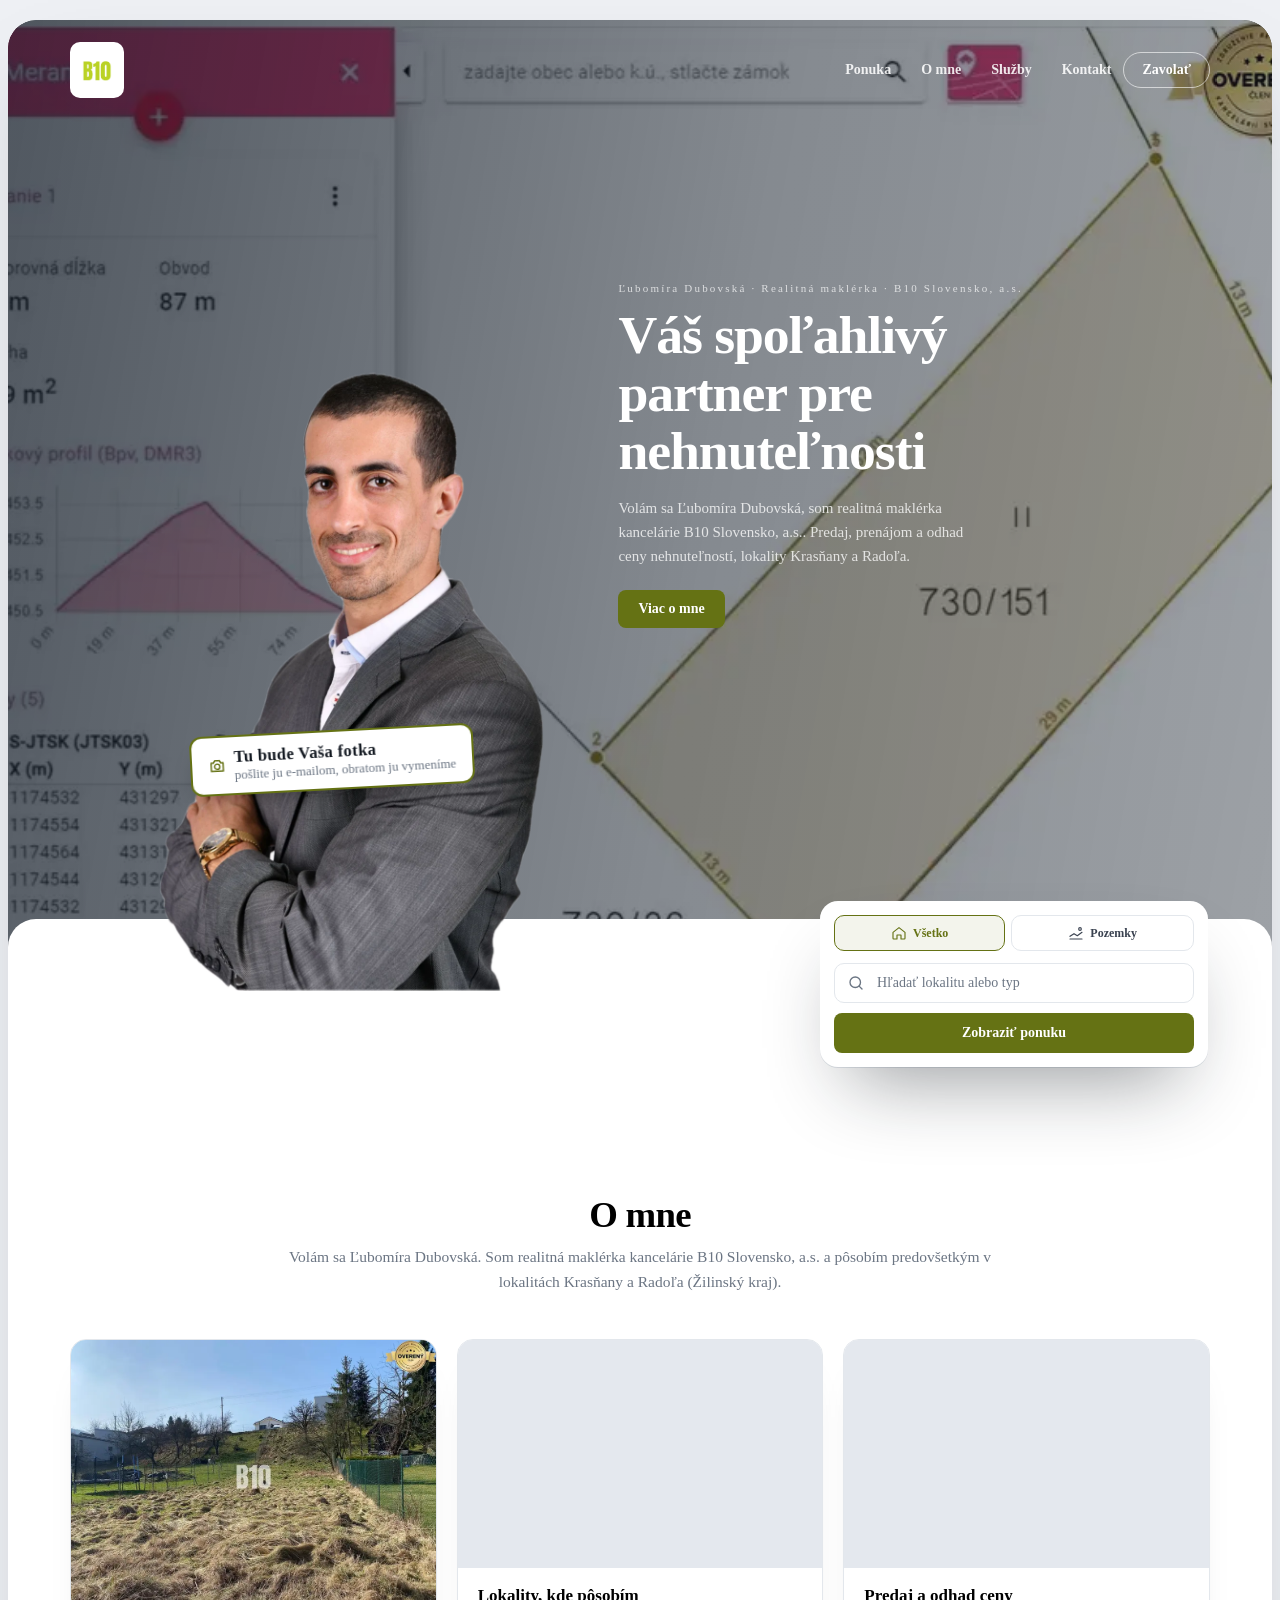
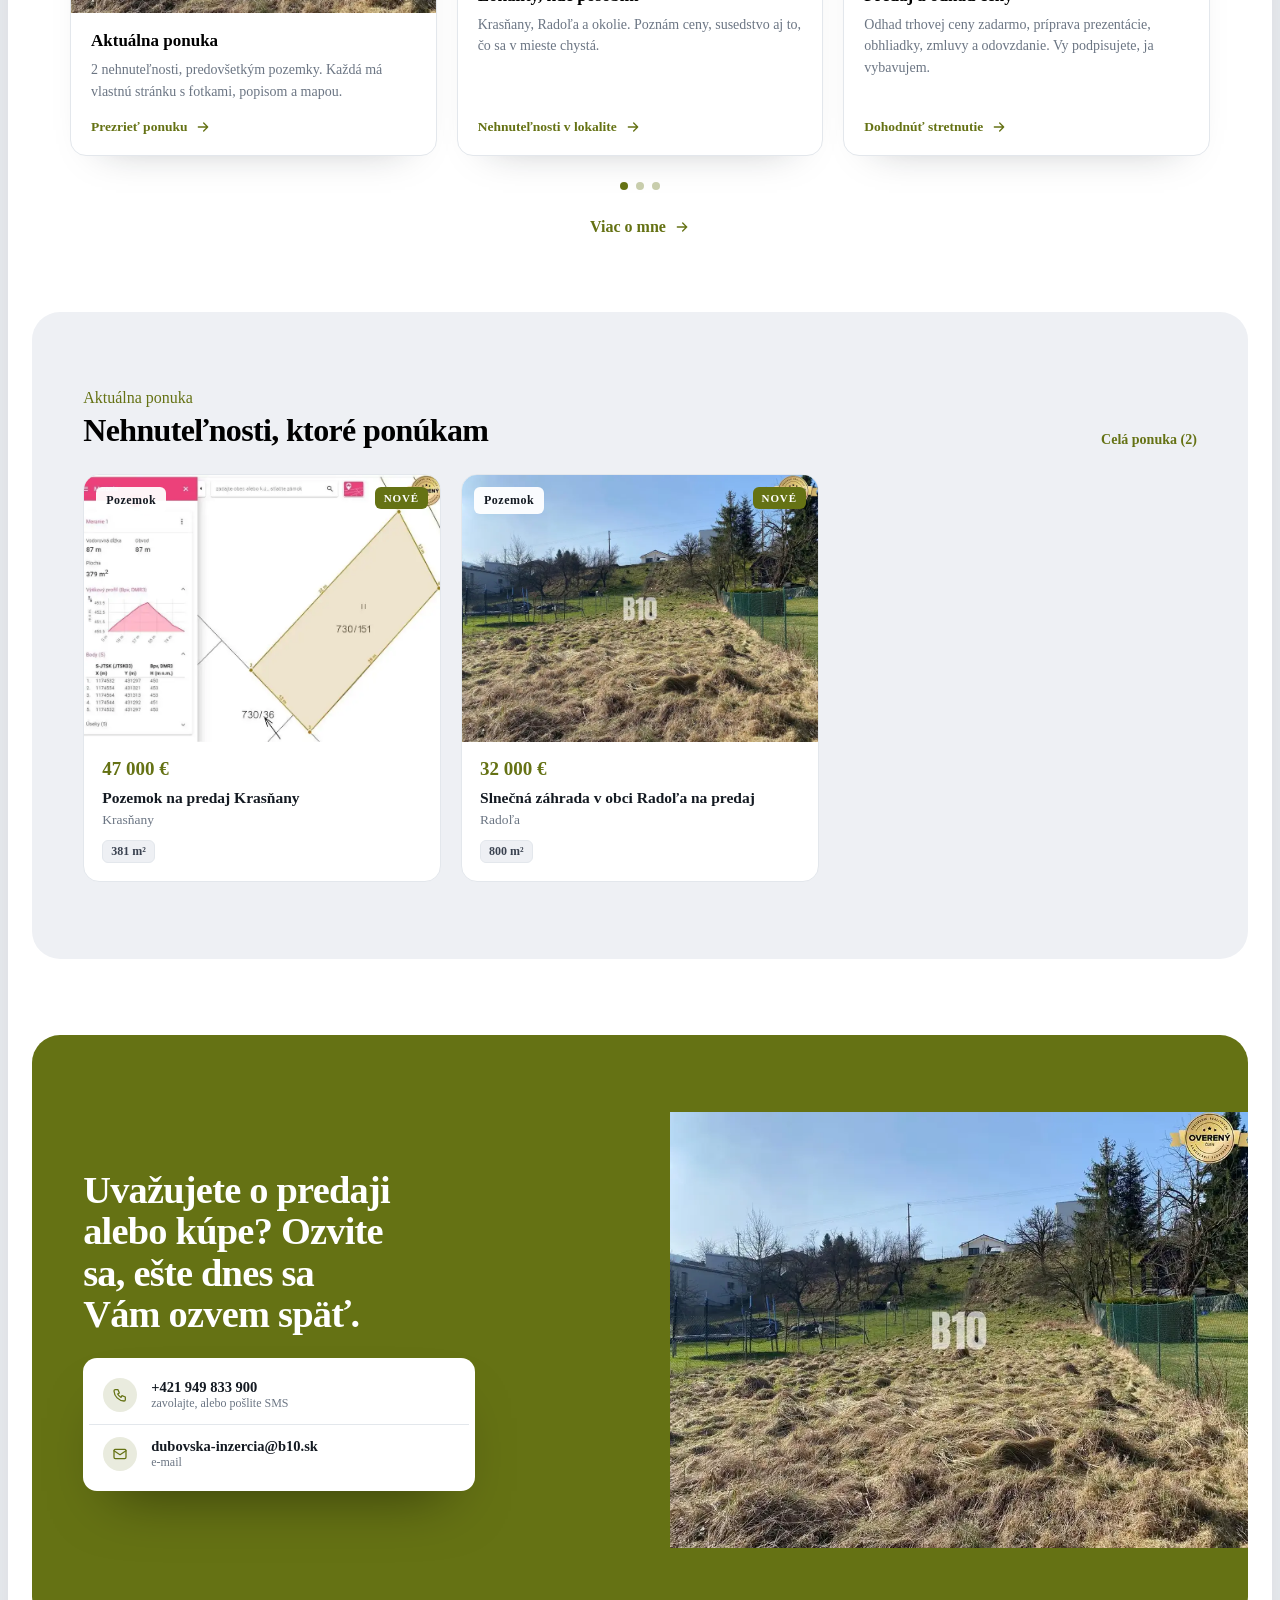
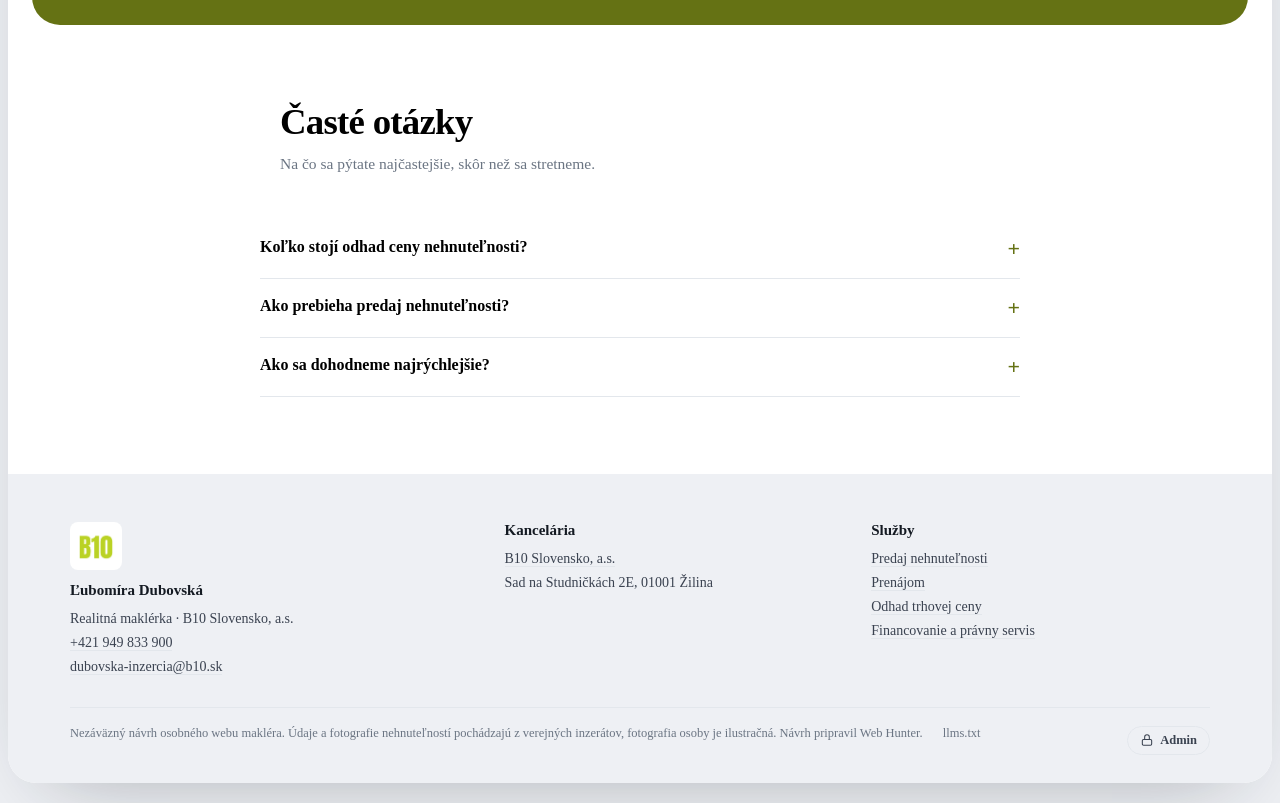
==== lubomira-dubovska/index.html @ ca044af7 "deploy" ====
<!doctype html>
<html lang="sk"><head>
<meta charset="utf-8">
<meta name="viewport" content="width=device-width,initial-scale=1">
<title>Ľubomíra Dubovská | realitný maklér Krasňany | B10 Slovensko, a.s.</title>
<meta name="description" content="Ľubomíra Dubovská, realitný maklér kancelárie B10 Slovensko, a.s.. Aktuálne 2 ponuky nehnuteľností, lokality Krasňany a Radoľa. Predaj, prenájom, odhad ceny a">
<meta property="og:title" content="Ľubomíra Dubovská | realitný maklér Krasňany | B10 Slovensko, a.s.">
<meta property="og:description" content="Ľubomíra Dubovská, realitný maklér kancelárie B10 Slovensko, a.s.. Aktuálne 2 ponuky nehnuteľností, lokality Krasňany a Radoľa. Predaj, prenájom, odhad ceny a">
<meta property="og:type" content="profile">
<meta property="og:locale" content="sk_SK">
<meta property="og:image" content="assets/n/1017934/03.webp">
<meta name="twitter:card" content="summary_large_image">
<meta name="robots" content="noindex">
<script type="application/ld+json">{"@context":"https://schema.org","@graph":[{"@type":"RealEstateAgent","name":"B10 Slovensko, a.s.","url":"https://b10.sk/","logo":"assets/logo.png","telephone":"+421949833900","email":"inzercia@b10.sk","address":"Sad na Studničkách 2E, 01001 Žilina"},{"@type":"Person","name":"Ľubomíra Dubovská","jobTitle":"Realitná maklérka","worksFor":{"@type":"RealEstateAgent","name":"B10 Slovensko, a.s."},"telephone":"+421949833900","email":"dubovska-inzercia@b10.sk","areaServed":[{"@type":"City","name":"Krasňany"},{"@type":"City","name":"Radoľa"}]},{"@type":"ItemList","name":"Aktuálna ponuka nehnuteľností","numberOfItems":2,"itemListElement":[{"@type":"ListItem","position":1,"name":"Pozemok na predaj Krasňany"},{"@type":"ListItem","position":2,"name":"Slnečná záhrada v obci Radoľa na predaj"}]},{"@type":"FAQPage","mainEntity":[{"@type":"Question","name":"Koľko stojí odhad ceny nehnuteľnosti?","acceptedAnswer":{"@type":"Answer","text":"Odhad trhovej ceny pripravujem zadarmo a nezáväzne. Vychádza z aktuálnych predajov v lokalite, nie z cenníkových tabuliek."}},{"@type":"Question","name":"Ako prebieha predaj nehnuteľnosti?","acceptedAnswer":{"@type":"Answer","text":"Najprv obhliadka a odhad ceny, potom príprava prezentácie (fotografie, popis, inzercia), obhliadky so záujemcami, rezervačná zmluva, kúpna zmluva s advokátskou úschovou a odovzdanie nehnuteľnosti. O každom kroku viete vopred."}},{"@type":"Question","name":"Ako sa dohodneme najrýchlejšie?","acceptedAnswer":{"@type":"Answer","text":"Najrýchlejšie cez WhatsApp alebo telefón. Odpovedám aj večer a cez víkend, pretože obhliadky sa dohadujú hlavne mimo pracovného času."}}]}]}</script>
<link rel="preload" href="assets/fonts/Manrope-latin-ext.woff2" as="font" type="font/woff2" crossorigin>
<link rel="stylesheet" href="assets/style.css">
<link rel="stylesheet" href="assets/makler.css">
<style>:root{--accent:#657214;--accent-deep:#202406}</style>
</head><body class="mk">
<div class="mk-page">

<section class="mk-hero" id="uvod"><div class="mk-hero__bg"><img src="assets/n/1017934/03.webp" alt="" fetchpriority="high" decoding="async"></div>
  <header class="mk-top" id="top"><div class="mk-in mk-top__in">
  <a class="mk-logo" href="./" aria-label="B10 Slovensko, a.s."><img src="assets/logo.png" alt="B10 Slovensko, a.s."></a>
  <nav class="mk-nav" aria-label="Hlavná"><a href="nabidka/">Ponuka</a><a href="o-mne/">O mne</a><a href="sluzby/">Služby</a><a href="kontakt/">Kontakt</a></nav>
  <a class="mk-top__cta" href="tel:+421949833900">Zavolať</a>
  <button class="mk-burger" type="button" aria-label="Otvoriť menu" aria-expanded="false"><span></span></button>
</div></header>
  <div class="mk-in mk-hero__in">
    <div class="mk-hero__osoba"><img class="mk-hero__foto" src="assets/osoba.webp" alt="Ilustračná fotografia, nahradí ju fotka makléra" fetchpriority="high"><span class="mk-hero__stitek"><svg viewBox="0 0 24 24" fill="none" stroke="currentColor" stroke-width="1.9" stroke-linecap="round" stroke-linejoin="round" aria-hidden="true"><path d="M4 8h3l2-3h6l2 3h3v11H4z"/><circle cx="12" cy="13" r="3.5"/></svg><span>Tu bude Vaša fotka<small>pošlite ju e-mailom, obratom ju vymeníme</small></span></span></div>
    <div class="mk-hero__text">
      <p class="eyebrow">Ľubomíra Dubovská · Realitná maklérka · B10 Slovensko, a.s.</p>
      <h1>Váš spoľahlivý partner pre nehnuteľnosti</h1>
      <p class="mk-hero__lead">Volám sa Ľubomíra Dubovská, som realitná maklérka kancelárie B10 Slovensko, a.s.. Predaj, prenájom a odhad ceny nehnuteľností, lokality Krasňany a Radoľa.</p>
      <a class="mk-hero__btn" href="#o-mne">Viac o mne</a>
    </div>
  </div>
  <div class="mk-hero__opona"></div>
  <form class="mk-hledani" id="hledani" role="search" aria-label="Hľadanie v ponuke" action="nabidka/" method="get">
  <div class="mk-hledani__taby"><button type="button" class="mk-tab is-on" data-typ=""><svg viewBox="0 0 24 24" aria-hidden="true"><path d="M3 11l9-7 9 7v9a1 1 0 0 1-1 1h-5v-6H9v6H4a1 1 0 0 1-1-1z"/></svg>Všetko</button><button type="button" class="mk-tab" data-typ="pozemek"><svg viewBox="0 0 24 24" aria-hidden="true"><path d="M3 17l6-4 5 3 7-5"/><path d="M3 21h18"/><circle cx="18" cy="6" r="2"/></svg>Pozemky</button></div>
  <label class="mk-hledani__pole"><svg viewBox="0 0 24 24" aria-hidden="true"><circle cx="11" cy="11" r="7"/><path d="m20 20-3.5-3.5"/></svg>
    <input type="search" name="q" placeholder="Hľadať lokalitu alebo typ" autocomplete="off" aria-label="Hľadať v ponuke"></label>
  <button type="submit" class="mk-hledani__btn">Zobraziť ponuku</button>
</form>
</section>

<main>
<section id="o-mne" class="mk-omne rv"><div class="mk-in">
  <div class="mk-nadpis"><h2>O mne</h2><p>Volám sa Ľubomíra Dubovská. Som realitná maklérka kancelárie B10 Slovensko, a.s. a pôsobím predovšetkým v lokalitách Krasňany a Radoľa (Žilinský kraj).</p></div>
  <div class="mk-karty"><article class="mk-kart"><span class="mk-kart__foto"><img src="assets/n/1058801/00.webp" alt="" loading="lazy"></span><div class="mk-kart__telo"><b>Aktuálna ponuka</b><p>2 nehnuteľnosti, predovšetkým pozemky. Každá má vlastnú stránku s fotkami, popisom a mapou.</p><a class="mk-kart__odkaz" href="nabidka/">Prezrieť ponuku<svg viewBox="0 0 24 24" aria-hidden="true"><path d="M5 12h14M13 6l6 6-6 6"/></svg></a></div></article><article class="mk-kart"><span class="mk-kart__foto"></span><div class="mk-kart__telo"><b>Lokality, kde pôsobím</b><p>Krasňany, Radoľa a okolie. Poznám ceny, susedstvo aj to, čo sa v mieste chystá.</p><a class="mk-kart__odkaz" href="nabidka/">Nehnuteľnosti v lokalite<svg viewBox="0 0 24 24" aria-hidden="true"><path d="M5 12h14M13 6l6 6-6 6"/></svg></a></div></article><article class="mk-kart"><span class="mk-kart__foto"></span><div class="mk-kart__telo"><b>Predaj a odhad ceny</b><p>Odhad trhovej ceny zadarmo, príprava prezentácie, obhliadky, zmluvy a odovzdanie. Vy podpisujete, ja vybavujem.</p><a class="mk-kart__odkaz" href="tel:+421949833900">Dohodnúť stretnutie<svg viewBox="0 0 24 24" aria-hidden="true"><path d="M5 12h14M13 6l6 6-6 6"/></svg></a></div></article></div>
  <div class="mk-tecky" aria-hidden="true"><i></i><i></i><i></i></div>
  <p class="mk-vice"><a href="o-mne/">Viac o mne<svg viewBox="0 0 24 24" aria-hidden="true"><path d="M5 12h14M13 6l6 6-6 6"/></svg></a></p>
</div></section>
<section id="nabidka" class="mk-nabidka rv"><div class="mk-in">
  <div class="mk-sec-h"><div><span class="eyebrow">Aktuálna ponuka</span><h2>Nehnuteľnosti, ktoré ponúkam</h2></div>
    <a class="dt-vse" href="nabidka/">Celá ponuka (2)</a></div>
  <div class="mk-mriz"><a class="mk-karta" href="pozemok-na-predaj-krasnany-1017934/" data-typ="pozemek" data-tr="ostatni" data-cena="47000" data-datum="2026-09-28" data-text="pozemok na predaj krasňany krasňany">
  <span class="mk-karta__foto"><img src="assets/n/1017934/03.webp" alt="Pozemok na predaj Krasňany" loading="lazy" decoding="async"><span class="mk-karta__stitek">Pozemok</span><span class="mk-karta__nove">Nové</span></span>
  <span class="mk-karta__telo"><span class="mk-karta__cena">47 000 €</span><b>Pozemok na predaj Krasňany</b>
    <span class="mk-karta__misto">Krasňany</span>
    <span class="mk-karta__chipy"><span>381 m²</span></span></span>
</a><a class="mk-karta" href="slnecna-zahrada-v-obci-radola-na-predaj-1058801/" data-typ="pozemek" data-tr="ostatni" data-cena="32000" data-datum="2026-10-09" data-text="slnečná záhrada v obci radoľa na predaj radoľa">
  <span class="mk-karta__foto"><img src="assets/n/1058801/00.webp" alt="Slnečná záhrada v obci Radoľa na predaj" loading="lazy" decoding="async"><span class="mk-karta__stitek">Pozemok</span><span class="mk-karta__nove">Nové</span></span>
  <span class="mk-karta__telo"><span class="mk-karta__cena">32 000 €</span><b>Slnečná záhrada v obci Radoľa na predaj</b>
    <span class="mk-karta__misto">Radoľa</span>
    <span class="mk-karta__chipy"><span>800 m²</span></span></span>
</a></div>
  <p class="mk-prazdno" hidden>Tomuto výberu zatiaľ nezodpovedá žiadna ponuka. Napíšte mi, čo hľadáte.</p>
</div></section>

<section id="sluzby" class="mk-pas rv">
  <div class="mk-pas__text"><h2>Uvažujete o predaji alebo kúpe? Ozvite sa, ešte dnes sa Vám ozvem späť.</h2>
    <div class="mk-pas__karta"><a href="tel:+421949833900"><span class="mk-pas__ik"><svg viewBox="0 0 24 24"><path d="M5 4h4l2 5-2.5 1.5a11 11 0 0 0 5 5L15 13l5 2v4a2 2 0 0 1-2 2A16 16 0 0 1 3 6a2 2 0 0 1 2-2"/></svg></span><span>+421 949 833 900<small>zavolajte, alebo pošlite SMS</small></span></a><a href="mailto:dubovska-inzercia@b10.sk"><span class="mk-pas__ik"><svg viewBox="0 0 24 24"><rect x="3" y="5" width="18" height="14" rx="2"/><path d="m3 7 9 6 9-6"/></svg></span><span>dubovska-inzercia@b10.sk<small>e-mail</small></span></a></div></div>
  <img class="mk-pas__foto" src="assets/n/1058801/00.webp" alt="" loading="lazy">
</section>
<section id="faq" class="rv"><div class="mk-in">
  <div class="mk-nadpis"><h2>Časté otázky</h2><p>Na čo sa pýtate najčastejšie, skôr než sa stretneme.</p></div>
  <div class="mk-faq"><details><summary>Koľko stojí odhad ceny nehnuteľnosti?</summary><p>Odhad trhovej ceny pripravujem zadarmo a nezáväzne. Vychádza z aktuálnych predajov v lokalite, nie z cenníkových tabuliek.</p></details><details><summary>Ako prebieha predaj nehnuteľnosti?</summary><p>Najprv obhliadka a odhad ceny, potom príprava prezentácie (fotografie, popis, inzercia), obhliadky so záujemcami, rezervačná zmluva, kúpna zmluva s advokátskou úschovou a odovzdanie nehnuteľnosti. O každom kroku viete vopred.</p></details><details><summary>Ako sa dohodneme najrýchlejšie?</summary><p>Najrýchlejšie cez WhatsApp alebo telefón. Odpovedám aj večer a cez víkend, pretože obhliadky sa dohadujú hlavne mimo pracovného času.</p></details></div>
</div></section>
</main>
<footer id="kontakt" class="mk-pata"><div class="mk-in">
  <div class="mk-pata__grid">
    <div><img class="mk-pata__logo" src="assets/logo.png" alt="B10 Slovensko, a.s." loading="lazy"><b>Ľubomíra Dubovská</b><p>Realitná maklérka · B10 Slovensko, a.s.</p>
      <ul><li><a href="tel:+421949833900">+421 949 833 900</a></li><li><a href="mailto:dubovska-inzercia@b10.sk">dubovska-inzercia@b10.sk</a></li></ul></div>
    <div><b>Kancelária</b><ul><li><a href="https://b10.sk/" target=_blank rel=noopener>B10 Slovensko, a.s.</a></li><li>Sad na Studničkách 2E, 01001 Žilina</li></ul></div>
    <div><b>Služby</b><ul><li><a href="sluzby/">Predaj nehnuteľnosti</a></li><li><a href="sluzby/">Prenájom</a></li><li><a href="sluzby/">Odhad trhovej ceny</a></li><li><a href="sluzby/">Financovanie a právny servis</a></li></ul></div>
  </div>
  <div class="mk-pata__dole"><span>Nezáväzný návrh osobného webu makléra. Údaje a fotografie nehnuteľností pochádzajú z verejných inzerátov, fotografia osoby je ilustračná. Návrh pripravil Web Hunter.</span><a href="llms.txt">llms.txt</a>
    <a class="mk-admin" href="admin/"><svg viewBox="0 0 24 24" aria-hidden="true"><rect x="4" y="11" width="16" height="10" rx="2"/><path d="M8 11V7a4 4 0 0 1 8 0v4"/></svg>Admin</a></div>
</div></footer>
</div>
<script>
(function(){
var top=document.querySelector('.mk-top'),burger=document.querySelector('.mk-burger'),hero=document.querySelector('.mk-hero');
if(top&&hero){var prah=0;function lista(){if(!prah)prah=hero.offsetHeight-120;top.classList.toggle('on',window.scrollY>prah)}
  lista();addEventListener('scroll',lista,{passive:true})}
addEventListener('error',function(e){var t=e.target;if(t&&t.tagName==='IMG'){t.classList.add('is-broken');if(t.parentNode)t.parentNode.classList.add('bez-fotky')}},true);
var mapa=document.querySelector('[data-mapa]');
if(mapa){var vrstva=mapa.querySelector('.mk-mapa__dlazdice');function skal(){var w=mapa.clientWidth,W=parseInt(vrstva.style.width,10)||1;vrstva.style.transform='scale('+(w/W)+')'}
  skal();addEventListener('resize',skal);var nacti=function(){mapa.classList.add('is-on');mapa.querySelectorAll('img[data-src]').forEach(function(i){i.onload=function(){i.classList.add('is-on')};i.src=i.dataset.src;i.removeAttribute('data-src')})};
  if('IntersectionObserver' in window){new IntersectionObserver(function(es,o){if(es[0].isIntersecting){nacti();o.disconnect()}},{rootMargin:'400px'}).observe(mapa)}else nacti()}
var razeni=document.querySelector('.mk-razeni');
if(razeni){razeni.addEventListener('change',function(){var m=document.querySelector('.mk-mriz'),k=[].slice.call(m.querySelectorAll('.mk-karta')),v=razeni.value;
  k.sort(function(a,b){if(v==='cena-asc')return (+a.dataset.cena||9e15)-(+b.dataset.cena||9e15);if(v==='cena-desc')return (+b.dataset.cena)-(+a.dataset.cena);return (b.dataset.datum||'').localeCompare(a.dataset.datum||'')});
  k.forEach(function(x){m.appendChild(x)})})}
if(burger){burger.addEventListener('click',function(){var o=top.classList.toggle('menu');
  burger.setAttribute('aria-expanded',o?'true':'false')});
  top.querySelectorAll('.mk-nav a').forEach(function(a){a.addEventListener('click',function(){
    top.classList.remove('menu');burger.setAttribute('aria-expanded','false')})})}
if('IntersectionObserver' in window){var io=new IntersectionObserver(function(es){es.forEach(function(e){
  if(e.isIntersecting){e.target.classList.add('in');io.unobserve(e.target)}})},{rootMargin:'0px 0px -6% 0px'});
  document.querySelectorAll('.rv').forEach(function(el){io.observe(el)})}
else{document.querySelectorAll('.rv').forEach(function(el){el.classList.add('in')})}
var qs=new URLSearchParams(location.search),stav={typ:qs.get('typ')||'',tr:'',q:qs.get('q')||''},karty=[].slice.call(document.querySelectorAll('.mk-karta')),
  pocet=document.querySelector('[data-pocet]'),prazdno=document.querySelector('.mk-prazdno'),
  form=document.getElementById('hledani'),pole=form?form.querySelector('input'):null;
function norm(s){return (s||'').toLowerCase().normalize('NFD').replace(/[̀-ͯ]/g,'')}
function filtr(){var n=0,q=norm(stav.q);karty.forEach(function(k){var ok=(!stav.typ||k.dataset.typ===stav.typ)&&
  (!stav.tr||k.dataset.tr===stav.tr)&&(!q||norm(k.dataset.text).indexOf(q)>-1);k.hidden=!ok;if(ok)n++});
  if(pocet)pocet.textContent=n;if(prazdno)prazdno.hidden=n>0}
document.querySelectorAll('.mk-tab').forEach(function(b){b.addEventListener('click',function(){
  stav.typ=b.getAttribute('data-typ');document.querySelectorAll('.mk-tab').forEach(function(x){x.classList.toggle('is-on',x===b)});filtr()})});
document.querySelectorAll('.mk-pil').forEach(function(b){b.addEventListener('click',function(){
  stav.tr=b.getAttribute('data-tr');b.parentNode.querySelectorAll('.mk-pil').forEach(function(x){x.classList.toggle('is-on',x===b)});filtr()})});
if(pole){pole.addEventListener('input',function(){stav.q=pole.value;filtr()})}
if(form){form.addEventListener('submit',function(e){var c=document.getElementById('nabidka');
  if(!c||!karty.length||form.getAttribute('action')&&!document.body.classList.contains('mk-nabidka-str')){
    if(form.getAttribute('action')){e.preventDefault();location.href=form.getAttribute('action')+'?typ='+encodeURIComponent(stav.typ)+'&q='+encodeURIComponent(pole?pole.value:'');return}}
  e.preventDefault();stav.q=pole?pole.value:'';filtr();if(c)c.scrollIntoView({behavior:'smooth',block:'start'})})}
if(pole&&stav.q)pole.value=stav.q;
document.querySelectorAll('.mk-tab').forEach(function(b){b.classList.toggle('is-on',b.getAttribute('data-typ')===stav.typ)});
if(karty.length)filtr();
})();
</script>
</body></html>
---- lubomira-dubovska/assets/makler.css ----
/* Web Hunter — osobní web makléře. Vrstva nad style.css nemovitostí.
   Předloha: stránka jako bílá zaoblená karta na šedém podkladu, tmavé hero
   s navigací uvnitř, člověk vlevo přes spodní hranu, vyhledávací karta vpravo,
   O mně se třemi kartami, barevný pás s kontaktní kartou a fotkou. */

:root{
  --paper:#eef0f4; --paper-deep:#e4e8ee; --ink:#141a22; --ink-soft:#3a4250;
  --muted:#6b7583; --line:#e3e7ec; --card:#fff;
  --accent:#1f8a8a; --accent-deep:#166a6a;
  --display:Manrope,-apple-system,BlinkMacSystemFont,'Segoe UI',sans-serif;
  --r:16px; --rx:28px;
}
body.mk::after{display:none}
body.mk{background:var(--paper)}
.mk h1,.mk h2,.mk h3{font-weight:700;letter-spacing:-.02em;line-height:1.08}
.mk .eyebrow{color:var(--accent)}
.mk .btn--wa{color:#062d14}
.mk .btn--ghost{border-color:rgba(255,255,255,.35)}
.mk-page{max-width:1280px;margin:20px auto;background:#fff;border-radius:var(--rx);
  overflow:hidden;box-shadow:0 30px 80px -40px rgba(20,26,34,.35)}
.mk-in{width:min(1140px,100% - 2*clamp(20px,4vw,56px));margin-inline:auto}
@media(max-width:700px){.mk-page{margin:0;border-radius:0}}

/* ------------------------------------------------------------------ hlavička */
.mk-top{position:absolute;inset:0 0 auto;z-index:5;padding:22px 0;color:#fff}
.mk-top__in{display:flex;align-items:center;gap:var(--s3)}
.mk-logo{display:inline-flex;align-items:center;gap:10px;height:44px;padding:6px 12px;
  border-radius:10px;background:#fff;text-decoration:none;font-weight:800;color:var(--ink);
  flex:0 0 auto;font-size:18px;letter-spacing:-.01em}
.mk-logo img{height:30px;width:auto;max-width:170px;object-fit:contain;display:block}
.mk-nav{display:flex;gap:6px;margin-left:auto}
.mk-nav a{text-decoration:none;font-weight:600;font-size:14px;color:rgba(255,255,255,.88);
  padding:8px 12px;border-radius:999px;transition:background .2s,color .2s}
.mk-nav a:hover{background:rgba(255,255,255,.12);color:#fff}
.mk-top__cta{display:inline-flex;align-items:center;gap:8px;border:1px solid rgba(255,255,255,.6);
  color:#fff;text-decoration:none;font-weight:600;font-size:14px;padding:9px 18px;border-radius:999px;
  transition:background .2s,border-color .2s}
.mk-top__cta:hover{background:#fff;color:var(--ink);border-color:#fff}
.mk-top__cta svg{width:16px;height:16px;fill:currentColor}
.mk-burger{display:none;width:42px;height:42px;border:0;background:transparent;cursor:pointer;
  position:relative;color:#fff;margin-left:auto}
.mk-burger span,.mk-burger span::before,.mk-burger span::after{content:"";position:absolute;
  left:9px;width:24px;height:2px;background:currentColor;border-radius:2px}
.mk-burger span{top:20px}.mk-burger span::before{top:-7px;left:0}.mk-burger span::after{top:7px;left:0}
@media(max-width:860px){
  .mk-nav{display:none}
  .mk-burger{display:block;flex:0 0 auto}
  .mk-top__in{gap:12px}
  .mk-logo{flex:0 1 auto;min-width:0}
  .mk-logo img{max-width:100%}
  .mk-top__cta{margin-left:auto;flex:0 0 auto;padding:9px 14px}
  .mk-top.menu .mk-nav{display:flex;flex-direction:column;position:absolute;left:0;right:0;top:100%;
    background:#fff;padding:var(--s2) 5vw var(--s3);gap:2px;border-bottom:1px solid var(--line);z-index:6}
  .mk-top.menu .mk-nav a{padding:12px 0;border-bottom:1px solid var(--line);font-size:17px;
    color:var(--ink);border-radius:0}
}

/* ---------------------------------------------------------------------- hero */
.mk-hero{position:relative;min-height:clamp(560px,52vw,680px);color:#fff;isolation:isolate;
  display:flex;flex-direction:column;margin-bottom:clamp(40px,4vw,64px)}
.mk-hero__bg{position:absolute;inset:0;z-index:-1;background:#1b2530;overflow:hidden;border-radius:var(--rx) var(--rx) 0 0}
.mk-hero__bg img{width:100%;height:100%;object-fit:cover;animation:mkZoom 24s ease-out both}
@keyframes mkZoom{from{transform:scale(1.06)}to{transform:scale(1)}}
@media(prefers-reduced-motion:reduce){.mk-hero__bg img{animation:none}}
/* jedno ploché ztmavení, s lehkým modrým nádechem jako podvečer */
.mk-hero__bg::after{content:"";position:absolute;inset:0;background:rgba(12,22,34,.58)}
.mk-hero__bg--plocha{background:linear-gradient(160deg,#25364a,#121a22)}
.mk-hero__in{position:relative;flex:1;display:grid;grid-template-columns:minmax(0,46%) minmax(0,54%);
  padding-top:110px}
.mk-hero__text{grid-column:2;align-self:start;padding:clamp(24px,5vw,64px) 0 0 clamp(8px,2vw,24px);
  max-width:520px}
.mk-hero__text>*{animation:rise .9s cubic-bezier(.2,.7,.2,1) both}
.mk-hero__text>:nth-child(2){animation-delay:.1s}
.mk-hero__text>:nth-child(3){animation-delay:.2s}
.mk-hero__text>:nth-child(4){animation-delay:.3s}
.mk-hero .eyebrow{color:rgba(255,255,255,.72);font-size:11px;letter-spacing:.2em}
.mk-hero h1{font-size:clamp(2rem,4.2vw,3.4rem);margin:12px 0 16px;max-width:15ch;text-wrap:balance}
.mk-hero__lead{font-size:15px;line-height:1.6;color:rgba(255,255,255,.78);margin:0 0 22px;max-width:46ch}
.mk-hero__btn{display:inline-flex;align-items:center;background:var(--accent);color:#fff;
  text-decoration:none;font-weight:700;font-size:14px;padding:11px 20px;border-radius:8px;
  transition:background .2s,transform .2s}
.mk-hero__btn:hover{background:var(--accent-deep);transform:translateY(-1px)}

/* Bílá „opona" zespodu hero, přes kterou vystupuje člověk i karta hledání. */
.mk-hero__opona{position:absolute;left:0;right:0;bottom:0;height:clamp(70px,9vw,110px);
  background:#fff;border-radius:var(--rx) var(--rx) 0 0;z-index:0}

/* Člověk: fotka bez pozadí, sedí na spodní hraně hero. */
.mk-hero__osoba{grid-column:1;grid-row:1;align-self:end;position:relative;z-index:1;
  height:min(88%,620px);display:flex;align-items:flex-end;justify-content:center;
  padding-left:clamp(0px,3vw,40px);margin-bottom:calc(-1*clamp(28px,3vw,44px))}
.mk-hero__foto{height:100%;width:auto;max-width:100%;object-fit:contain;object-position:bottom;
  display:block;animation:rise 1.1s cubic-bezier(.2,.7,.2,1) both}
@media(prefers-reduced-motion:reduce){.mk-hero__foto,.mk-hero__text>*{animation:none}}
/* Nápis na hrudi: makléř má vidět, že tohle místo čeká na jeho fotku. */
.mk-hero__stitek{position:absolute;left:50%;top:58%;transform:translateX(-50%) rotate(-3deg);
  background:#fff;color:var(--ink);border:2px solid var(--accent);border-radius:12px;
  padding:10px 16px;font-weight:800;font-size:clamp(13px,1.3vw,17px);letter-spacing:.02em;
  white-space:nowrap;box-shadow:0 14px 30px -14px rgba(0,0,0,.5);display:flex;align-items:center;gap:8px;
  animation:stitek 1s .5s cubic-bezier(.2,.7,.2,1) both}
/* vlastní keyframes: `rise` končí na transform:none a zrušil by vycentrování */
@keyframes stitek{from{opacity:0;transform:translate(-50%,22px) rotate(-3deg)}
  to{opacity:1;transform:translateX(-50%) rotate(-3deg)}}
.mk-hero__stitek svg{width:18px;height:18px;color:var(--accent)}
.mk-hero__stitek small{display:block;font-weight:500;font-size:.78em;color:var(--muted);letter-spacing:0}

/* Karta hledání: vpravo dole, přes hranu hero. */
.mk-hledani{position:absolute;right:clamp(16px,5vw,64px);bottom:clamp(-46px,-3vw,-28px);z-index:2;
  width:min(360px,44%);background:#fff;border-radius:18px;padding:14px;
  box-shadow:0 40px 80px -30px rgba(20,26,34,.45),0 1px 0 var(--line);color:var(--ink)}
.mk-hledani__taby{display:flex;flex-wrap:wrap;gap:6px;margin-bottom:12px;min-width:0}
.mk-tab{flex:1 1 auto;min-width:0;display:flex;align-items:center;justify-content:center;gap:6px;padding:9px 6px;
  border:1px solid var(--line);border-radius:10px;background:#fff;font:inherit;font-size:12px;
  font-weight:700;color:var(--ink-soft);cursor:pointer;transition:border-color .2s,color .2s,background .2s}
.mk-tab svg{width:16px;height:16px;stroke:currentColor;fill:none;stroke-width:1.7;stroke-linecap:round;stroke-linejoin:round}
.mk-tab.is-on{border-color:var(--accent);color:var(--accent);background:color-mix(in srgb,var(--accent) 8%,#fff)}
.mk-tab:focus-visible{outline:2px solid var(--accent);outline-offset:2px}
.mk-hledani__pole{display:flex;align-items:center;gap:10px;border:1px solid var(--line);border-radius:10px;
  padding:10px 12px;margin-bottom:10px}
.mk-hledani__pole svg{width:18px;height:18px;stroke:var(--muted);fill:none;stroke-width:1.8;stroke-linecap:round;flex:none}
.mk-hledani__pole input{border:0;outline:0;font:inherit;font-size:14px;width:100%;color:var(--ink);background:transparent}
.mk-hledani__pole input::placeholder{color:var(--muted)}
.mk-hledani__btn{display:block;width:100%;border:0;border-radius:8px;background:var(--accent);color:#fff;
  font:inherit;font-weight:700;font-size:14px;padding:12px;cursor:pointer;transition:background .2s}
.mk-hledani__btn:hover{background:var(--accent-deep)}

@media(max-width:860px){
  .mk-hero{min-height:0}
  .mk-hero__in{grid-template-columns:1fr;padding-top:88px}
  .mk-hero__text{grid-column:1;grid-row:1;padding:8px 0 0;max-width:none}
  .mk-hero h1{font-size:clamp(1.9rem,8vw,2.6rem)}
  .mk-hero__osoba{grid-column:1;grid-row:2;height:min(52vh,420px);margin:16px 0 0;padding:0}
  .mk-hero__bg{border-radius:0}
  .mk-hero__opona{height:70px}
  .mk-hero__stitek{white-space:normal;width:max-content;max-width:78vw;top:60%}
  .mk-hledani{position:relative;right:auto;bottom:auto;width:auto;max-width:100%;box-sizing:border-box;margin:0 5vw -28px;z-index:2}
  .mk-tab{flex:1 1 30%}
  .mk-hero{margin-bottom:40px}
}

/* --------------------------------------------------------------------- sekce */
.mk section{padding:clamp(48px,6vw,80px) 0}
.mk-omne{padding-top:clamp(84px,9vw,120px)!important;text-align:center}
.mk-nadpis{max-width:720px;margin:0 auto clamp(28px,4vw,44px)}
.mk-nadpis h2{font-size:clamp(1.7rem,3vw,2.3rem);margin:0 0 10px}
.mk-nadpis p{color:var(--muted);margin:0;font-size:15.5px;line-height:1.6}
.mk-karty{display:grid;grid-template-columns:repeat(3,minmax(0,1fr));gap:20px;text-align:left}
@media(max-width:860px){.mk-karty{grid-template-columns:1fr}}
.mk-kart{background:#fff;border:1px solid var(--line);border-radius:var(--r);overflow:hidden;
  display:flex;flex-direction:column;box-shadow:0 20px 40px -32px rgba(20,26,34,.35)}
.mk-kart__foto{aspect-ratio:16/10;background:var(--paper-deep);display:block}
.mk-kart__foto img{width:100%;height:100%;object-fit:cover;display:block}
.mk-kart__telo{padding:18px 20px 20px;display:flex;flex-direction:column;gap:8px;flex:1}
.mk-kart__telo b{font-size:17px}
.mk-kart__telo p{margin:0;color:var(--muted);font-size:14px;line-height:1.55}
.mk-kart__odkaz{margin-top:auto;padding-top:8px;display:inline-flex;align-items:center;gap:8px;
  color:var(--accent);font-weight:700;font-size:13.5px;text-decoration:none}
.mk-kart__odkaz svg{width:16px;height:16px;stroke:currentColor;fill:none;stroke-width:2;stroke-linecap:round;stroke-linejoin:round}
.mk-tecky{display:flex;justify-content:center;gap:8px;margin-top:26px}
.mk-tecky i{width:8px;height:8px;border-radius:50%;background:var(--accent);opacity:.35}
.mk-tecky i:first-child{opacity:1}
.mk-omne__text{max-width:760px;margin:clamp(32px,4vw,48px) auto 0;text-align:left;
  columns:2;column-gap:40px;color:var(--ink-soft);font-size:15px;line-height:1.7}
.mk-omne__text p{margin:0 0 1em;break-inside:avoid}
@media(max-width:700px){.mk-omne__text{columns:1}}

/* -------------------------------------------------------------------- nabídka */
.mk-nabidka{background:var(--paper);border-radius:var(--rx);margin:0 clamp(12px,2vw,24px)}
.mk-sec-h{display:flex;align-items:flex-end;justify-content:space-between;gap:20px;flex-wrap:wrap;
  margin-bottom:26px}
.mk-sec-h h2{font-size:clamp(1.5rem,2.6vw,2rem);margin:6px 0 0}
.mk-filtr{display:flex;flex-wrap:wrap;gap:6px;align-items:center}
.mk-pil{border:1px solid var(--line);background:#fff;color:var(--ink-soft);border-radius:999px;
  padding:8px 14px;font:inherit;font-size:13px;font-weight:600;cursor:pointer;
  transition:background .2s,color .2s,border-color .2s}
.mk-pil:hover{border-color:var(--accent);color:var(--accent)}
.mk-pil.is-on{background:var(--accent);border-color:var(--accent);color:#fff}
.mk-pil:focus-visible{outline:2px solid var(--accent);outline-offset:2px}
.mk-filtr__pocet{color:var(--muted);font-size:13px;margin-left:8px;font-variant-numeric:tabular-nums}
.mk-filtr__pocet b{color:var(--ink)}
.mk-mriz{display:grid;grid-template-columns:repeat(auto-fill,minmax(min(280px,100%),1fr));gap:20px}
.mk-karta{display:flex;flex-direction:column;background:var(--card);border:1px solid var(--line);
  border-radius:var(--r);overflow:hidden;text-decoration:none;color:inherit;
  transition:transform .3s cubic-bezier(.2,.7,.2,1),box-shadow .3s}
.mk-karta:hover{transform:translateY(-4px);box-shadow:0 26px 50px -30px rgba(20,26,34,.45)}
.mk-karta:focus-visible{outline:2px solid var(--accent);outline-offset:3px}
.mk-karta__foto{position:relative;display:block;aspect-ratio:4/3;background:var(--paper-deep);overflow:hidden}
.mk-karta__foto img{width:100%;height:100%;object-fit:cover;transition:transform .7s cubic-bezier(.2,.7,.2,1)}
.mk-karta:hover .mk-karta__foto img{transform:scale(1.04)}
.mk-karta__stitek{position:absolute;left:12px;top:12px;background:rgba(255,255,255,.94);color:var(--ink);
  font-size:12px;font-weight:700;letter-spacing:.04em;padding:6px 10px;border-radius:6px}
.mk-karta__telo{display:flex;flex-direction:column;gap:4px;padding:16px 18px 18px;flex:1}
.mk-karta__telo b{font-size:16px;line-height:1.3;font-weight:700}
.mk-karta__misto{color:var(--muted);font-size:13.5px}
.mk-karta__meta{color:var(--ink-soft);font-size:13.5px}
.mk-karta__cena{margin-top:auto;padding-top:10px;color:var(--accent);font-weight:800;font-size:18px;
  font-variant-numeric:tabular-nums}
.mk-prazdno{color:var(--muted);text-align:center;padding:var(--s4) 0 0}

/* ------------------------------------------------------------------------ pás */
.mk-pas{margin:clamp(48px,6vw,80px) clamp(12px,2vw,24px) 0;background:var(--accent);color:#fff;
  border-radius:var(--rx);overflow:hidden;display:grid;grid-template-columns:minmax(0,1.05fr) minmax(0,.95fr)}
.mk-pas__text{padding:clamp(32px,4.5vw,64px) clamp(24px,4vw,56px)}
.mk-pas h2{font-size:clamp(1.6rem,3vw,2.4rem);margin:0 0 22px;max-width:16ch;text-wrap:balance}
.mk-pas__karta{background:#fff;color:var(--ink);border-radius:14px;padding:8px 6px;max-width:380px;
  box-shadow:0 30px 60px -30px rgba(0,0,0,.5)}
.mk-pas__karta a{display:flex;align-items:center;gap:14px;padding:12px 14px;text-decoration:none;
  color:inherit;border-radius:10px;font-weight:600;font-size:14.5px;transition:background .2s}
.mk-pas__karta a:hover{background:var(--paper)}
.mk-pas__karta a+a{border-top:1px solid var(--line);border-radius:0}
.mk-pas__ik{width:34px;height:34px;border-radius:50%;background:color-mix(in srgb,var(--accent) 14%,#fff);
  display:grid;place-items:center;flex:none}
.mk-pas__ik svg{width:16px;height:16px;fill:none;stroke:var(--accent);stroke-width:1.9;stroke-linecap:round;stroke-linejoin:round}
.mk-pas__ik--wa svg{fill:var(--accent);stroke:none}
.mk-pas__karta small{display:block;color:var(--muted);font-weight:500;font-size:12px}
.mk-pas__foto{width:100%;height:100%;min-height:360px;object-fit:cover;display:block}
@media(max-width:860px){.mk-pas{grid-template-columns:1fr}.mk-pas__foto{min-height:220px;max-height:300px}
  .mk-pas__karta{max-width:none}}

/* ------------------------------------------------------------------------ faq */
.mk-faq{max-width:760px;margin:0 auto}
.mk-faq details{border-bottom:1px solid var(--line)}
.mk-faq summary{cursor:pointer;padding:18px 0;font-weight:700;font-size:16px;list-style:none;
  display:flex;justify-content:space-between;gap:var(--s3)}
.mk-faq summary::-webkit-details-marker{display:none}
.mk-faq summary::after{content:"+";color:var(--accent);font-size:22px;line-height:1;flex:none}
.mk-faq details[open] summary::after{content:"−"}
.mk-faq p{margin:0 0 20px;color:var(--ink-soft);line-height:1.65;max-width:64ch}

/* --------------------------------------------------------------------- patička */
.mk-pata{background:var(--paper);padding:clamp(32px,4vw,48px) 0 28px;color:var(--ink)}
.mk-pata__grid{display:grid;grid-template-columns:1.2fr 1fr 1fr;gap:28px;margin-bottom:28px}
@media(max-width:760px){.mk-pata__grid{grid-template-columns:1fr}}
.mk-pata b{display:block;margin-bottom:8px;font-size:15px}
.mk-pata p,.mk-pata li{margin:0;color:var(--ink-soft);font-size:14px;line-height:1.7}
.mk-pata ul{list-style:none;padding:0;margin:0}
.mk-pata a{color:inherit;text-decoration:none;border-bottom:1px solid var(--line)}
.mk-pata a:hover{border-color:var(--accent)}
.mk-pata__logo{height:36px;width:auto;max-width:160px;object-fit:contain;display:block;margin-bottom:12px;
  background:#fff;padding:6px 8px;border-radius:8px}
.mk-pata__dole{border-top:1px solid var(--line);padding-top:18px;font-size:12.5px;color:var(--muted);
  display:flex;flex-wrap:wrap;gap:8px 20px}
.mk-pata__dole a{border:0;color:var(--muted)}

/* ------------------------------------------- stránka nemovitosti v repu */
.mk-zpet{position:fixed;left:16px;top:14px;z-index:25;background:rgba(255,255,255,.92);color:var(--ink);
  text-decoration:none;font-weight:600;font-size:14px;padding:9px 14px;border-radius:999px;
  box-shadow:0 8px 24px -12px rgba(0,0,0,.5);backdrop-filter:blur(8px)}
.mk-zpet:hover{background:#fff}
body.mk-detail{background:var(--paper)}

/* ======================================================== detail nemovitosti */
.mk-top--svetla{position:relative;z-index:5;color:var(--ink);padding:16px 0;border-bottom:1px solid var(--line)}
.mk-top--svetla .mk-logo{background:transparent;padding-inline:0}
.mk-top--svetla .mk-nav a{color:var(--ink-soft)}
.mk-top--svetla .mk-nav a:hover{background:var(--paper);color:var(--ink)}
.mk-top--svetla .mk-top__cta{border-color:var(--line);color:var(--ink)}
.mk-top--svetla .mk-top__cta:hover{background:var(--accent);border-color:var(--accent);color:#fff}
.mk-top--svetla .mk-burger{color:var(--ink)}
.dt{padding:22px 0 60px}
.dt-drobky{display:flex;flex-wrap:wrap;gap:8px;font-size:13px;color:var(--muted);margin-bottom:18px}
.dt-drobky a{color:var(--muted);text-decoration:none}
.dt-drobky a:hover{color:var(--accent)}
.dt-drobky em{font-style:normal;color:var(--ink);overflow:hidden;text-overflow:ellipsis;white-space:nowrap;max-width:60vw}
.dt-hlava{display:flex;justify-content:space-between;align-items:flex-end;gap:24px;flex-wrap:wrap;margin-bottom:20px}
.dt-stitek{display:inline-block;background:color-mix(in srgb,var(--accent) 12%,#fff);color:var(--accent);
  font-size:12px;font-weight:700;letter-spacing:.06em;text-transform:uppercase;padding:5px 10px;border-radius:6px;margin-bottom:10px}
.dt-hlava h1{font-size:clamp(1.6rem,3vw,2.4rem);margin:0 0 6px;max-width:22ch;text-wrap:balance}
.dt-misto{margin:0;color:var(--muted);font-size:15px}
.dt-cena{text-align:right}
.dt-cena b{display:block;font-size:clamp(1.5rem,2.8vw,2.1rem);font-weight:800;color:var(--accent);font-variant-numeric:tabular-nums}
.dt-cena span{color:var(--muted);font-size:13px}
@media(max-width:700px){.dt-cena{text-align:left}}
.dt-galerie .show{border-radius:var(--r);border:0;background:var(--paper-deep)}
.dt-galerie .show__stage{aspect-ratio:16/9}
.dt-galerie .slide{margin:0}
.dt-galerie--prazdna{aspect-ratio:16/9;background:var(--paper-deep);border-radius:var(--r)}
.dt-galerie__pocet{position:absolute;right:14px;bottom:12px;z-index:2;background:rgba(20,26,34,.72);color:#fff;
  font-size:12px;padding:5px 10px;border-radius:999px;font-variant-numeric:tabular-nums}
.dt-galerie .thumbs{margin-top:10px}
.dt-galerie .thumb{border-radius:8px}
.dt-grid{display:grid;grid-template-columns:minmax(0,1fr) 340px;gap:40px;margin-top:32px;align-items:start}
@media(max-width:960px){.dt-grid{grid-template-columns:1fr;gap:28px}}
.dt-fakta{list-style:none;padding:0;margin:0 0 8px;display:grid;grid-template-columns:repeat(auto-fill,minmax(150px,1fr));gap:10px}
.dt-fakta li{display:grid;grid-template-columns:auto 1fr;grid-template-rows:auto auto;column-gap:10px;align-items:center;
  background:var(--paper);border:1px solid var(--line);border-radius:12px;padding:12px 14px}
.dt-fakta svg{grid-row:span 2;width:22px;height:22px;stroke:var(--accent);fill:none;stroke-width:1.7;stroke-linecap:round;stroke-linejoin:round}
.dt-fakta span{font-size:11.5px;color:var(--muted);letter-spacing:.04em;text-transform:uppercase}
.dt-fakta b{font-size:15px;line-height:1.25}
.dt-sekce{padding:28px 0 0!important;border-top:1px solid var(--line);margin-top:28px}
.dt-sekce h2{font-size:1.25rem;margin:0 0 14px}
.dt-prose{max-width:66ch;font-size:16px;line-height:1.72;color:var(--ink-soft)}
.dt-prose p{margin:0 0 1em}
.dt-params{columns:2;column-gap:32px;margin:0}
@media(max-width:700px){.dt-params{columns:1}}
.dt-params div{break-inside:avoid;display:flex;justify-content:space-between;gap:16px;padding:10px 0;border-bottom:1px solid var(--line);font-size:14px}
.dt-params dt{color:var(--muted)}
.dt-params dd{margin:0;text-align:right;font-weight:600}
.dt-sekce .map{border-radius:var(--r)}
.dt-bok{position:sticky;top:20px}
.dt-makler{background:#fff;border:1px solid var(--line);border-radius:var(--r);padding:20px;box-shadow:0 24px 50px -36px rgba(20,26,34,.5)}
.dt-makler__hlava{display:flex;align-items:center;gap:14px;margin-bottom:12px}
.dt-makler__foto{width:64px;height:64px;border-radius:50%;object-fit:cover;object-position:top;background:var(--paper-deep);flex:none}
.dt-makler__hlava b{display:block;font-size:16px}
.dt-makler__hlava span{color:var(--muted);font-size:13px}
.dt-makler__pozn{margin:0 0 16px;color:var(--ink-soft);font-size:14px;line-height:1.55}
.dt-makler__tl{display:grid;gap:8px}
.dt-btn{display:flex;align-items:center;justify-content:center;gap:8px;padding:12px 14px;border-radius:10px;
  border:1px solid var(--line);color:var(--ink);text-decoration:none;font-weight:700;font-size:14.5px;transition:background .2s,transform .2s}
.dt-btn:hover{background:var(--paper);transform:translateY(-1px)}
.dt-btn svg{width:18px;height:18px;fill:currentColor}
.dt-btn--wa{background:var(--wa);border-color:var(--wa);color:#062d14}
.dt-btn--akcent{background:var(--accent);border-color:var(--accent);color:#fff}
.dt-btn--akcent:hover{background:var(--accent-deep)}
.dt-makler__logo{height:34px;width:auto;max-width:150px;object-fit:contain;margin-top:18px;display:block;opacity:.85}
.dt-dalsi{padding:44px 0 0!important}
.dt-vse{color:var(--accent);font-weight:700;text-decoration:none;font-size:14px}
.mk-pata--detail{padding-top:20px}

/* ============================================================== podstránky */
.mk-str__telo{padding-bottom:40px}
.mk-str__hlava{padding:clamp(28px,4vw,52px) 0 clamp(20px,3vw,32px)}
.mk-str__hlava h1{font-size:clamp(1.9rem,3.6vw,2.8rem);margin:8px 0 10px;max-width:22ch;text-wrap:balance}
.mk-str__hlava p{color:var(--muted);margin:0;max-width:60ch;font-size:16px;line-height:1.6}
.mk-str .mk-hledani{position:static;width:auto;margin:0 0 8px;max-width:none;display:grid;grid-template-columns:auto minmax(200px,1fr) auto;gap:10px;align-items:center}
@media(max-width:860px){.mk-str .mk-hledani{grid-template-columns:minmax(0,1fr)}.mk-str .mk-hledani>*{min-width:0}.mk-str .mk-hledani__btn{width:100%}}
.mk-str .mk-hledani__taby{margin:0}
.mk-str .mk-hledani__pole{margin:0}
.mk-str .mk-hledani__btn{width:auto;flex:0 0 auto;padding:12px 18px}
.mk-str .mk-nabidka{margin:0;border-radius:0;background:transparent}
.mk-str .mk-nabidka.rv,.mk-str .rv{opacity:1;transform:none}
.mk-str__h2{font-size:clamp(1.4rem,2.4vw,1.9rem);margin:48px 0 20px}
.mk-vice{text-align:center;margin:28px 0 0}
.mk-vice a{color:var(--accent);font-weight:700;text-decoration:none;display:inline-flex;align-items:center;gap:8px}
.mk-vice svg{width:16px;height:16px;stroke:currentColor;fill:none;stroke-width:2;stroke-linecap:round}
.mk-omne-str{display:grid;grid-template-columns:minmax(240px,340px) minmax(0,1fr);gap:40px;align-items:start;margin-bottom:20px}
@media(max-width:860px){.mk-omne-str{grid-template-columns:1fr}}
.mk-omne-str__foto{position:relative;background:linear-gradient(160deg,color-mix(in srgb,var(--accent) 18%,#fff),var(--paper-deep));
  border-radius:var(--r);overflow:hidden;aspect-ratio:3/4;display:flex;align-items:flex-end;justify-content:center}
.mk-omne-str__foto img{height:96%;width:auto;max-width:100%;object-fit:contain;object-position:bottom}
.mk-hero__stitek--klid{top:auto;bottom:16px;transform:translateX(-50%);animation:none;font-size:13px}
.mk-fakta-tab{margin:20px 0 24px;border-top:1px solid var(--line)}
.mk-fakta-tab div{display:grid;grid-template-columns:130px 1fr;gap:12px;padding:12px 0;border-bottom:1px solid var(--line);font-size:15px}
.mk-fakta-tab dt{color:var(--muted)}
.mk-fakta-tab dd{margin:0;font-weight:600}
.mk-fakta-tab a{color:var(--accent);text-decoration:none}
.mk-postup{list-style:none;padding:0;margin:0 0 28px;display:grid;gap:14px;max-width:760px}
.mk-postup li{display:flex;gap:16px;align-items:flex-start;background:var(--paper);border:1px solid var(--line);border-radius:var(--r);padding:16px 18px}
.mk-postup span{width:32px;height:32px;border-radius:50%;background:var(--accent);color:#fff;display:grid;place-items:center;font-weight:800;flex:none}
.mk-postup b{display:block;margin-bottom:4px}
.mk-postup p{margin:0;color:var(--ink-soft);font-size:14.5px;line-height:1.55}
.mk-str .mk-pas{margin-top:40px}
.mk-kontakt{display:grid;grid-template-columns:minmax(0,1fr) minmax(0,1fr);gap:40px;align-items:start}
@media(max-width:860px){.mk-kontakt{grid-template-columns:1fr}}
.mk-form{background:var(--paper);border:1px solid var(--line);border-radius:var(--r);padding:22px;display:grid;gap:14px}
.mk-form label{display:grid;gap:6px;font-size:13px;font-weight:700;color:var(--ink-soft)}
.mk-form input,.mk-form textarea{font:inherit;font-size:15px;padding:11px 12px;border:1px solid var(--line);border-radius:10px;background:#fff;color:var(--ink)}
.mk-form input:focus,.mk-form textarea:focus{outline:2px solid var(--accent);outline-offset:1px;border-color:var(--accent)}
.mk-form button{border:0;cursor:pointer;justify-self:start}
.mk-form__pozn{margin:0;font-size:12.5px;color:var(--muted)}
.mk-admin{display:inline-flex;align-items:center;gap:6px;margin-left:auto;padding:6px 12px;border:1px solid var(--line)!important;border-radius:999px;color:var(--ink-soft)!important;font-weight:600;text-decoration:none}
.mk-admin svg{width:14px;height:14px;fill:none;stroke:currentColor;stroke-width:1.8;stroke-linecap:round}
.mk-admin:hover{border-color:var(--accent)!important;color:var(--accent)!important}

/* ======================================================== design v3 */
/* lepicí hlavička po odscrollování hera */
.mk-top.on{position:fixed;background:rgba(255,255,255,.96);backdrop-filter:blur(12px) saturate(1.2);color:var(--ink);
  box-shadow:0 1px 0 var(--line);padding:10px 0;animation:topIn .35s cubic-bezier(.2,.7,.2,1) both}
@keyframes topIn{from{transform:translateY(-100%)}to{transform:none}}
.mk-top.on .mk-logo{background:transparent;padding-inline:0}
.mk-top.on .mk-nav a{color:var(--ink-soft)}.mk-top.on .mk-nav a:hover{background:var(--paper);color:var(--ink)}
.mk-top.on .mk-top__cta{border-color:var(--line);color:var(--ink)}
.mk-top.on .mk-top__cta:hover{background:var(--accent);border-color:var(--accent);color:#fff}
.mk-top.on .mk-burger{color:var(--ink)}
/* hero: jemný směrový přechod, ať text vlevo nahoře drží kontrast */
.mk-hero__bg::after{background:linear-gradient(100deg,rgba(12,22,34,.72) 0%,rgba(12,22,34,.5) 55%,rgba(12,22,34,.4) 100%)}
/* karty: cena první, chipy, štítek Nové, rozbitá fotka */
.mk-karta__cena{margin:0 0 4px;padding:0;font-size:19px}
.mk-karta__telo b{font-size:15.5px;font-weight:600;color:var(--ink)}
.mk-karta__chipy{display:flex;flex-wrap:wrap;gap:6px;margin-top:8px}
.mk-karta__chipy span{font-size:12px;font-weight:600;color:var(--ink-soft);background:var(--paper);border:1px solid var(--line);border-radius:6px;padding:3px 8px}
.mk-karta__nove{position:absolute;right:12px;top:12px;background:var(--accent);color:#fff;font-size:11px;font-weight:800;letter-spacing:.08em;text-transform:uppercase;padding:5px 9px;border-radius:6px}
.mk-karta__foto.bez-fotky{background:var(--paper-deep) center/40px no-repeat url("data:image/svg+xml,%3Csvg xmlns='http://www.w3.org/2000/svg' viewBox='0 0 24 24' fill='none' stroke='%239aa3ad' stroke-width='1.5'%3E%3Cpath d='M3 11l9-8 9 8v9a1 1 0 0 1-1 1H4a1 1 0 0 1-1-1z'/%3E%3Cpath d='M9 21v-6h6v6'/%3E%3C/svg%3E")}
img.is-broken{visibility:hidden}
.mk-razeni{border:1px solid var(--line);border-radius:999px;padding:8px 32px 8px 14px;font:inherit;font-size:13px;font-weight:600;color:var(--ink-soft);background:#fff url("data:image/svg+xml,%3Csvg xmlns='http://www.w3.org/2000/svg' viewBox='0 0 24 24' fill='none' stroke='%236b7583' stroke-width='2'%3E%3Cpath d='m6 9 6 6 6-6'/%3E%3C/svg%3E") right 10px center/14px no-repeat;-webkit-appearance:none;appearance:none;margin-left:6px}
/* mapa nabídek */
.mk-mapa{position:relative;border-radius:var(--rx);overflow:hidden;background:#e8ecf0;border:1px solid var(--line);width:100%}
.mk-mapa__dlazdice{position:absolute;left:0;top:0;transform-origin:0 0}
.mk-mapa__dlazdice img{position:absolute;width:256px;height:256px;opacity:0;transition:opacity .4s}
.mk-mapa__dlazdice img.is-on{opacity:1}
.mk-mapa.is-on{background:#e6e1d6}
.mk-mapa__pin{position:absolute;transform:translate(-50%,-100%);text-decoration:none;color:inherit;z-index:2}
.mk-mapa__pin i{display:block;width:22px;height:22px;border-radius:50% 50% 50% 0;transform:rotate(-45deg);background:var(--accent);border:3px solid #fff;
  box-shadow:0 6px 14px -4px rgba(0,0,0,.45);transition:transform .2s}
.mk-mapa__pin:hover i,.mk-mapa__pin:focus-visible i{transform:rotate(-45deg) scale(1.2)}
.mk-mapa__pin span{position:absolute;left:50%;bottom:calc(100% + 8px);transform:translateX(-50%);background:#fff;color:var(--ink);border-radius:10px;padding:8px 10px;
  font-size:12px;line-height:1.3;white-space:nowrap;box-shadow:0 12px 30px -12px rgba(0,0,0,.5);opacity:0;pointer-events:none;transition:opacity .2s;z-index:3}
.mk-mapa__pin span b{display:block;color:var(--accent);font-size:13px}
.mk-mapa__pin:hover span,.mk-mapa__pin:focus-visible span{opacity:1}
.mk-mapa__credit{position:absolute;left:10px;bottom:8px;z-index:2;margin:0;font-size:11px;color:var(--ink);background:rgba(255,255,255,.85);padding:2px 8px;border-radius:4px}
.mk-mapa__credit a{color:inherit}

/* Video a 3D prohlídka (Matterport) u nemovitosti, makler/prohlidky.py (9. 10. 2026) */
.dt-video-odkaz{display:inline-flex;align-items:center;gap:6px;margin-top:10px;font-weight:700;font-size:14px;
  color:var(--accent);text-decoration:none;border-bottom:1px solid currentColor}
.dt-video{position:relative;display:block;width:100%;aspect-ratio:16/9;padding:0;border:0;border-radius:var(--r);
  overflow:hidden;cursor:pointer;background:var(--ink)}
.dt-video img{width:100%;height:100%;object-fit:cover;opacity:.88;transition:opacity .3s,transform .6s}
.dt-video:hover img{opacity:1;transform:scale(1.02)}
.dt-video__play{position:absolute;left:50%;top:50%;width:76px;height:76px;margin:-38px 0 0 -38px;border-radius:50%;
  background:var(--accent);display:grid;place-items:center;box-shadow:0 18px 40px -14px rgba(0,0,0,.6)}
.dt-video__play svg{width:30px;height:30px;fill:#fff;margin-left:4px}
.dt-video__popis{position:absolute;left:16px;bottom:14px;color:#fff;font-weight:700;font-size:14px;
  text-shadow:0 1px 8px rgba(0,0,0,.5)}
.dt-video:focus-visible{outline:3px solid var(--accent);outline-offset:3px}
.dt-video__frame{display:block;width:100%;aspect-ratio:16/9;border:0;border-radius:var(--r);background:#000}

.dt-prohlidky{display:grid;gap:16px}
.dt-prohlidky--dve{grid-template-columns:repeat(auto-fit,minmax(260px,1fr))}
.dt-prohlidky__pozn{margin:10px 0 0;font-size:13px;color:#6b7280}
.dt-mp{background:var(--accent,#1f2937)}
.dt-mp img{opacity:.42;filter:saturate(.7)}
.dt-mp:hover img{opacity:.55}
.dt-mp__ikona svg{fill:none!important;stroke:#fff;width:34px!important;height:34px!important;margin:0!important}
.dt-mp .dt-video__popis{display:flex;flex-direction:column;gap:2px;right:16px;text-align:left}
.dt-mp .dt-video__popis small{font-weight:500;font-size:13px;opacity:.9}
.dt-mp .dt-video__play{background:rgba(255,255,255,.14);border:1.5px solid rgba(255,255,255,.75);backdrop-filter:blur(4px)}

/* Skutečná fotka makléře z portálu (9. 10. 2026): má ~150 px, proto kruh na kartě místo velké postavy. */
.mk-hero__osoba--portret{align-items:center;margin-bottom:0;padding-bottom:clamp(70px,9vw,110px)}
.mk-portret{display:flex;flex-direction:column;align-items:center;gap:14px;background:#fff;color:var(--ink);
  border-radius:22px;padding:28px 34px 24px;box-shadow:0 40px 80px -30px rgba(20,26,34,.55);text-align:center;
  animation:rise 1.1s cubic-bezier(.2,.7,.2,1) both}
.mk-portret img{width:160px;height:160px;border-radius:50%;object-fit:cover;object-position:50% 20%;
  border:4px solid var(--accent);background:#f2f4f7}
.mk-portret p{margin:0;display:flex;flex-direction:column;gap:2px}
.mk-portret b{font-family:var(--display,inherit);font-size:19px;font-weight:800;letter-spacing:-.01em}
.mk-portret span{font-size:13px;color:var(--muted);font-weight:600}
.mk-omne-str__foto--portret{align-items:center;aspect-ratio:auto;padding:40px 0}
.mk-omne-str__foto--portret img{width:min(240px,70vw);height:min(240px,70vw);border-radius:50%;object-fit:cover;
  object-position:50% 20%;border:5px solid var(--accent);background:#f2f4f7}
@media(max-width:860px){.mk-hero__osoba--portret{height:auto;padding:0 0 70px;margin:20px 0 0}
  .mk-portret{flex-direction:row;text-align:left;padding:16px 20px;gap:16px}
  .mk-portret img{width:96px;height:96px}}
@media(prefers-reduced-motion:reduce){.mk-portret{animation:none}}
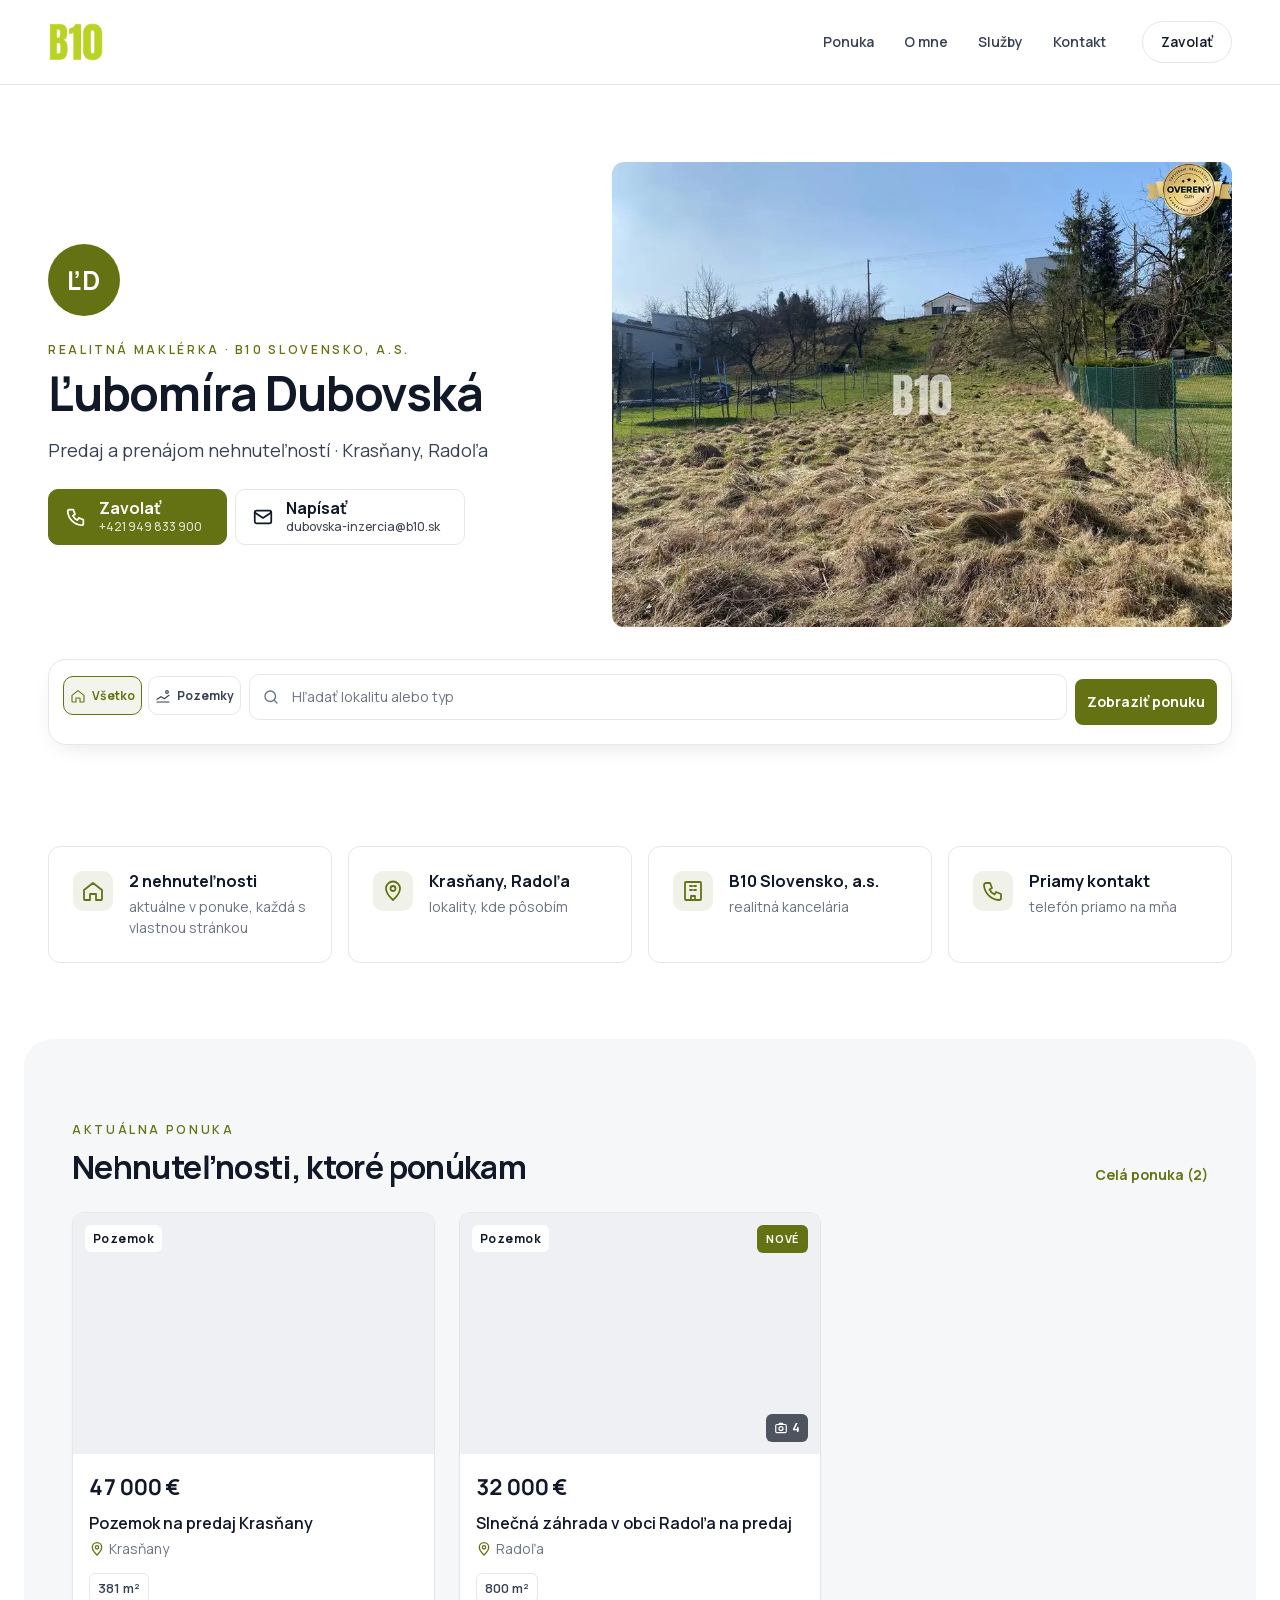
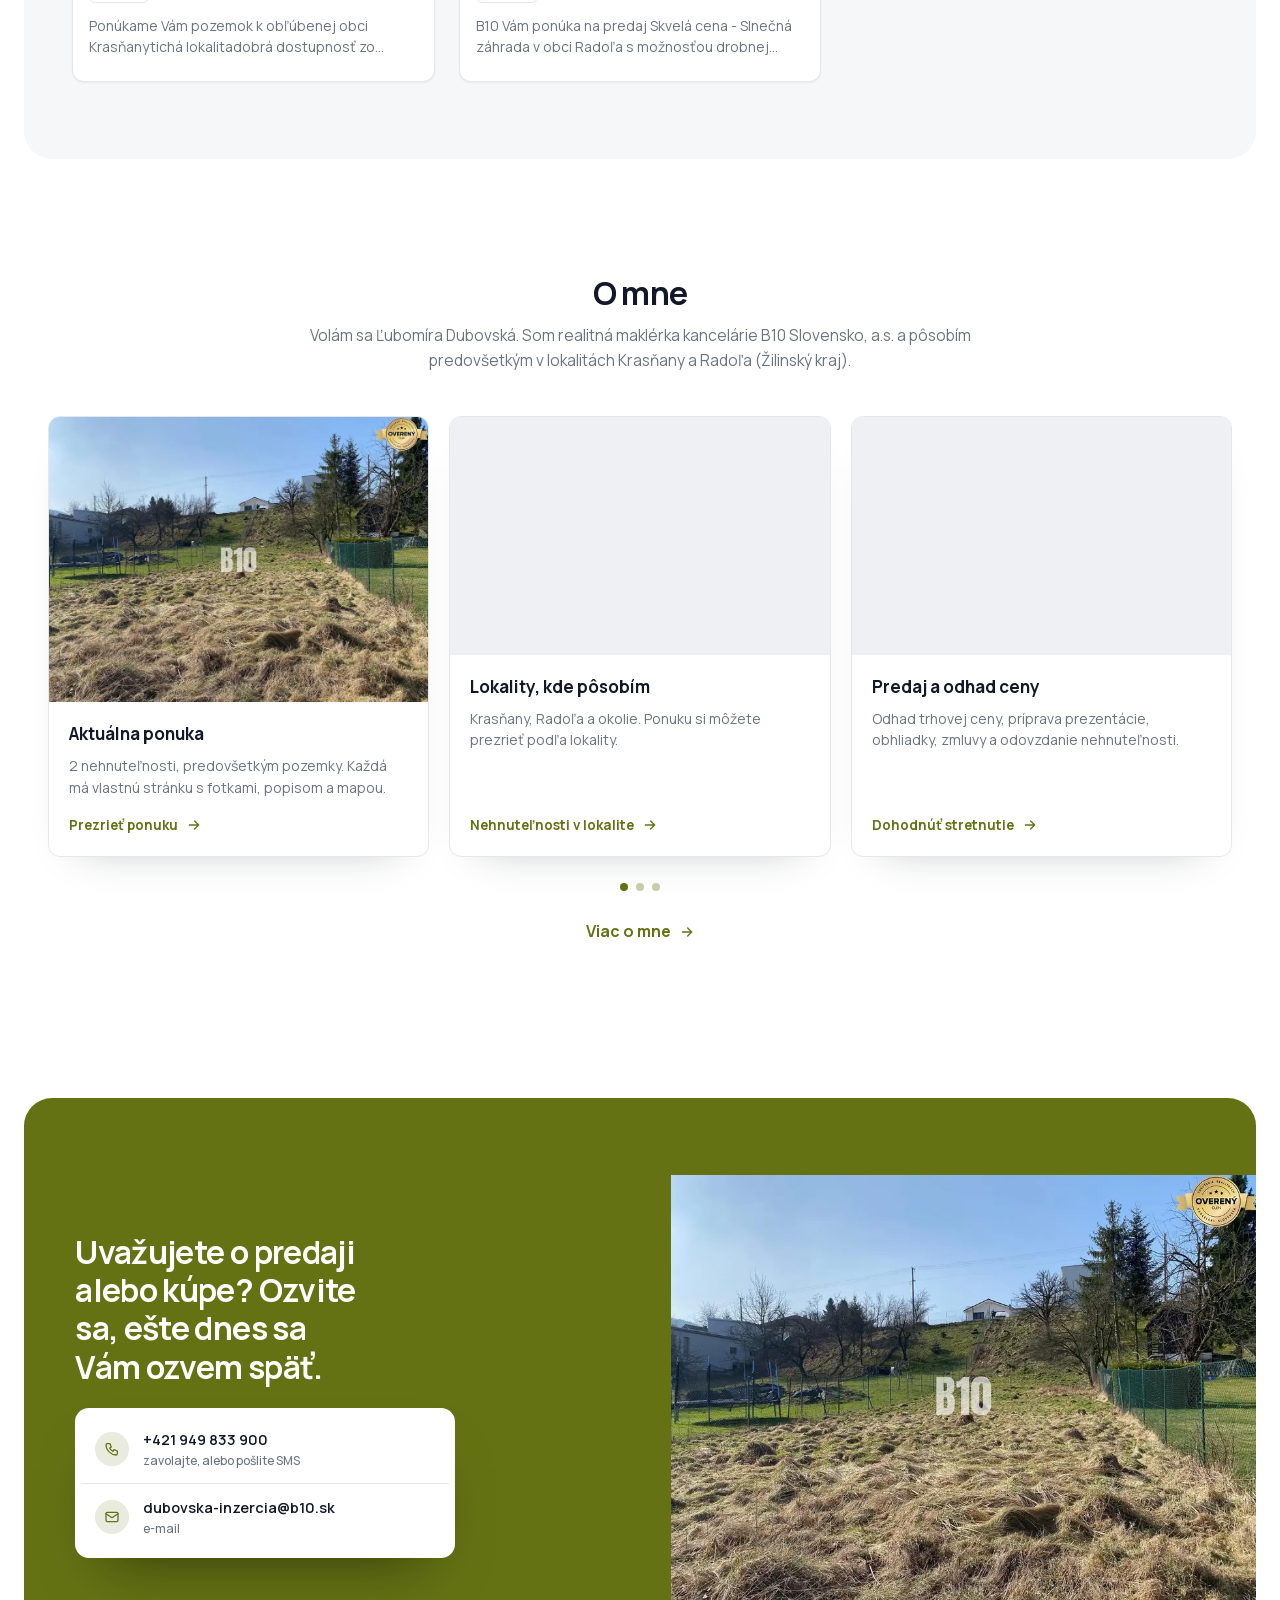
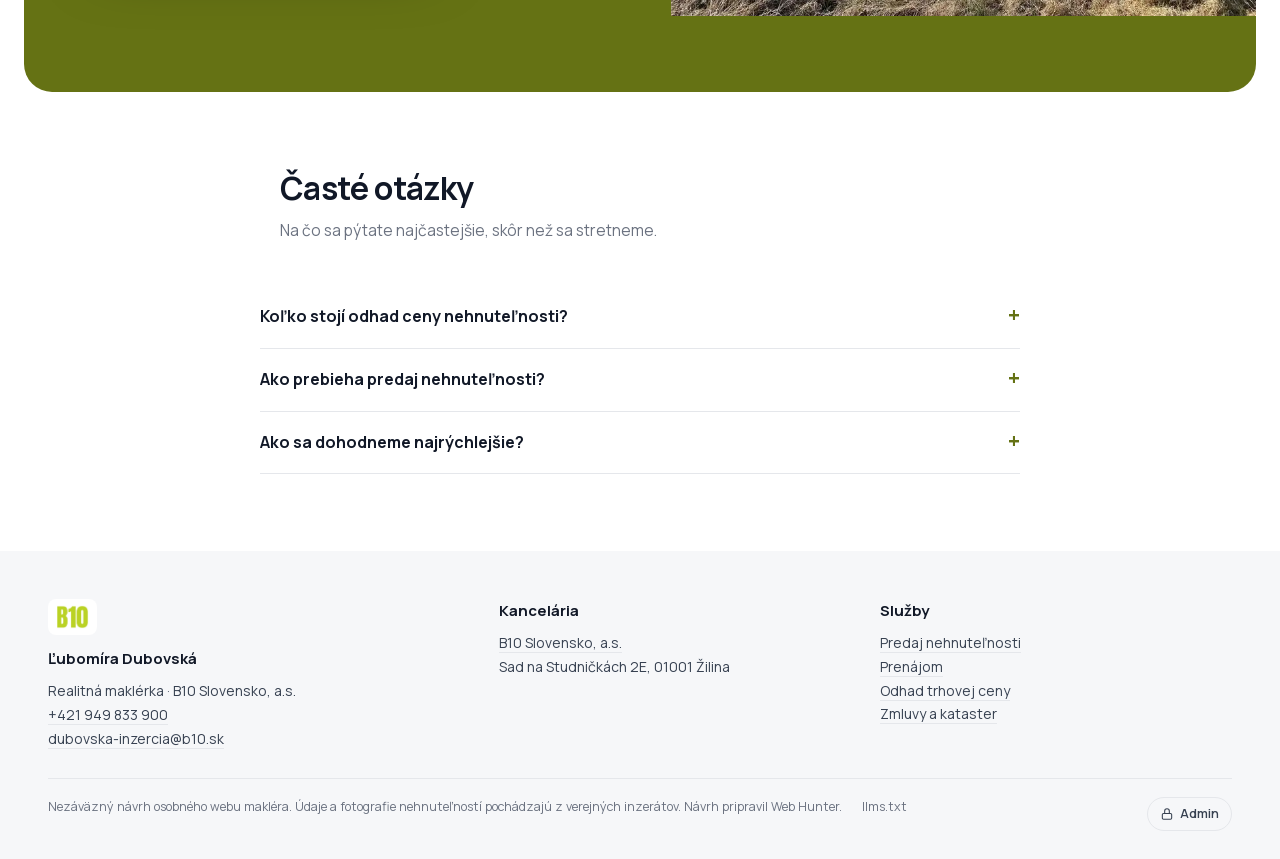
==== commit a7b4c5c5: "deploy" ====
--- a/lubomira-dubovska/index.html
+++ b/lubomira-dubovska/index.html
@@ -8,64 +8,64 @@
 <meta property="og:description" content="Ľubomíra Dubovská, realitný maklér kancelárie B10 Slovensko, a.s.. Aktuálne 2 ponuky nehnuteľností, lokality Krasňany a Radoľa. Predaj, prenájom, odhad ceny a">
 <meta property="og:type" content="profile">
 <meta property="og:locale" content="sk_SK">
-<meta property="og:image" content="assets/n/1017934/03.webp">
-<meta name="twitter:card" content="summary_large_image">
 <meta name="robots" content="noindex">
-<script type="application/ld+json">{"@context":"https://schema.org","@graph":[{"@type":"RealEstateAgent","name":"B10 Slovensko, a.s.","url":"https://b10.sk/","logo":"assets/logo.png","telephone":"+421949833900","email":"inzercia@b10.sk","address":"Sad na Studničkách 2E, 01001 Žilina"},{"@type":"Person","name":"Ľubomíra Dubovská","jobTitle":"Realitná maklérka","worksFor":{"@type":"RealEstateAgent","name":"B10 Slovensko, a.s."},"telephone":"+421949833900","email":"dubovska-inzercia@b10.sk","areaServed":[{"@type":"City","name":"Krasňany"},{"@type":"City","name":"Radoľa"}]},{"@type":"ItemList","name":"Aktuálna ponuka nehnuteľností","numberOfItems":2,"itemListElement":[{"@type":"ListItem","position":1,"name":"Pozemok na predaj Krasňany"},{"@type":"ListItem","position":2,"name":"Slnečná záhrada v obci Radoľa na predaj"}]},{"@type":"FAQPage","mainEntity":[{"@type":"Question","name":"Koľko stojí odhad ceny nehnuteľnosti?","acceptedAnswer":{"@type":"Answer","text":"Odhad trhovej ceny pripravujem zadarmo a nezáväzne. Vychádza z aktuálnych predajov v lokalite, nie z cenníkových tabuliek."}},{"@type":"Question","name":"Ako prebieha predaj nehnuteľnosti?","acceptedAnswer":{"@type":"Answer","text":"Najprv obhliadka a odhad ceny, potom príprava prezentácie (fotografie, popis, inzercia), obhliadky so záujemcami, rezervačná zmluva, kúpna zmluva s advokátskou úschovou a odovzdanie nehnuteľnosti. O každom kroku viete vopred."}},{"@type":"Question","name":"Ako sa dohodneme najrýchlejšie?","acceptedAnswer":{"@type":"Answer","text":"Najrýchlejšie cez WhatsApp alebo telefón. Odpovedám aj večer a cez víkend, pretože obhliadky sa dohadujú hlavne mimo pracovného času."}}]}]}</script>
+<script type="application/ld+json">{"@context":"https://schema.org","@graph":[{"@type":"RealEstateAgent","name":"B10 Slovensko, a.s.","url":"https://b10.sk/","logo":"assets/logo.png","telephone":"+421949833900","email":"inzercia@b10.sk","address":"Sad na Studničkách 2E, 01001 Žilina"},{"@type":"Person","name":"Ľubomíra Dubovská","jobTitle":"Realitná maklérka","worksFor":{"@type":"RealEstateAgent","name":"B10 Slovensko, a.s."},"telephone":"+421949833900","email":"dubovska-inzercia@b10.sk","areaServed":[{"@type":"City","name":"Krasňany"},{"@type":"City","name":"Radoľa"}]},{"@type":"ItemList","name":"Aktuálna ponuka nehnuteľností","numberOfItems":2,"itemListElement":[{"@type":"ListItem","position":1,"name":"Pozemok na predaj Krasňany"},{"@type":"ListItem","position":2,"name":"Slnečná záhrada v obci Radoľa na predaj"}]},{"@type":"FAQPage","mainEntity":[{"@type":"Question","name":"Koľko stojí odhad ceny nehnuteľnosti?","acceptedAnswer":{"@type":"Answer","text":"Odhad trhovej ceny vychádza z aktuálnych ponúk a predajov v lokalite, nie z cenníkových tabuliek. Podmienky Vám poviem pri prvom telefonáte."}},{"@type":"Question","name":"Ako prebieha predaj nehnuteľnosti?","acceptedAnswer":{"@type":"Answer","text":"Najprv obhliadka a odhad ceny, potom príprava prezentácie (fotografie, popis, inzercia), obhliadky so záujemcami, rezervačná zmluva, kúpna zmluva, návrh na vklad do katastra a odovzdanie nehnuteľnosti. O každom kroku viete vopred."}},{"@type":"Question","name":"Ako sa dohodneme najrýchlejšie?","acceptedAnswer":{"@type":"Answer","text":"Najrýchlejšie cez WhatsApp alebo telefón. Termín stretnutia alebo obhliadky dohodneme podľa Vás."}}]}]}</script>
 <link rel="preload" href="assets/fonts/Manrope-latin-ext.woff2" as="font" type="font/woff2" crossorigin>
 <link rel="stylesheet" href="assets/style.css">
 <link rel="stylesheet" href="assets/makler.css">
 <style>:root{--accent:#657214;--accent-deep:#202406}</style>
-</head><body class="mk">
+</head><body class="mk mk-uvod--svetla">
 <div class="mk-page">
 
-<section class="mk-hero" id="uvod"><div class="mk-hero__bg"><img src="assets/n/1017934/03.webp" alt="" fetchpriority="high" decoding="async"></div>
-  <header class="mk-top" id="top"><div class="mk-in mk-top__in">
+<div class="mk-svetla-hlava"><header class="mk-top mk-top--svetla" id="top"><div class="mk-in mk-top__in">
   <a class="mk-logo" href="./" aria-label="B10 Slovensko, a.s."><img src="assets/logo.png" alt="B10 Slovensko, a.s."></a>
   <nav class="mk-nav" aria-label="Hlavná"><a href="nabidka/">Ponuka</a><a href="o-mne/">O mne</a><a href="sluzby/">Služby</a><a href="kontakt/">Kontakt</a></nav>
   <a class="mk-top__cta" href="tel:+421949833900">Zavolať</a>
   <button class="mk-burger" type="button" aria-label="Otvoriť menu" aria-expanded="false"><span></span></button>
-</div></header>
-  <div class="mk-in mk-hero__in">
-    <div class="mk-hero__osoba"><img class="mk-hero__foto" src="assets/osoba.webp" alt="Ilustračná fotografia, nahradí ju fotka makléra" fetchpriority="high"><span class="mk-hero__stitek"><svg viewBox="0 0 24 24" fill="none" stroke="currentColor" stroke-width="1.9" stroke-linecap="round" stroke-linejoin="round" aria-hidden="true"><path d="M4 8h3l2-3h6l2 3h3v11H4z"/><circle cx="12" cy="13" r="3.5"/></svg><span>Tu bude Vaša fotka<small>pošlite ju e-mailom, obratom ju vymeníme</small></span></span></div>
-    <div class="mk-hero__text">
-      <p class="eyebrow">Ľubomíra Dubovská · Realitná maklérka · B10 Slovensko, a.s.</p>
-      <h1>Váš spoľahlivý partner pre nehnuteľnosti</h1>
-      <p class="mk-hero__lead">Volám sa Ľubomíra Dubovská, som realitná maklérka kancelárie B10 Slovensko, a.s.. Predaj, prenájom a odhad ceny nehnuteľností, lokality Krasňany a Radoľa.</p>
-      <a class="mk-hero__btn" href="#o-mne">Viac o mne</a>
-    </div>
+</div></header></div>
+<section class="mk-svetla" id="uvod"><div class="mk-in mk-svetla__in">
+  <div class="mk-svetla__text">
+    <div class="mk-hero__osoba mk-hero__osoba--portret"><div class="mk-portret"><span class="mk-inic " aria-hidden="true">ĽD</span><p><b>Ľubomíra Dubovská</b><span>Realitná maklérka</span></p></div></div>
+    <p class="eyebrow">Realitná maklérka · B10 Slovensko, a.s.</p>
+    <h1>Ľubomíra Dubovská</h1>
+    <p class="mk-svetla__pod">Predaj a prenájom nehnuteľností · Krasňany, Radoľa</p>
+    <div class="mk-cta mk-cta--svetla"><a class="mk-cta__b mk-cta__b--tel" href="tel:+421949833900"><svg viewBox="0 0 24 24" aria-hidden="true"><path d="M5 4h4l2 5-2.5 1.5a11 11 0 0 0 5 5L15 13l5 2v4a2 2 0 0 1-2 2A16 16 0 0 1 3 6a2 2 0 0 1 2-2"/></svg><span>Zavolať<small>+421 949 833 900</small></span></a><a class="mk-cta__b mk-cta__b--mail" href="mailto:dubovska-inzercia@b10.sk"><svg viewBox="0 0 24 24" aria-hidden="true"><rect x="3" y="5" width="18" height="14" rx="2"/><path d="m3 7 9 6 9-6"/></svg><span>Napísať<small>dubovska-inzercia@b10.sk</small></span></a></div>
   </div>
-  <div class="mk-hero__opona"></div>
-  <form class="mk-hledani" id="hledani" role="search" aria-label="Hľadanie v ponuke" action="nabidka/" method="get">
+  <div class="mk-svetla__kolaz mk-svetla__kolaz--1"><img class="mk-svetla__f0" src="assets/n/1058801/00.webp" srcset="assets/n/1058801/00_m.webp 400w, assets/n/1058801/00.webp 900w" sizes="(max-width: 860px) 100vw, 640px" width="900" height="675" alt="" fetchpriority="high" decoding="async"></div>
+</div>
+<div class="mk-in"><form class="mk-hledani" id="hledani" role="search" aria-label="Hľadanie v ponuke" action="nabidka/" method="get">
   <div class="mk-hledani__taby"><button type="button" class="mk-tab is-on" data-typ=""><svg viewBox="0 0 24 24" aria-hidden="true"><path d="M3 11l9-7 9 7v9a1 1 0 0 1-1 1h-5v-6H9v6H4a1 1 0 0 1-1-1z"/></svg>Všetko</button><button type="button" class="mk-tab" data-typ="pozemek"><svg viewBox="0 0 24 24" aria-hidden="true"><path d="M3 17l6-4 5 3 7-5"/><path d="M3 21h18"/><circle cx="18" cy="6" r="2"/></svg>Pozemky</button></div>
   <label class="mk-hledani__pole"><svg viewBox="0 0 24 24" aria-hidden="true"><circle cx="11" cy="11" r="7"/><path d="m20 20-3.5-3.5"/></svg>
     <input type="search" name="q" placeholder="Hľadať lokalitu alebo typ" autocomplete="off" aria-label="Hľadať v ponuke"></label>
   <button type="submit" class="mk-hledani__btn">Zobraziť ponuku</button>
-</form>
-</section>
+</form></div></section>
 
 <main>
-<section id="o-mne" class="mk-omne rv"><div class="mk-in">
-  <div class="mk-nadpis"><h2>O mne</h2><p>Volám sa Ľubomíra Dubovská. Som realitná maklérka kancelárie B10 Slovensko, a.s. a pôsobím predovšetkým v lokalitách Krasňany a Radoľa (Žilinský kraj).</p></div>
-  <div class="mk-karty"><article class="mk-kart"><span class="mk-kart__foto"><img src="assets/n/1058801/00.webp" alt="" loading="lazy"></span><div class="mk-kart__telo"><b>Aktuálna ponuka</b><p>2 nehnuteľnosti, predovšetkým pozemky. Každá má vlastnú stránku s fotkami, popisom a mapou.</p><a class="mk-kart__odkaz" href="nabidka/">Prezrieť ponuku<svg viewBox="0 0 24 24" aria-hidden="true"><path d="M5 12h14M13 6l6 6-6 6"/></svg></a></div></article><article class="mk-kart"><span class="mk-kart__foto"></span><div class="mk-kart__telo"><b>Lokality, kde pôsobím</b><p>Krasňany, Radoľa a okolie. Poznám ceny, susedstvo aj to, čo sa v mieste chystá.</p><a class="mk-kart__odkaz" href="nabidka/">Nehnuteľnosti v lokalite<svg viewBox="0 0 24 24" aria-hidden="true"><path d="M5 12h14M13 6l6 6-6 6"/></svg></a></div></article><article class="mk-kart"><span class="mk-kart__foto"></span><div class="mk-kart__telo"><b>Predaj a odhad ceny</b><p>Odhad trhovej ceny zadarmo, príprava prezentácie, obhliadky, zmluvy a odovzdanie. Vy podpisujete, ja vybavujem.</p><a class="mk-kart__odkaz" href="tel:+421949833900">Dohodnúť stretnutie<svg viewBox="0 0 24 24" aria-hidden="true"><path d="M5 12h14M13 6l6 6-6 6"/></svg></a></div></article></div>
-  <div class="mk-tecky" aria-hidden="true"><i></i><i></i><i></i></div>
-  <p class="mk-vice"><a href="o-mne/">Viac o mne<svg viewBox="0 0 24 24" aria-hidden="true"><path d="M5 12h14M13 6l6 6-6 6"/></svg></a></p>
-</div></section>
+<section class="mk-vyhody"><div class="mk-in"><ul><li><svg viewBox="0 0 24 24" aria-hidden="true"><path d="M3 11l9-7 9 7v9a1 1 0 0 1-1 1h-5v-6H9v6H4a1 1 0 0 1-1-1z"/></svg><span><b>2 nehnuteľnosti</b>aktuálne v ponuke, každá s vlastnou stránkou</span></li><li><svg viewBox="0 0 24 24" aria-hidden="true"><path d="M12 21s-7-6.2-7-11.5a7 7 0 0 1 14 0C19 14.8 12 21 12 21z"/><circle cx="12" cy="9.5" r="2.5"/></svg><span><b>Krasňany, Radoľa</b>lokality, kde pôsobím</span></li><li><svg viewBox="0 0 24 24" aria-hidden="true"><rect x="4" y="3" width="16" height="18" rx="1"/><path d="M9 7h2M13 7h2M9 11h2M13 11h2M10 21v-4h4v4"/></svg><span><b>B10 Slovensko, a.s.</b>realitná kancelária</span></li><li><svg viewBox="0 0 24 24" aria-hidden="true"><path d="M5 4h4l2 5-2.5 1.5a11 11 0 0 0 5 5L15 13l5 2v4a2 2 0 0 1-2 2A16 16 0 0 1 3 6a2 2 0 0 1 2-2"/></svg><span><b>Priamy kontakt</b>telefón priamo na mňa</span></li></ul></div></section>
 <section id="nabidka" class="mk-nabidka rv"><div class="mk-in">
   <div class="mk-sec-h"><div><span class="eyebrow">Aktuálna ponuka</span><h2>Nehnuteľnosti, ktoré ponúkam</h2></div>
     <a class="dt-vse" href="nabidka/">Celá ponuka (2)</a></div>
-  <div class="mk-mriz"><a class="mk-karta" href="pozemok-na-predaj-krasnany-1017934/" data-typ="pozemek" data-tr="ostatni" data-cena="47000" data-datum="2026-09-28" data-text="pozemok na predaj krasňany krasňany">
-  <span class="mk-karta__foto"><img src="assets/n/1017934/03.webp" alt="Pozemok na predaj Krasňany" loading="lazy" decoding="async"><span class="mk-karta__stitek">Pozemok</span><span class="mk-karta__nove">Nové</span></span>
+  <div class="mk-mriz"><a class="mk-karta" href="pozemok-na-predaj-krasnany-1017934/" data-typ="pozemek" data-tr="ostatni" data-cena="47000" data-obec="Krasňany" data-datum="2026-09-28" data-text="pozemok na predaj krasňany krasňany">
+  <span class="mk-karta__foto"><span class="mk-karta__stitek">Pozemok</span></span>
   <span class="mk-karta__telo"><span class="mk-karta__cena">47 000 €</span><b>Pozemok na predaj Krasňany</b>
-    <span class="mk-karta__misto">Krasňany</span>
-    <span class="mk-karta__chipy"><span>381 m²</span></span></span>
-</a><a class="mk-karta" href="slnecna-zahrada-v-obci-radola-na-predaj-1058801/" data-typ="pozemek" data-tr="ostatni" data-cena="32000" data-datum="2026-10-09" data-text="slnečná záhrada v obci radoľa na predaj radoľa">
-  <span class="mk-karta__foto"><img src="assets/n/1058801/00.webp" alt="Slnečná záhrada v obci Radoľa na predaj" loading="lazy" decoding="async"><span class="mk-karta__stitek">Pozemok</span><span class="mk-karta__nove">Nové</span></span>
+    <span class="mk-karta__misto"><svg viewBox="0 0 24 24" aria-hidden="true"><path d="M12 21s-7-6.2-7-11.5a7 7 0 0 1 14 0C19 14.8 12 21 12 21z"/><circle cx="12" cy="9.5" r="2.5"/></svg>Krasňany</span>
+    <span class="mk-karta__chipy"><span>381 m²</span></span>
+    <span class="mk-karta__popis">Ponúkame Vám pozemok k obľúbenej obci Krasňanytichá lokalitadobrá dostupnosť zo Žilinyzavedenie IS /Elektrina, v blízkosti,voda-výkop…</span></span>
+</a><a class="mk-karta" href="slnecna-zahrada-v-obci-radola-na-predaj-1058801/" data-typ="pozemek" data-tr="ostatni" data-cena="32000" data-obec="Radoľa" data-datum="2026-10-09" data-text="slnečná záhrada v obci radoľa na predaj radoľa">
+  <span class="mk-karta__foto"><img src="assets/n/1058801/00.webp" srcset="assets/n/1058801/00_m.webp 400w, assets/n/1058801/00.webp 900w" sizes="(max-width: 700px) 100vw, 400px" width="900" height="675" alt="Slnečná záhrada v obci Radoľa na predaj" loading="lazy" decoding="async"><span class="mk-karta__stitek">Pozemok</span><span class="mk-karta__nove">Nové</span><span class="mk-karta__pocet"><svg viewBox="0 0 24 24" aria-hidden="true"><rect x="3" y="6" width="18" height="14" rx="2"/><circle cx="12" cy="13" r="3.5"/><path d="M8 6l1.5-2h5L16 6"/></svg>4</span></span>
   <span class="mk-karta__telo"><span class="mk-karta__cena">32 000 €</span><b>Slnečná záhrada v obci Radoľa na predaj</b>
-    <span class="mk-karta__misto">Radoľa</span>
-    <span class="mk-karta__chipy"><span>800 m²</span></span></span>
+    <span class="mk-karta__misto"><svg viewBox="0 0 24 24" aria-hidden="true"><path d="M12 21s-7-6.2-7-11.5a7 7 0 0 1 14 0C19 14.8 12 21 12 21z"/><circle cx="12" cy="9.5" r="2.5"/></svg>Radoľa</span>
+    <span class="mk-karta__chipy"><span>800 m²</span></span>
+    <span class="mk-karta__popis">B10 Vám ponúka na predaj Skvelá cena - Slnečná záhrada v obci Radoľa s možnosťou drobnej stavbyrozloha pozemku 800 m2pozemok svahovitývykopaná…</span></span>
 </a></div>
   <p class="mk-prazdno" hidden>Tomuto výberu zatiaľ nezodpovedá žiadna ponuka. Napíšte mi, čo hľadáte.</p>
+</div></section>
+
+<section id="o-mne" class="mk-omne rv"><div class="mk-in">
+  <div class="mk-nadpis"><h2>O mne</h2><p>Volám sa Ľubomíra Dubovská. Som realitná maklérka kancelárie B10 Slovensko, a.s. a pôsobím predovšetkým v lokalitách Krasňany a Radoľa (Žilinský kraj).</p></div>
+  <div class="mk-karty"><article class="mk-kart"><span class="mk-kart__foto"><img src="assets/n/1058801/00.webp" alt="" loading="lazy"></span><div class="mk-kart__telo"><b>Aktuálna ponuka</b><p>2 nehnuteľnosti, predovšetkým pozemky. Každá má vlastnú stránku s fotkami, popisom a mapou.</p><a class="mk-kart__odkaz" href="nabidka/">Prezrieť ponuku<svg viewBox="0 0 24 24" aria-hidden="true"><path d="M5 12h14M13 6l6 6-6 6"/></svg></a></div></article><article class="mk-kart"><span class="mk-kart__foto"></span><div class="mk-kart__telo"><b>Lokality, kde pôsobím</b><p>Krasňany, Radoľa a okolie. Ponuku si môžete prezrieť podľa lokality.</p><a class="mk-kart__odkaz" href="nabidka/">Nehnuteľnosti v lokalite<svg viewBox="0 0 24 24" aria-hidden="true"><path d="M5 12h14M13 6l6 6-6 6"/></svg></a></div></article><article class="mk-kart"><span class="mk-kart__foto"></span><div class="mk-kart__telo"><b>Predaj a odhad ceny</b><p>Odhad trhovej ceny, príprava prezentácie, obhliadky, zmluvy a odovzdanie nehnuteľnosti.</p><a class="mk-kart__odkaz" href="tel:+421949833900">Dohodnúť stretnutie<svg viewBox="0 0 24 24" aria-hidden="true"><path d="M5 12h14M13 6l6 6-6 6"/></svg></a></div></article></div>
+  <div class="mk-tecky" aria-hidden="true"><i></i><i></i><i></i></div>
+  <p class="mk-vice"><a href="o-mne/">Viac o mne<svg viewBox="0 0 24 24" aria-hidden="true"><path d="M5 12h14M13 6l6 6-6 6"/></svg></a></p>
 </div></section>
 
 <section id="sluzby" class="mk-pas rv">
@@ -75,7 +75,7 @@
 </section>
 <section id="faq" class="rv"><div class="mk-in">
   <div class="mk-nadpis"><h2>Časté otázky</h2><p>Na čo sa pýtate najčastejšie, skôr než sa stretneme.</p></div>
-  <div class="mk-faq"><details><summary>Koľko stojí odhad ceny nehnuteľnosti?</summary><p>Odhad trhovej ceny pripravujem zadarmo a nezáväzne. Vychádza z aktuálnych predajov v lokalite, nie z cenníkových tabuliek.</p></details><details><summary>Ako prebieha predaj nehnuteľnosti?</summary><p>Najprv obhliadka a odhad ceny, potom príprava prezentácie (fotografie, popis, inzercia), obhliadky so záujemcami, rezervačná zmluva, kúpna zmluva s advokátskou úschovou a odovzdanie nehnuteľnosti. O každom kroku viete vopred.</p></details><details><summary>Ako sa dohodneme najrýchlejšie?</summary><p>Najrýchlejšie cez WhatsApp alebo telefón. Odpovedám aj večer a cez víkend, pretože obhliadky sa dohadujú hlavne mimo pracovného času.</p></details></div>
+  <div class="mk-faq"><details><summary>Koľko stojí odhad ceny nehnuteľnosti?</summary><p>Odhad trhovej ceny vychádza z aktuálnych ponúk a predajov v lokalite, nie z cenníkových tabuliek. Podmienky Vám poviem pri prvom telefonáte.</p></details><details><summary>Ako prebieha predaj nehnuteľnosti?</summary><p>Najprv obhliadka a odhad ceny, potom príprava prezentácie (fotografie, popis, inzercia), obhliadky so záujemcami, rezervačná zmluva, kúpna zmluva, návrh na vklad do katastra a odovzdanie nehnuteľnosti. O každom kroku viete vopred.</p></details><details><summary>Ako sa dohodneme najrýchlejšie?</summary><p>Najrýchlejšie cez WhatsApp alebo telefón. Termín stretnutia alebo obhliadky dohodneme podľa Vás.</p></details></div>
 </div></section>
 </main>
 <footer id="kontakt" class="mk-pata"><div class="mk-in">
@@ -83,11 +83,12 @@
     <div><img class="mk-pata__logo" src="assets/logo.png" alt="B10 Slovensko, a.s." loading="lazy"><b>Ľubomíra Dubovská</b><p>Realitná maklérka · B10 Slovensko, a.s.</p>
       <ul><li><a href="tel:+421949833900">+421 949 833 900</a></li><li><a href="mailto:dubovska-inzercia@b10.sk">dubovska-inzercia@b10.sk</a></li></ul></div>
     <div><b>Kancelária</b><ul><li><a href="https://b10.sk/" target=_blank rel=noopener>B10 Slovensko, a.s.</a></li><li>Sad na Studničkách 2E, 01001 Žilina</li></ul></div>
-    <div><b>Služby</b><ul><li><a href="sluzby/">Predaj nehnuteľnosti</a></li><li><a href="sluzby/">Prenájom</a></li><li><a href="sluzby/">Odhad trhovej ceny</a></li><li><a href="sluzby/">Financovanie a právny servis</a></li></ul></div>
+    <div><b>Služby</b><ul><li><a href="sluzby/">Predaj nehnuteľnosti</a></li><li><a href="sluzby/">Prenájom</a></li><li><a href="sluzby/">Odhad trhovej ceny</a></li><li><a href="sluzby/">Zmluvy a kataster</a></li></ul></div>
   </div>
-  <div class="mk-pata__dole"><span>Nezáväzný návrh osobného webu makléra. Údaje a fotografie nehnuteľností pochádzajú z verejných inzerátov, fotografia osoby je ilustračná. Návrh pripravil Web Hunter.</span><a href="llms.txt">llms.txt</a>
+  <div class="mk-pata__dole"><span>Nezáväzný návrh osobného webu makléra. Údaje a fotografie nehnuteľností pochádzajú z verejných inzerátov. Návrh pripravil Web Hunter.</span><a href="llms.txt">llms.txt</a>
     <a class="mk-admin" href="admin/"><svg viewBox="0 0 24 24" aria-hidden="true"><rect x="4" y="11" width="16" height="10" rx="2"/><path d="M8 11V7a4 4 0 0 1 8 0v4"/></svg>Admin</a></div>
 </div></footer>
+<nav class="mk-lista" aria-label="Rýchly kontakt"><a href="tel:+421949833900"><svg viewBox="0 0 24 24" aria-hidden="true"><path d="M5 4h4l2 5-2.5 1.5a11 11 0 0 0 5 5L15 13l5 2v4a2 2 0 0 1-2 2A16 16 0 0 1 3 6a2 2 0 0 1 2-2"/></svg>Zavolať</a><a href="mailto:dubovska-inzercia@b10.sk"><svg viewBox="0 0 24 24" aria-hidden="true"><rect x="3" y="5" width="18" height="14" rx="2"/><path d="m3 7 9 6 9-6"/></svg>Napísať</a></nav>
 </div>
 <script>
 (function(){
@@ -107,17 +108,24 @@
   burger.setAttribute('aria-expanded',o?'true':'false')});
   top.querySelectorAll('.mk-nav a').forEach(function(a){a.addEventListener('click',function(){
     top.classList.remove('menu');burger.setAttribute('aria-expanded','false')})})}
-if('IntersectionObserver' in window){var io=new IntersectionObserver(function(es){es.forEach(function(e){
-  if(e.isIntersecting){e.target.classList.add('in');io.unobserve(e.target)}})},{rootMargin:'0px 0px -6% 0px'});
-  document.querySelectorAll('.rv').forEach(function(el){io.observe(el)})}
-else{document.querySelectorAll('.rv').forEach(function(el){el.classList.add('in')})}
+document.querySelectorAll('.rv').forEach(function(el){el.classList.add('in')});
 var qs=new URLSearchParams(location.search),stav={typ:qs.get('typ')||'',tr:'',q:qs.get('q')||''},karty=[].slice.call(document.querySelectorAll('.mk-karta')),
   pocet=document.querySelector('[data-pocet]'),prazdno=document.querySelector('.mk-prazdno'),
   form=document.getElementById('hledani'),pole=form?form.querySelector('input'):null;
 function norm(s){return (s||'').toLowerCase().normalize('NFD').replace(/[̀-ͯ]/g,'')}
-function filtr(){var n=0,q=norm(stav.q);karty.forEach(function(k){var ok=(!stav.typ||k.dataset.typ===stav.typ)&&
-  (!stav.tr||k.dataset.tr===stav.tr)&&(!q||norm(k.dataset.text).indexOf(q)>-1);k.hidden=!ok;if(ok)n++});
-  if(pocet)pocet.textContent=n;if(prazdno)prazdno.hidden=n>0}
+stav.min=0;stav.max=0;stav.lok='';
+function filtr(){var n=0,q=norm(stav.q);karty.forEach(function(k){var c=+k.dataset.cena||0,ok=(!stav.typ||k.dataset.typ===stav.typ)&&
+  (!stav.tr||k.dataset.tr===stav.tr)&&(!q||norm(k.dataset.text).indexOf(q)>-1)&&(!stav.lok||k.dataset.obec===stav.lok)&&
+  (!stav.min||c>=stav.min)&&(!stav.max||(c&&c<=stav.max));k.hidden=!ok;if(ok)n++});
+  if(pocet)pocet.textContent=n;if(prazdno)prazdno.hidden=n>0;
+  var ft=document.querySelector('[data-f-typ]');if(ft)ft.value=stav.typ}
+var fp=document.querySelector('.mk-fpanel');
+if(fp){fp.addEventListener('input',function(e){var t=e.target,d=t.dataset;
+  if('fTyp' in d){stav.typ=t.value;document.querySelectorAll('.mk-tab').forEach(function(x){x.classList.toggle('is-on',x.getAttribute('data-typ')===stav.typ)})}
+  if('fTr' in d)stav.tr=t.value;if('fLok' in d)stav.lok=t.value;if('fQ' in d)stav.q=t.value;
+  if('fMin' in d)stav.min=+t.value||0;if('fMax' in d)stav.max=+t.value||0;filtr()});
+  fp.addEventListener('reset',function(){setTimeout(function(){stav.typ='';stav.tr='';stav.lok='';stav.min=0;stav.max=0;stav.q='';if(pole)pole.value='';
+    document.querySelectorAll('.mk-tab').forEach(function(x){x.classList.toggle('is-on',!x.getAttribute('data-typ'))});filtr()},0)})}
 document.querySelectorAll('.mk-tab').forEach(function(b){b.addEventListener('click',function(){
   stav.typ=b.getAttribute('data-typ');document.querySelectorAll('.mk-tab').forEach(function(x){x.classList.toggle('is-on',x===b)});filtr()})});
 document.querySelectorAll('.mk-pil').forEach(function(b){b.addEventListener('click',function(){
@@ -126,8 +134,8 @@
 if(form){form.addEventListener('submit',function(e){var c=document.getElementById('nabidka');
   if(!c||!karty.length||form.getAttribute('action')&&!document.body.classList.contains('mk-nabidka-str')){
     if(form.getAttribute('action')){e.preventDefault();location.href=form.getAttribute('action')+'?typ='+encodeURIComponent(stav.typ)+'&q='+encodeURIComponent(pole?pole.value:'');return}}
-  e.preventDefault();stav.q=pole?pole.value:'';filtr();if(c)c.scrollIntoView({behavior:'smooth',block:'start'})})}
-if(pole&&stav.q)pole.value=stav.q;
+  e.preventDefault();stav.q=pole?pole.value:'';filtr();if(c)c.scrollIntoView({block:'start'})})}
+if(pole&&stav.q)pole.value=stav.q;var fq=document.querySelector('[data-f-q]');if(fq&&stav.q)fq.value=stav.q;
 document.querySelectorAll('.mk-tab').forEach(function(b){b.classList.toggle('is-on',b.getAttribute('data-typ')===stav.typ)});
 if(karty.length)filtr();
 })();
--- a/lubomira-dubovska/assets/style.css
+++ b/lubomira-dubovska/assets/style.css
@@ -0,0 +1 @@
+@font-face{font-family:Fraunces;src:url(fonts/Fraunces-latin-ext.woff2)format('woff2');font-weight:300 700;font-display:swap;unicode-range:U+0100-02BA,U+02BD-02C5,U+02C7-02CC,U+02CE-02D7,U+02DD-02FF,U+0304,U+0308,U+0329,U+1D00-1DBF,U+1E00-1E9F,U+1EF2-1EFF,U+2020,U+20A0-20AB,U+20AD-20C0,U+2113,U+2C60-2C7F,U+A720-A7FF}@font-face{font-family:Fraunces;src:url(fonts/Fraunces-latin.woff2)format('woff2');font-weight:300 700;font-display:swap}@font-face{font-family:Manrope;src:url(fonts/Manrope-latin-ext.woff2)format('woff2');font-weight:300 700;font-display:swap;unicode-range:U+0100-02BA,U+02BD-02C5,U+02C7-02CC,U+02CE-02D7,U+02DD-02FF,U+0304,U+0308,U+0329,U+1D00-1DBF,U+1E00-1E9F,U+1EF2-1EFF,U+2020,U+20A0-20AB,U+20AD-20C0,U+2113,U+2C60-2C7F,U+A720-A7FF}@font-face{font-family:Manrope;src:url(fonts/Manrope-latin.woff2)format('woff2');font-weight:300 700;font-display:swap}:root{--paper:#f6f3ed;--paper-deep:#efeae1;--ink:#17150f;--ink-soft:#3a362c;--muted:#6d675b;--line:#e0dad0;--accent:#8a6a3b;--accent-deep:#6d5330;--wa:#25d366;--wa-ink:#08301a;--display:Fraunces,Georgia,'Times New Roman',serif;--body:Manrope,-apple-system,BlinkMacSystemFont,'Segoe UI',sans-serif;--s1:8px;--s2:16px;--s3:24px;--s4:32px;--s5:48px;--s6:64px;--s7:96px;--s8:128px;--shell:min(1200px,92vw)}*,*::before,*::after{box-sizing:border-box}html{scroll-behavior:smooth}@media(prefers-reduced-motion:reduce){html{scroll-behavior:auto}*,*::before,*::after{animation-duration:.01ms!important;transition-duration:.01ms!important}}body{margin:0;background:var(--paper);color:var(--ink);font-family:var(--body);font-size:17px;line-height:1.65;font-weight:400;-webkit-font-smoothing:antialiased;text-rendering:optimizeLegibility;overflow-x:hidden}img{max-width:100%;display:block}a{color:inherit}h1,h2,h3{font-family:var(--display);font-weight:500;line-height:1.08;letter-spacing:-.015em;margin:0;font-optical-sizing:auto}body::after{content:"";position:fixed;inset:0;pointer-events:none;z-index:9;opacity:.5;mix-blend-mode:multiply;background-image:url("data:image/svg+xml,%3Csvg xmlns='http://www.w3.org/2000/svg' width='180' height='180'%3E%3Cfilter id='n'%3E%3CfeTurbulence type='fractalNoise' baseFrequency='.85' numOctaves='3'/%3E%3C/filter%3E%3Crect width='180' height='180' filter='url(%23n)' opacity='.055'/%3E%3C/svg%3E")}.shell{width:var(--shell);margin-inline:auto}.eyebrow{font-size:12px;letter-spacing:.22em;text-transform:uppercase;font-weight:600;color:var(--accent)}.hero{position:relative;min-height:100svh;display:flex;align-items:flex-end;padding:var(--s6) 0 var(--s6);isolation:isolate;overflow:hidden}.hero__media{position:absolute;inset:0;z-index:-2}.hero__media img{width:100%;height:100%;object-fit:cover;animation:heroZoom 18s ease-out both}@keyframes heroZoom{from{transform:scale(1.08)}to{transform:scale(1)}}@media(prefers-reduced-motion:reduce){.hero__media img{animation:none}}.hero::before{content:"";position:absolute;inset:0;z-index:-1;background:linear-gradient(180deg,rgba(12,10,7,.5)0%,rgba(12,10,7,.1)26%,rgba(12,10,7,.55)58%,rgba(12,10,7,.9)100%)}@media(max-width:700px){.hero::before{background:linear-gradient(180deg,rgba(12,10,7,.5)0%,rgba(12,10,7,.18)20%,rgba(12,10,7,.72)52%,rgba(12,10,7,.94)100%)}}.hero__in{position:relative;color:#fdfbf7}.hero__in>*{animation:rise .9s cubic-bezier(.2,.7,.2,1) both}.hero__in>:nth-child(1){animation-delay:.05s}.hero__in>:nth-child(2){animation-delay:.16s}.hero__in>:nth-child(3){animation-delay:.27s}.hero__in>:nth-child(4){animation-delay:.38s}@keyframes rise{from{opacity:0;transform:translateY(26px)}to{opacity:1;transform:none}}.hero .eyebrow{color:#e8cf9f}.hero h1{font-size:clamp(2.6rem,7.2vw,6rem);margin:var(--s2) 0 var(--s3);max-width:15ch;text-wrap:balance;text-shadow:0 2px 40px rgba(0,0,0,.35)}.hero__price{font-family:var(--display);font-size:clamp(1.5rem,3.4vw,2.4rem);font-weight:400;font-variant-numeric:tabular-nums;display:block;margin-bottom:var(--s4)}.hero__facts{display:flex;flex-wrap:wrap;gap:var(--s1) var(--s4);list-style:none;padding:0;margin:0;border-top:1px solid rgba(253,251,247,.28);padding-top:var(--s3)}.hero__facts li{font-size:15px}.hero__facts b{display:block;font-weight:600;font-size:19px;font-variant-numeric:tabular-nums}.hero__facts span{color:rgba(253,251,247,.66);font-size:12px;letter-spacing:.14em;text-transform:uppercase}.bar{position:fixed;inset:0 0 auto;z-index:20;transform:translateY(-100%);transition:transform .45s cubic-bezier(.2,.7,.2,1);background:rgba(246,243,237,.88);backdrop-filter:blur(14px) saturate(1.3);border-bottom:1px solid var(--line)}.bar.on{transform:none}.bar__in .btn{padding:10px 20px;font-size:15px}.bar__in{display:flex;align-items:center;gap:var(--s3);padding:12px 0;width:var(--shell);margin-inline:auto}.bar__t{font-family:var(--display);font-size:17px;flex:1;min-width:0;white-space:nowrap;overflow:hidden;text-overflow:ellipsis}.bar__p{font-variant-numeric:tabular-nums;font-weight:600;white-space:nowrap}@media(max-width:700px){.bar__p{display:none}}.bar__soc{display:flex;align-items:center;justify-content:center;width:34px;height:34px;border-radius:50%;border:1px solid var(--line);color:var(--ink-soft);flex:0 0 auto;transition:border-color .2s,color .2s}.bar__soc svg{width:18px;height:18px}.bar__soc:hover{border-color:var(--ink);color:var(--ink)}@media(max-width:520px){.bar__soc{display:none}}section{padding:clamp(var(--s5),5vw,var(--s6)) 0;scroll-margin-top:76px}.sec-h{display:flex;align-items:baseline;gap:var(--s3);margin-bottom:var(--s4);padding-bottom:var(--s2);border-bottom:1px solid var(--line)}.sec-h h2{font-size:clamp(1.6rem,3.2vw,2.5rem);flex:1}.facts{display:grid;grid-template-columns:repeat(auto-fit,minmax(190px,1fr));border-top:1px solid var(--line);border-left:1px solid var(--line)}.facts div{padding:var(--s4) var(--s3);border-right:1px solid var(--line);border-bottom:1px solid var(--line)}.facts dt{font-size:11px;letter-spacing:.18em;text-transform:uppercase;color:var(--muted);margin-bottom:6px}.facts dd{margin:0;font-family:var(--display);font-size:1.7rem;line-height:1.15;font-variant-numeric:tabular-nums}.prose{max-width:64ch;font-size:19px;line-height:1.78;color:var(--ink-soft)}.prose p{margin:0 0 1.15em}.prose p:first-of-type::first-letter{font-family:var(--display);float:left;font-size:4.2em;line-height:.82;padding:.06em .1em 0 0;color:var(--accent)}.gal{display:grid;grid-template-columns:repeat(3,1fr);gap:var(--s2)}.gal button{padding:0;border:0;background:none;cursor:zoom-in;overflow:hidden;position:relative;aspect-ratio:4/3;display:block}.gal button:first-child{grid-column:span 2;grid-row:span 2;aspect-ratio:auto}@media(max-width:900px){.gal{grid-template-columns:repeat(2,1fr)}}@media(max-width:560px){.gal{grid-template-columns:1fr}.gal button:first-child{grid-column:auto;grid-row:auto;aspect-ratio:4/3}}.gal img{width:100%;height:100%;object-fit:cover;transition:transform .7s cubic-bezier(.2,.7,.2,1),filter .5s}.gal button:hover img,.gal button:focus-visible img{transform:scale(1.045)}.gal button:focus-visible{outline:2px solid var(--accent);outline-offset:3px}.lb{position:fixed;inset:0;z-index:40;background:rgba(10,9,6,.94);border:0;padding:0;display:none;place-items:center}.lb[open]{display:grid}.lb img{max-width:94vw;max-height:88svh;object-fit:contain}.lb__x{position:absolute;top:18px;right:20px;background:none;border:0;color:#fdfbf7;font-size:34px;line-height:1;cursor:pointer;padding:8px}.lb__nav{position:absolute;top:50%;transform:translateY(-50%);background:none;border:0;color:#fdfbf7;font-size:44px;cursor:pointer;padding:16px;opacity:.75}.lb__nav:hover{opacity:1}.lb__prev{left:4px}.lb__next{right:4px}.lb__c{position:absolute;bottom:20px;left:0;right:0;text-align:center;color:rgba(253,251,247,.7);font-size:13px;font-variant-numeric:tabular-nums}.params{columns:2;column-gap:var(--s6)}@media(max-width:760px){.params{columns:1}}.params div{break-inside:avoid;display:flex;justify-content:space-between;gap:var(--s3);padding:13px 0;border-bottom:1px solid var(--line);font-size:15px}.params dt{color:var(--muted)}.params dd{margin:0;text-align:right;font-weight:600}.contact{background:var(--ink);color:var(--paper);padding:var(--s7) 0 var(--s6)}.contact h2{color:var(--paper)}.contact .sec-h{border-color:rgba(246,243,237,.2)}.agent{display:grid;grid-template-columns:180px 1fr;gap:var(--s5);align-items:start}@media(max-width:700px){.agent{grid-template-columns:1fr;gap:var(--s4)}}.agent__photo{width:180px;height:180px;border-radius:50%;object-fit:cover;object-position:50% 0;filter:grayscale(.25)}.agent__photo--obdelnik{width:180px;height:240px;border-radius:14px;object-position:50% 0}.agent__name{font-family:var(--display);font-size:clamp(1.8rem,4vw,2.6rem);margin:0 0 var(--s1)}.agent__role{color:rgba(246,243,237,.62);margin:0 0 var(--s4)}.agent__lines{list-style:none;padding:0;margin:0 0 var(--s5);display:flex;flex-direction:column;gap:10px}.agent__lines a{color:var(--paper);text-decoration:none;border-bottom:1px solid rgba(246,243,237,.28);padding-bottom:2px;transition:border-color .25s}.agent__lines a:hover{border-color:var(--paper)}.cta{display:flex;flex-wrap:wrap;gap:var(--s2)}.btn{display:inline-flex;align-items:center;gap:10px;padding:15px 26px;border-radius:999px;text-decoration:none;font-weight:600;font-size:16px;transition:transform .25s cubic-bezier(.2,.7,.2,1),box-shadow .25s}.btn:hover{transform:translateY(-2px)}.btn--wa{background:var(--wa);color:var(--wa-ink);box-shadow:0 10px 30px -12px rgba(37,211,102,.75)}.btn--wa:hover{box-shadow:0 16px 38px -12px rgba(37,211,102,.9)}.btn--ghost{border:1px solid rgba(246,243,237,.35);color:var(--paper)}.btn--ghost:hover{border-color:var(--paper)}.btn svg{width:20px;height:20px;fill:currentColor;flex:none}.agency{display:flex;align-items:center;gap:var(--s3);margin-top:var(--s6);padding-top:var(--s4);border-top:1px solid rgba(246,243,237,.2)}.agency img{height:46px;width:auto;background:#fff;padding:7px 11px;border-radius:6px}.agency b{display:block;font-weight:600}.agency span{color:rgba(246,243,237,.58);font-size:14px}footer{background:var(--ink);color:rgba(246,243,237,.45);font-size:13px;padding:0 0 var(--s5)}footer a{color:rgba(246,243,237,.62)}footer .shell{border-top:1px solid rgba(246,243,237,.14);padding-top:var(--s4)}.rv{opacity:0;transform:translateY(28px);transition:opacity .8s cubic-bezier(.2,.7,.2,1),transform .8s cubic-bezier(.2,.7,.2,1)}.rv.in{opacity:1;transform:none}@media(prefers-reduced-motion:reduce){.rv{opacity:1;transform:none}}.hero--portrait .hero__media{display:grid;place-items:center}.hero--portrait .hero__media img{width:100%;height:100%;object-fit:cover;filter:blur(38px) saturate(1.15) brightness(.62);transform:scale(1.12);animation:none}.hero--portrait .hero__plate{position:absolute;inset:0;z-index:-1;display:grid;place-items:center end;padding:clamp(24px,6vh,72px) 6vw clamp(24px,6vh,72px) 0}.hero--portrait .hero__in{padding-right:46%}.hero--portrait .hero__plate img{width:auto;height:100%;max-width:44vw;object-fit:contain;border-radius:4px;box-shadow:0 40px 90px -30px rgba(0,0,0,.7);filter:none;transform:none;animation:heroRise 1.1s cubic-bezier(.2,.7,.2,1) both}@keyframes heroRise{from{opacity:0;transform:translateY(20px) scale(.985)}to{opacity:1;transform:none}}@media(prefers-reduced-motion:reduce){.hero--portrait .hero__plate img{animation:none}}@media(max-width:960px){.hero--portrait .hero__plate{place-items:start center;padding:6vh 5vw 0}.hero--portrait .hero__plate img{max-width:78vw;height:auto;max-height:44vh}.hero--portrait .hero__in{padding-right:0}.hero--portrait{align-items:flex-end;min-height:100svh}}.counter{font-variant-numeric:tabular-nums;color:var(--muted);font-size:14px}.counter b{color:var(--ink);font-weight:600}.show{position:relative;background:var(--paper-deep);overflow:hidden;border:1px solid var(--line)}.show__stage{position:relative;aspect-ratio:16/10}@media(max-width:640px){.show__stage{aspect-ratio:4/3}}.slide{margin:0;position:absolute;inset:0;opacity:0;visibility:hidden;transition:opacity .55s cubic-bezier(.2,.7,.2,1)}.slide.is-on{opacity:1;visibility:visible}.slide img{width:100%;height:100%;object-fit:cover}.show__nav{position:absolute;top:50%;transform:translateY(-50%);z-index:2;width:52px;height:52px;border:0;border-radius:50%;cursor:pointer;background:rgba(246,243,237,.9);color:var(--ink);font-size:30px;line-height:1;display:grid;place-items:center;transition:background .25s,transform .25s;box-shadow:0 6px 20px -8px rgba(0,0,0,.4)}.show__nav:hover{background:var(--paper);transform:translateY(-50%) scale(1.06)}.show__nav:focus-visible{outline:2px solid var(--accent);outline-offset:3px}.show__prev{left:14px}.show__next{right:14px}@media(max-width:560px){.show__nav{width:42px;height:42px;font-size:24px}.show__prev{left:8px}.show__next{right:8px}}.thumbs{display:flex;gap:8px;margin-top:8px;overflow-x:auto;padding-bottom:6px;scrollbar-width:thin}.thumbs::-webkit-scrollbar{height:6px}.thumbs::-webkit-scrollbar-thumb{background:var(--line);border-radius:99px}.thumb{flex:0 0 96px;height:66px;padding:0;border:0;background:none;cursor:pointer;overflow:hidden;opacity:.5;transition:opacity .3s,outline-color .2s;outline:2px solid transparent;outline-offset:-2px}.thumb img{width:100%;height:100%;object-fit:cover}.thumb.is-on{opacity:1;outline-color:var(--accent)}.thumb:hover{opacity:.85}.thumb:focus-visible{outline-color:var(--accent);opacity:1}.map{position:relative;aspect-ratio:16/9;border:1px solid var(--line);background:var(--paper-deep);overflow:hidden}@media(max-width:640px){.map{aspect-ratio:4/3}}.map iframe{width:100%;height:100%;border:0;display:block}.map__ask{position:absolute;inset:0;display:grid;place-content:center;text-align:center;padding:var(--s4);gap:6px;background-image:linear-gradient(var(--line) 1px,transparent 1px),linear-gradient(90deg,var(--line) 1px,transparent 1px);background-size:44px 44px;background-position:center}.map__place{font-family:var(--display);font-size:clamp(1.2rem,2.6vw,1.8rem);margin:0}.map__note{color:var(--muted);font-size:14px;margin:0 0 var(--s2)}.map__gdpr{color:var(--muted);font-size:12px;max-width:42ch;margin:var(--s2) auto 0;line-height:1.5}.btn--dark{background:var(--ink);color:var(--paper);justify-self:center}.btn--dark:hover{background:#000}.map__tiles{position:absolute;top:50%;left:50%;display:grid;line-height:0}.map__tiles img{width:256px;height:256px;opacity:0;transition:opacity .4s ease}.map__tiles img.is-on{opacity:1}.map.is-on{background:#e8e2d6}.map__pin{position:absolute;top:50%;left:50%;width:30px;height:40px;transform:translate(-50%,-100%);pointer-events:none;filter:drop-shadow(0 6px 10px rgba(0,0,0,.35));animation:pinDrop .55s cubic-bezier(.2,.9,.3,1.2) both}.map__pin svg{width:100%;height:100%;fill:var(--accent)}.map__pin svg circle{fill:var(--paper)}@keyframes pinDrop{from{opacity:0;transform:translate(-50%,-150%)}to{opacity:1;transform:translate(-50%,-100%)}}@media(prefers-reduced-motion:reduce){.map__pin{animation:none}}.map__out{position:absolute;right:12px;bottom:12px;z-index:2;background:rgba(246,243,237,.94);color:var(--ink);text-decoration:none;padding:8px 14px;border-radius:999px;font-size:13px;font-weight:600;box-shadow:0 4px 14px -6px rgba(0,0,0,.4)}.map__out:hover{background:var(--paper)}.map__credit{position:absolute;left:10px;bottom:8px;z-index:2;margin:0;font-size:11px;color:var(--ink);background:rgba(246,243,237,.82);padding:2px 8px;border-radius:4px}.map__credit a{color:inherit}.map--flat{aspect-ratio:auto;min-height:220px;display:grid;place-items:center}.hero__cta{display:flex;gap:12px;flex-wrap:wrap;margin-top:var(--s4)}.btn--clear{border:1px solid rgba(253,251,247,.5);color:#fdfbf7;backdrop-filter:blur(6px);background:rgba(253,251,247,.08)}.btn--clear:hover{border-color:#fdfbf7;background:rgba(253,251,247,.16)}.highlights{list-style:none;padding:0;margin:0 0 var(--s4);display:flex;flex-wrap:wrap;gap:10px}.highlights li{display:flex;align-items:center;gap:9px;padding:10px 16px 10px 12px;border:1px solid var(--line);border-radius:999px;background:var(--card,#fff);font-size:15px;font-weight:600}.highlights svg{width:20px;height:20px;color:var(--accent);flex:none}.money{display:flex;flex-wrap:wrap;gap:1px;margin-top:var(--s4);background:var(--line);border:1px solid var(--line)}.money div{flex:1 1 220px;background:var(--paper);padding:var(--s3) var(--s4)}.money b{display:block;font-family:var(--display);font-size:clamp(1.5rem,3vw,2.1rem);font-weight:500;font-variant-numeric:tabular-nums;line-height:1.1}.money span{color:var(--muted);font-size:13px;letter-spacing:.06em;text-transform:uppercase}.money__note{color:var(--muted);font-size:12.5px;margin:10px 0 0}.pitch{background:var(--paper-deep);text-align:center;border-block:1px solid var(--line)}.pitch__q{font-family:var(--display);font-size:clamp(1.6rem,3.4vw,2.4rem);margin:0 0 6px}.pitch__s{color:var(--muted);margin:0 0 var(--s4)}.pitch .cta{justify-content:center}.media-mrizka{display:grid;gap:var(--s4);grid-template-columns:repeat(auto-fit,minmax(min(320px,100%),1fr))}.media-karta{position:relative;border-radius:var(--r);overflow:hidden;border:1px solid var(--line);background:var(--paper-deep)}.media-karta video{display:block;width:100%;aspect-ratio:16/9;background:#000}.media-karta .media-popis{display:block;padding:var(--s3) var(--s4);font-weight:600}.dokumenty{list-style:none;margin:0;padding:0;display:grid;gap:var(--s3)}.dokumenty li a{display:flex;align-items:center;gap:var(--s3);padding:var(--s4);border:1px solid var(--line);border-radius:var(--r);color:inherit;text-decoration:none;font-weight:600;transition:border-color .2s,background .2s}.dokumenty li a::before{content:"↓";color:var(--muted)}.dokumenty li a:hover{border-color:var(--ink);background:var(--paper-deep)}.media-plocha{position:relative;display:block;width:100%;padding:0;border:0;aspect-ratio:16/9;cursor:pointer;background:var(--paper-deep);color:inherit;font:inherit;text-align:left;overflow:hidden}.media-plocha img{width:100%;height:100%;object-fit:cover;display:block;transition:transform .5s cubic-bezier(.22,1,.36,1)}.media-plocha:hover img,.media-plocha:focus-visible img{transform:scale(1.03)}.media-plocha::after{content:"";position:absolute;inset:0;background:linear-gradient(to top,rgba(12,14,18,.62),rgba(12,14,18,.12) 55%,transparent)}.media-plocha--mp{display:flex;flex-direction:column;align-items:flex-start;justify-content:flex-end;gap:4px;padding:var(--s4);background:linear-gradient(140deg,var(--ink),#1d2430)}.media-plocha--mp::after{content:none}.media-ikona{position:absolute;inset:0;margin:auto;width:64px;height:64px;display:grid;place-items:center;border-radius:50%;background:rgba(255,255,255,.94);color:var(--ink);font-size:22px;line-height:1;padding-left:4px;z-index:1;box-shadow:0 6px 20px rgba(12,14,18,.28);transition:transform .25s}.media-plocha:hover .media-ikona{transform:scale(1.07)}.media-plocha--mp .media-ikona{position:static;margin:0 0 auto;width:44px;height:44px;font-size:20px;padding:0;background:rgba(255,255,255,.14);color:#fff;box-shadow:none}.media-popis{position:absolute;left:var(--s4);bottom:var(--s4);z-index:1;color:#fff;font-weight:600;font-size:1.05rem;text-shadow:0 1px 10px rgba(0,0,0,.5)}.media-plocha--mp .media-popis{position:static;text-shadow:none}.media-sub{color:rgba(255,255,255,.78);font-size:.9rem}.media-karta iframe{display:block;width:100%;aspect-ratio:16/9;border:0}.media-pozn{color:var(--muted);font-size:.88rem;margin:var(--s3) 0 0}.show--cele .slide img{object-fit:contain;background:#0e1113}
--- a/lubomira-dubovska/assets/makler.css
+++ b/lubomira-dubovska/assets/makler.css
@@ -1,445 +1 @@
-/* Web Hunter — osobní web makléře. Vrstva nad style.css nemovitostí.
-   Předloha: stránka jako bílá zaoblená karta na šedém podkladu, tmavé hero
-   s navigací uvnitř, člověk vlevo přes spodní hranu, vyhledávací karta vpravo,
-   O mně se třemi kartami, barevný pás s kontaktní kartou a fotkou. */
-
-:root{
-  --paper:#eef0f4; --paper-deep:#e4e8ee; --ink:#141a22; --ink-soft:#3a4250;
-  --muted:#6b7583; --line:#e3e7ec; --card:#fff;
-  --accent:#1f8a8a; --accent-deep:#166a6a;
-  --display:Manrope,-apple-system,BlinkMacSystemFont,'Segoe UI',sans-serif;
-  --r:16px; --rx:28px;
-}
-body.mk::after{display:none}
-body.mk{background:var(--paper)}
-.mk h1,.mk h2,.mk h3{font-weight:700;letter-spacing:-.02em;line-height:1.08}
-.mk .eyebrow{color:var(--accent)}
-.mk .btn--wa{color:#062d14}
-.mk .btn--ghost{border-color:rgba(255,255,255,.35)}
-.mk-page{max-width:1280px;margin:20px auto;background:#fff;border-radius:var(--rx);
-  overflow:hidden;box-shadow:0 30px 80px -40px rgba(20,26,34,.35)}
-.mk-in{width:min(1140px,100% - 2*clamp(20px,4vw,56px));margin-inline:auto}
-@media(max-width:700px){.mk-page{margin:0;border-radius:0}}
-
-/* ------------------------------------------------------------------ hlavička */
-.mk-top{position:absolute;inset:0 0 auto;z-index:5;padding:22px 0;color:#fff}
-.mk-top__in{display:flex;align-items:center;gap:var(--s3)}
-.mk-logo{display:inline-flex;align-items:center;gap:10px;height:44px;padding:6px 12px;
-  border-radius:10px;background:#fff;text-decoration:none;font-weight:800;color:var(--ink);
-  flex:0 0 auto;font-size:18px;letter-spacing:-.01em}
-.mk-logo img{height:30px;width:auto;max-width:170px;object-fit:contain;display:block}
-.mk-nav{display:flex;gap:6px;margin-left:auto}
-.mk-nav a{text-decoration:none;font-weight:600;font-size:14px;color:rgba(255,255,255,.88);
-  padding:8px 12px;border-radius:999px;transition:background .2s,color .2s}
-.mk-nav a:hover{background:rgba(255,255,255,.12);color:#fff}
-.mk-top__cta{display:inline-flex;align-items:center;gap:8px;border:1px solid rgba(255,255,255,.6);
-  color:#fff;text-decoration:none;font-weight:600;font-size:14px;padding:9px 18px;border-radius:999px;
-  transition:background .2s,border-color .2s}
-.mk-top__cta:hover{background:#fff;color:var(--ink);border-color:#fff}
-.mk-top__cta svg{width:16px;height:16px;fill:currentColor}
-.mk-burger{display:none;width:42px;height:42px;border:0;background:transparent;cursor:pointer;
-  position:relative;color:#fff;margin-left:auto}
-.mk-burger span,.mk-burger span::before,.mk-burger span::after{content:"";position:absolute;
-  left:9px;width:24px;height:2px;background:currentColor;border-radius:2px}
-.mk-burger span{top:20px}.mk-burger span::before{top:-7px;left:0}.mk-burger span::after{top:7px;left:0}
-@media(max-width:860px){
-  .mk-nav{display:none}
-  .mk-burger{display:block;flex:0 0 auto}
-  .mk-top__in{gap:12px}
-  .mk-logo{flex:0 1 auto;min-width:0}
-  .mk-logo img{max-width:100%}
-  .mk-top__cta{margin-left:auto;flex:0 0 auto;padding:9px 14px}
-  .mk-top.menu .mk-nav{display:flex;flex-direction:column;position:absolute;left:0;right:0;top:100%;
-    background:#fff;padding:var(--s2) 5vw var(--s3);gap:2px;border-bottom:1px solid var(--line);z-index:6}
-  .mk-top.menu .mk-nav a{padding:12px 0;border-bottom:1px solid var(--line);font-size:17px;
-    color:var(--ink);border-radius:0}
-}
-
-/* ---------------------------------------------------------------------- hero */
-.mk-hero{position:relative;min-height:clamp(560px,52vw,680px);color:#fff;isolation:isolate;
-  display:flex;flex-direction:column;margin-bottom:clamp(40px,4vw,64px)}
-.mk-hero__bg{position:absolute;inset:0;z-index:-1;background:#1b2530;overflow:hidden;border-radius:var(--rx) var(--rx) 0 0}
-.mk-hero__bg img{width:100%;height:100%;object-fit:cover;animation:mkZoom 24s ease-out both}
-@keyframes mkZoom{from{transform:scale(1.06)}to{transform:scale(1)}}
-@media(prefers-reduced-motion:reduce){.mk-hero__bg img{animation:none}}
-/* jedno ploché ztmavení, s lehkým modrým nádechem jako podvečer */
-.mk-hero__bg::after{content:"";position:absolute;inset:0;background:rgba(12,22,34,.58)}
-.mk-hero__bg--plocha{background:linear-gradient(160deg,#25364a,#121a22)}
-.mk-hero__in{position:relative;flex:1;display:grid;grid-template-columns:minmax(0,46%) minmax(0,54%);
-  padding-top:110px}
-.mk-hero__text{grid-column:2;align-self:start;padding:clamp(24px,5vw,64px) 0 0 clamp(8px,2vw,24px);
-  max-width:520px}
-.mk-hero__text>*{animation:rise .9s cubic-bezier(.2,.7,.2,1) both}
-.mk-hero__text>:nth-child(2){animation-delay:.1s}
-.mk-hero__text>:nth-child(3){animation-delay:.2s}
-.mk-hero__text>:nth-child(4){animation-delay:.3s}
-.mk-hero .eyebrow{color:rgba(255,255,255,.72);font-size:11px;letter-spacing:.2em}
-.mk-hero h1{font-size:clamp(2rem,4.2vw,3.4rem);margin:12px 0 16px;max-width:15ch;text-wrap:balance}
-.mk-hero__lead{font-size:15px;line-height:1.6;color:rgba(255,255,255,.78);margin:0 0 22px;max-width:46ch}
-.mk-hero__btn{display:inline-flex;align-items:center;background:var(--accent);color:#fff;
-  text-decoration:none;font-weight:700;font-size:14px;padding:11px 20px;border-radius:8px;
-  transition:background .2s,transform .2s}
-.mk-hero__btn:hover{background:var(--accent-deep);transform:translateY(-1px)}
-
-/* Bílá „opona" zespodu hero, přes kterou vystupuje člověk i karta hledání. */
-.mk-hero__opona{position:absolute;left:0;right:0;bottom:0;height:clamp(70px,9vw,110px);
-  background:#fff;border-radius:var(--rx) var(--rx) 0 0;z-index:0}
-
-/* Člověk: fotka bez pozadí, sedí na spodní hraně hero. */
-.mk-hero__osoba{grid-column:1;grid-row:1;align-self:end;position:relative;z-index:1;
-  height:min(88%,620px);display:flex;align-items:flex-end;justify-content:center;
-  padding-left:clamp(0px,3vw,40px);margin-bottom:calc(-1*clamp(28px,3vw,44px))}
-.mk-hero__foto{height:100%;width:auto;max-width:100%;object-fit:contain;object-position:bottom;
-  display:block;animation:rise 1.1s cubic-bezier(.2,.7,.2,1) both}
-@media(prefers-reduced-motion:reduce){.mk-hero__foto,.mk-hero__text>*{animation:none}}
-/* Nápis na hrudi: makléř má vidět, že tohle místo čeká na jeho fotku. */
-.mk-hero__stitek{position:absolute;left:50%;top:58%;transform:translateX(-50%) rotate(-3deg);
-  background:#fff;color:var(--ink);border:2px solid var(--accent);border-radius:12px;
-  padding:10px 16px;font-weight:800;font-size:clamp(13px,1.3vw,17px);letter-spacing:.02em;
-  white-space:nowrap;box-shadow:0 14px 30px -14px rgba(0,0,0,.5);display:flex;align-items:center;gap:8px;
-  animation:stitek 1s .5s cubic-bezier(.2,.7,.2,1) both}
-/* vlastní keyframes: `rise` končí na transform:none a zrušil by vycentrování */
-@keyframes stitek{from{opacity:0;transform:translate(-50%,22px) rotate(-3deg)}
-  to{opacity:1;transform:translateX(-50%) rotate(-3deg)}}
-.mk-hero__stitek svg{width:18px;height:18px;color:var(--accent)}
-.mk-hero__stitek small{display:block;font-weight:500;font-size:.78em;color:var(--muted);letter-spacing:0}
-
-/* Karta hledání: vpravo dole, přes hranu hero. */
-.mk-hledani{position:absolute;right:clamp(16px,5vw,64px);bottom:clamp(-46px,-3vw,-28px);z-index:2;
-  width:min(360px,44%);background:#fff;border-radius:18px;padding:14px;
-  box-shadow:0 40px 80px -30px rgba(20,26,34,.45),0 1px 0 var(--line);color:var(--ink)}
-.mk-hledani__taby{display:flex;flex-wrap:wrap;gap:6px;margin-bottom:12px;min-width:0}
-.mk-tab{flex:1 1 auto;min-width:0;display:flex;align-items:center;justify-content:center;gap:6px;padding:9px 6px;
-  border:1px solid var(--line);border-radius:10px;background:#fff;font:inherit;font-size:12px;
-  font-weight:700;color:var(--ink-soft);cursor:pointer;transition:border-color .2s,color .2s,background .2s}
-.mk-tab svg{width:16px;height:16px;stroke:currentColor;fill:none;stroke-width:1.7;stroke-linecap:round;stroke-linejoin:round}
-.mk-tab.is-on{border-color:var(--accent);color:var(--accent);background:color-mix(in srgb,var(--accent) 8%,#fff)}
-.mk-tab:focus-visible{outline:2px solid var(--accent);outline-offset:2px}
-.mk-hledani__pole{display:flex;align-items:center;gap:10px;border:1px solid var(--line);border-radius:10px;
-  padding:10px 12px;margin-bottom:10px}
-.mk-hledani__pole svg{width:18px;height:18px;stroke:var(--muted);fill:none;stroke-width:1.8;stroke-linecap:round;flex:none}
-.mk-hledani__pole input{border:0;outline:0;font:inherit;font-size:14px;width:100%;color:var(--ink);background:transparent}
-.mk-hledani__pole input::placeholder{color:var(--muted)}
-.mk-hledani__btn{display:block;width:100%;border:0;border-radius:8px;background:var(--accent);color:#fff;
-  font:inherit;font-weight:700;font-size:14px;padding:12px;cursor:pointer;transition:background .2s}
-.mk-hledani__btn:hover{background:var(--accent-deep)}
-
-@media(max-width:860px){
-  .mk-hero{min-height:0}
-  .mk-hero__in{grid-template-columns:1fr;padding-top:88px}
-  .mk-hero__text{grid-column:1;grid-row:1;padding:8px 0 0;max-width:none}
-  .mk-hero h1{font-size:clamp(1.9rem,8vw,2.6rem)}
-  .mk-hero__osoba{grid-column:1;grid-row:2;height:min(52vh,420px);margin:16px 0 0;padding:0}
-  .mk-hero__bg{border-radius:0}
-  .mk-hero__opona{height:70px}
-  .mk-hero__stitek{white-space:normal;width:max-content;max-width:78vw;top:60%}
-  .mk-hledani{position:relative;right:auto;bottom:auto;width:auto;max-width:100%;box-sizing:border-box;margin:0 5vw -28px;z-index:2}
-  .mk-tab{flex:1 1 30%}
-  .mk-hero{margin-bottom:40px}
-}
-
-/* --------------------------------------------------------------------- sekce */
-.mk section{padding:clamp(48px,6vw,80px) 0}
-.mk-omne{padding-top:clamp(84px,9vw,120px)!important;text-align:center}
-.mk-nadpis{max-width:720px;margin:0 auto clamp(28px,4vw,44px)}
-.mk-nadpis h2{font-size:clamp(1.7rem,3vw,2.3rem);margin:0 0 10px}
-.mk-nadpis p{color:var(--muted);margin:0;font-size:15.5px;line-height:1.6}
-.mk-karty{display:grid;grid-template-columns:repeat(3,minmax(0,1fr));gap:20px;text-align:left}
-@media(max-width:860px){.mk-karty{grid-template-columns:1fr}}
-.mk-kart{background:#fff;border:1px solid var(--line);border-radius:var(--r);overflow:hidden;
-  display:flex;flex-direction:column;box-shadow:0 20px 40px -32px rgba(20,26,34,.35)}
-.mk-kart__foto{aspect-ratio:16/10;background:var(--paper-deep);display:block}
-.mk-kart__foto img{width:100%;height:100%;object-fit:cover;display:block}
-.mk-kart__telo{padding:18px 20px 20px;display:flex;flex-direction:column;gap:8px;flex:1}
-.mk-kart__telo b{font-size:17px}
-.mk-kart__telo p{margin:0;color:var(--muted);font-size:14px;line-height:1.55}
-.mk-kart__odkaz{margin-top:auto;padding-top:8px;display:inline-flex;align-items:center;gap:8px;
-  color:var(--accent);font-weight:700;font-size:13.5px;text-decoration:none}
-.mk-kart__odkaz svg{width:16px;height:16px;stroke:currentColor;fill:none;stroke-width:2;stroke-linecap:round;stroke-linejoin:round}
-.mk-tecky{display:flex;justify-content:center;gap:8px;margin-top:26px}
-.mk-tecky i{width:8px;height:8px;border-radius:50%;background:var(--accent);opacity:.35}
-.mk-tecky i:first-child{opacity:1}
-.mk-omne__text{max-width:760px;margin:clamp(32px,4vw,48px) auto 0;text-align:left;
-  columns:2;column-gap:40px;color:var(--ink-soft);font-size:15px;line-height:1.7}
-.mk-omne__text p{margin:0 0 1em;break-inside:avoid}
-@media(max-width:700px){.mk-omne__text{columns:1}}
-
-/* -------------------------------------------------------------------- nabídka */
-.mk-nabidka{background:var(--paper);border-radius:var(--rx);margin:0 clamp(12px,2vw,24px)}
-.mk-sec-h{display:flex;align-items:flex-end;justify-content:space-between;gap:20px;flex-wrap:wrap;
-  margin-bottom:26px}
-.mk-sec-h h2{font-size:clamp(1.5rem,2.6vw,2rem);margin:6px 0 0}
-.mk-filtr{display:flex;flex-wrap:wrap;gap:6px;align-items:center}
-.mk-pil{border:1px solid var(--line);background:#fff;color:var(--ink-soft);border-radius:999px;
-  padding:8px 14px;font:inherit;font-size:13px;font-weight:600;cursor:pointer;
-  transition:background .2s,color .2s,border-color .2s}
-.mk-pil:hover{border-color:var(--accent);color:var(--accent)}
-.mk-pil.is-on{background:var(--accent);border-color:var(--accent);color:#fff}
-.mk-pil:focus-visible{outline:2px solid var(--accent);outline-offset:2px}
-.mk-filtr__pocet{color:var(--muted);font-size:13px;margin-left:8px;font-variant-numeric:tabular-nums}
-.mk-filtr__pocet b{color:var(--ink)}
-.mk-mriz{display:grid;grid-template-columns:repeat(auto-fill,minmax(min(280px,100%),1fr));gap:20px}
-.mk-karta{display:flex;flex-direction:column;background:var(--card);border:1px solid var(--line);
-  border-radius:var(--r);overflow:hidden;text-decoration:none;color:inherit;
-  transition:transform .3s cubic-bezier(.2,.7,.2,1),box-shadow .3s}
-.mk-karta:hover{transform:translateY(-4px);box-shadow:0 26px 50px -30px rgba(20,26,34,.45)}
-.mk-karta:focus-visible{outline:2px solid var(--accent);outline-offset:3px}
-.mk-karta__foto{position:relative;display:block;aspect-ratio:4/3;background:var(--paper-deep);overflow:hidden}
-.mk-karta__foto img{width:100%;height:100%;object-fit:cover;transition:transform .7s cubic-bezier(.2,.7,.2,1)}
-.mk-karta:hover .mk-karta__foto img{transform:scale(1.04)}
-.mk-karta__stitek{position:absolute;left:12px;top:12px;background:rgba(255,255,255,.94);color:var(--ink);
-  font-size:12px;font-weight:700;letter-spacing:.04em;padding:6px 10px;border-radius:6px}
-.mk-karta__telo{display:flex;flex-direction:column;gap:4px;padding:16px 18px 18px;flex:1}
-.mk-karta__telo b{font-size:16px;line-height:1.3;font-weight:700}
-.mk-karta__misto{color:var(--muted);font-size:13.5px}
-.mk-karta__meta{color:var(--ink-soft);font-size:13.5px}
-.mk-karta__cena{margin-top:auto;padding-top:10px;color:var(--accent);font-weight:800;font-size:18px;
-  font-variant-numeric:tabular-nums}
-.mk-prazdno{color:var(--muted);text-align:center;padding:var(--s4) 0 0}
-
-/* ------------------------------------------------------------------------ pás */
-.mk-pas{margin:clamp(48px,6vw,80px) clamp(12px,2vw,24px) 0;background:var(--accent);color:#fff;
-  border-radius:var(--rx);overflow:hidden;display:grid;grid-template-columns:minmax(0,1.05fr) minmax(0,.95fr)}
-.mk-pas__text{padding:clamp(32px,4.5vw,64px) clamp(24px,4vw,56px)}
-.mk-pas h2{font-size:clamp(1.6rem,3vw,2.4rem);margin:0 0 22px;max-width:16ch;text-wrap:balance}
-.mk-pas__karta{background:#fff;color:var(--ink);border-radius:14px;padding:8px 6px;max-width:380px;
-  box-shadow:0 30px 60px -30px rgba(0,0,0,.5)}
-.mk-pas__karta a{display:flex;align-items:center;gap:14px;padding:12px 14px;text-decoration:none;
-  color:inherit;border-radius:10px;font-weight:600;font-size:14.5px;transition:background .2s}
-.mk-pas__karta a:hover{background:var(--paper)}
-.mk-pas__karta a+a{border-top:1px solid var(--line);border-radius:0}
-.mk-pas__ik{width:34px;height:34px;border-radius:50%;background:color-mix(in srgb,var(--accent) 14%,#fff);
-  display:grid;place-items:center;flex:none}
-.mk-pas__ik svg{width:16px;height:16px;fill:none;stroke:var(--accent);stroke-width:1.9;stroke-linecap:round;stroke-linejoin:round}
-.mk-pas__ik--wa svg{fill:var(--accent);stroke:none}
-.mk-pas__karta small{display:block;color:var(--muted);font-weight:500;font-size:12px}
-.mk-pas__foto{width:100%;height:100%;min-height:360px;object-fit:cover;display:block}
-@media(max-width:860px){.mk-pas{grid-template-columns:1fr}.mk-pas__foto{min-height:220px;max-height:300px}
-  .mk-pas__karta{max-width:none}}
-
-/* ------------------------------------------------------------------------ faq */
-.mk-faq{max-width:760px;margin:0 auto}
-.mk-faq details{border-bottom:1px solid var(--line)}
-.mk-faq summary{cursor:pointer;padding:18px 0;font-weight:700;font-size:16px;list-style:none;
-  display:flex;justify-content:space-between;gap:var(--s3)}
-.mk-faq summary::-webkit-details-marker{display:none}
-.mk-faq summary::after{content:"+";color:var(--accent);font-size:22px;line-height:1;flex:none}
-.mk-faq details[open] summary::after{content:"−"}
-.mk-faq p{margin:0 0 20px;color:var(--ink-soft);line-height:1.65;max-width:64ch}
-
-/* --------------------------------------------------------------------- patička */
-.mk-pata{background:var(--paper);padding:clamp(32px,4vw,48px) 0 28px;color:var(--ink)}
-.mk-pata__grid{display:grid;grid-template-columns:1.2fr 1fr 1fr;gap:28px;margin-bottom:28px}
-@media(max-width:760px){.mk-pata__grid{grid-template-columns:1fr}}
-.mk-pata b{display:block;margin-bottom:8px;font-size:15px}
-.mk-pata p,.mk-pata li{margin:0;color:var(--ink-soft);font-size:14px;line-height:1.7}
-.mk-pata ul{list-style:none;padding:0;margin:0}
-.mk-pata a{color:inherit;text-decoration:none;border-bottom:1px solid var(--line)}
-.mk-pata a:hover{border-color:var(--accent)}
-.mk-pata__logo{height:36px;width:auto;max-width:160px;object-fit:contain;display:block;margin-bottom:12px;
-  background:#fff;padding:6px 8px;border-radius:8px}
-.mk-pata__dole{border-top:1px solid var(--line);padding-top:18px;font-size:12.5px;color:var(--muted);
-  display:flex;flex-wrap:wrap;gap:8px 20px}
-.mk-pata__dole a{border:0;color:var(--muted)}
-
-/* ------------------------------------------- stránka nemovitosti v repu */
-.mk-zpet{position:fixed;left:16px;top:14px;z-index:25;background:rgba(255,255,255,.92);color:var(--ink);
-  text-decoration:none;font-weight:600;font-size:14px;padding:9px 14px;border-radius:999px;
-  box-shadow:0 8px 24px -12px rgba(0,0,0,.5);backdrop-filter:blur(8px)}
-.mk-zpet:hover{background:#fff}
-body.mk-detail{background:var(--paper)}
-
-/* ======================================================== detail nemovitosti */
-.mk-top--svetla{position:relative;z-index:5;color:var(--ink);padding:16px 0;border-bottom:1px solid var(--line)}
-.mk-top--svetla .mk-logo{background:transparent;padding-inline:0}
-.mk-top--svetla .mk-nav a{color:var(--ink-soft)}
-.mk-top--svetla .mk-nav a:hover{background:var(--paper);color:var(--ink)}
-.mk-top--svetla .mk-top__cta{border-color:var(--line);color:var(--ink)}
-.mk-top--svetla .mk-top__cta:hover{background:var(--accent);border-color:var(--accent);color:#fff}
-.mk-top--svetla .mk-burger{color:var(--ink)}
-.dt{padding:22px 0 60px}
-.dt-drobky{display:flex;flex-wrap:wrap;gap:8px;font-size:13px;color:var(--muted);margin-bottom:18px}
-.dt-drobky a{color:var(--muted);text-decoration:none}
-.dt-drobky a:hover{color:var(--accent)}
-.dt-drobky em{font-style:normal;color:var(--ink);overflow:hidden;text-overflow:ellipsis;white-space:nowrap;max-width:60vw}
-.dt-hlava{display:flex;justify-content:space-between;align-items:flex-end;gap:24px;flex-wrap:wrap;margin-bottom:20px}
-.dt-stitek{display:inline-block;background:color-mix(in srgb,var(--accent) 12%,#fff);color:var(--accent);
-  font-size:12px;font-weight:700;letter-spacing:.06em;text-transform:uppercase;padding:5px 10px;border-radius:6px;margin-bottom:10px}
-.dt-hlava h1{font-size:clamp(1.6rem,3vw,2.4rem);margin:0 0 6px;max-width:22ch;text-wrap:balance}
-.dt-misto{margin:0;color:var(--muted);font-size:15px}
-.dt-cena{text-align:right}
-.dt-cena b{display:block;font-size:clamp(1.5rem,2.8vw,2.1rem);font-weight:800;color:var(--accent);font-variant-numeric:tabular-nums}
-.dt-cena span{color:var(--muted);font-size:13px}
-@media(max-width:700px){.dt-cena{text-align:left}}
-.dt-galerie .show{border-radius:var(--r);border:0;background:var(--paper-deep)}
-.dt-galerie .show__stage{aspect-ratio:16/9}
-.dt-galerie .slide{margin:0}
-.dt-galerie--prazdna{aspect-ratio:16/9;background:var(--paper-deep);border-radius:var(--r)}
-.dt-galerie__pocet{position:absolute;right:14px;bottom:12px;z-index:2;background:rgba(20,26,34,.72);color:#fff;
-  font-size:12px;padding:5px 10px;border-radius:999px;font-variant-numeric:tabular-nums}
-.dt-galerie .thumbs{margin-top:10px}
-.dt-galerie .thumb{border-radius:8px}
-.dt-grid{display:grid;grid-template-columns:minmax(0,1fr) 340px;gap:40px;margin-top:32px;align-items:start}
-@media(max-width:960px){.dt-grid{grid-template-columns:1fr;gap:28px}}
-.dt-fakta{list-style:none;padding:0;margin:0 0 8px;display:grid;grid-template-columns:repeat(auto-fill,minmax(150px,1fr));gap:10px}
-.dt-fakta li{display:grid;grid-template-columns:auto 1fr;grid-template-rows:auto auto;column-gap:10px;align-items:center;
-  background:var(--paper);border:1px solid var(--line);border-radius:12px;padding:12px 14px}
-.dt-fakta svg{grid-row:span 2;width:22px;height:22px;stroke:var(--accent);fill:none;stroke-width:1.7;stroke-linecap:round;stroke-linejoin:round}
-.dt-fakta span{font-size:11.5px;color:var(--muted);letter-spacing:.04em;text-transform:uppercase}
-.dt-fakta b{font-size:15px;line-height:1.25}
-.dt-sekce{padding:28px 0 0!important;border-top:1px solid var(--line);margin-top:28px}
-.dt-sekce h2{font-size:1.25rem;margin:0 0 14px}
-.dt-prose{max-width:66ch;font-size:16px;line-height:1.72;color:var(--ink-soft)}
-.dt-prose p{margin:0 0 1em}
-.dt-params{columns:2;column-gap:32px;margin:0}
-@media(max-width:700px){.dt-params{columns:1}}
-.dt-params div{break-inside:avoid;display:flex;justify-content:space-between;gap:16px;padding:10px 0;border-bottom:1px solid var(--line);font-size:14px}
-.dt-params dt{color:var(--muted)}
-.dt-params dd{margin:0;text-align:right;font-weight:600}
-.dt-sekce .map{border-radius:var(--r)}
-.dt-bok{position:sticky;top:20px}
-.dt-makler{background:#fff;border:1px solid var(--line);border-radius:var(--r);padding:20px;box-shadow:0 24px 50px -36px rgba(20,26,34,.5)}
-.dt-makler__hlava{display:flex;align-items:center;gap:14px;margin-bottom:12px}
-.dt-makler__foto{width:64px;height:64px;border-radius:50%;object-fit:cover;object-position:top;background:var(--paper-deep);flex:none}
-.dt-makler__hlava b{display:block;font-size:16px}
-.dt-makler__hlava span{color:var(--muted);font-size:13px}
-.dt-makler__pozn{margin:0 0 16px;color:var(--ink-soft);font-size:14px;line-height:1.55}
-.dt-makler__tl{display:grid;gap:8px}
-.dt-btn{display:flex;align-items:center;justify-content:center;gap:8px;padding:12px 14px;border-radius:10px;
-  border:1px solid var(--line);color:var(--ink);text-decoration:none;font-weight:700;font-size:14.5px;transition:background .2s,transform .2s}
-.dt-btn:hover{background:var(--paper);transform:translateY(-1px)}
-.dt-btn svg{width:18px;height:18px;fill:currentColor}
-.dt-btn--wa{background:var(--wa);border-color:var(--wa);color:#062d14}
-.dt-btn--akcent{background:var(--accent);border-color:var(--accent);color:#fff}
-.dt-btn--akcent:hover{background:var(--accent-deep)}
-.dt-makler__logo{height:34px;width:auto;max-width:150px;object-fit:contain;margin-top:18px;display:block;opacity:.85}
-.dt-dalsi{padding:44px 0 0!important}
-.dt-vse{color:var(--accent);font-weight:700;text-decoration:none;font-size:14px}
-.mk-pata--detail{padding-top:20px}
-
-/* ============================================================== podstránky */
-.mk-str__telo{padding-bottom:40px}
-.mk-str__hlava{padding:clamp(28px,4vw,52px) 0 clamp(20px,3vw,32px)}
-.mk-str__hlava h1{font-size:clamp(1.9rem,3.6vw,2.8rem);margin:8px 0 10px;max-width:22ch;text-wrap:balance}
-.mk-str__hlava p{color:var(--muted);margin:0;max-width:60ch;font-size:16px;line-height:1.6}
-.mk-str .mk-hledani{position:static;width:auto;margin:0 0 8px;max-width:none;display:grid;grid-template-columns:auto minmax(200px,1fr) auto;gap:10px;align-items:center}
-@media(max-width:860px){.mk-str .mk-hledani{grid-template-columns:minmax(0,1fr)}.mk-str .mk-hledani>*{min-width:0}.mk-str .mk-hledani__btn{width:100%}}
-.mk-str .mk-hledani__taby{margin:0}
-.mk-str .mk-hledani__pole{margin:0}
-.mk-str .mk-hledani__btn{width:auto;flex:0 0 auto;padding:12px 18px}
-.mk-str .mk-nabidka{margin:0;border-radius:0;background:transparent}
-.mk-str .mk-nabidka.rv,.mk-str .rv{opacity:1;transform:none}
-.mk-str__h2{font-size:clamp(1.4rem,2.4vw,1.9rem);margin:48px 0 20px}
-.mk-vice{text-align:center;margin:28px 0 0}
-.mk-vice a{color:var(--accent);font-weight:700;text-decoration:none;display:inline-flex;align-items:center;gap:8px}
-.mk-vice svg{width:16px;height:16px;stroke:currentColor;fill:none;stroke-width:2;stroke-linecap:round}
-.mk-omne-str{display:grid;grid-template-columns:minmax(240px,340px) minmax(0,1fr);gap:40px;align-items:start;margin-bottom:20px}
-@media(max-width:860px){.mk-omne-str{grid-template-columns:1fr}}
-.mk-omne-str__foto{position:relative;background:linear-gradient(160deg,color-mix(in srgb,var(--accent) 18%,#fff),var(--paper-deep));
-  border-radius:var(--r);overflow:hidden;aspect-ratio:3/4;display:flex;align-items:flex-end;justify-content:center}
-.mk-omne-str__foto img{height:96%;width:auto;max-width:100%;object-fit:contain;object-position:bottom}
-.mk-hero__stitek--klid{top:auto;bottom:16px;transform:translateX(-50%);animation:none;font-size:13px}
-.mk-fakta-tab{margin:20px 0 24px;border-top:1px solid var(--line)}
-.mk-fakta-tab div{display:grid;grid-template-columns:130px 1fr;gap:12px;padding:12px 0;border-bottom:1px solid var(--line);font-size:15px}
-.mk-fakta-tab dt{color:var(--muted)}
-.mk-fakta-tab dd{margin:0;font-weight:600}
-.mk-fakta-tab a{color:var(--accent);text-decoration:none}
-.mk-postup{list-style:none;padding:0;margin:0 0 28px;display:grid;gap:14px;max-width:760px}
-.mk-postup li{display:flex;gap:16px;align-items:flex-start;background:var(--paper);border:1px solid var(--line);border-radius:var(--r);padding:16px 18px}
-.mk-postup span{width:32px;height:32px;border-radius:50%;background:var(--accent);color:#fff;display:grid;place-items:center;font-weight:800;flex:none}
-.mk-postup b{display:block;margin-bottom:4px}
-.mk-postup p{margin:0;color:var(--ink-soft);font-size:14.5px;line-height:1.55}
-.mk-str .mk-pas{margin-top:40px}
-.mk-kontakt{display:grid;grid-template-columns:minmax(0,1fr) minmax(0,1fr);gap:40px;align-items:start}
-@media(max-width:860px){.mk-kontakt{grid-template-columns:1fr}}
-.mk-form{background:var(--paper);border:1px solid var(--line);border-radius:var(--r);padding:22px;display:grid;gap:14px}
-.mk-form label{display:grid;gap:6px;font-size:13px;font-weight:700;color:var(--ink-soft)}
-.mk-form input,.mk-form textarea{font:inherit;font-size:15px;padding:11px 12px;border:1px solid var(--line);border-radius:10px;background:#fff;color:var(--ink)}
-.mk-form input:focus,.mk-form textarea:focus{outline:2px solid var(--accent);outline-offset:1px;border-color:var(--accent)}
-.mk-form button{border:0;cursor:pointer;justify-self:start}
-.mk-form__pozn{margin:0;font-size:12.5px;color:var(--muted)}
-.mk-admin{display:inline-flex;align-items:center;gap:6px;margin-left:auto;padding:6px 12px;border:1px solid var(--line)!important;border-radius:999px;color:var(--ink-soft)!important;font-weight:600;text-decoration:none}
-.mk-admin svg{width:14px;height:14px;fill:none;stroke:currentColor;stroke-width:1.8;stroke-linecap:round}
-.mk-admin:hover{border-color:var(--accent)!important;color:var(--accent)!important}
-
-/* ======================================================== design v3 */
-/* lepicí hlavička po odscrollování hera */
-.mk-top.on{position:fixed;background:rgba(255,255,255,.96);backdrop-filter:blur(12px) saturate(1.2);color:var(--ink);
-  box-shadow:0 1px 0 var(--line);padding:10px 0;animation:topIn .35s cubic-bezier(.2,.7,.2,1) both}
-@keyframes topIn{from{transform:translateY(-100%)}to{transform:none}}
-.mk-top.on .mk-logo{background:transparent;padding-inline:0}
-.mk-top.on .mk-nav a{color:var(--ink-soft)}.mk-top.on .mk-nav a:hover{background:var(--paper);color:var(--ink)}
-.mk-top.on .mk-top__cta{border-color:var(--line);color:var(--ink)}
-.mk-top.on .mk-top__cta:hover{background:var(--accent);border-color:var(--accent);color:#fff}
-.mk-top.on .mk-burger{color:var(--ink)}
-/* hero: jemný směrový přechod, ať text vlevo nahoře drží kontrast */
-.mk-hero__bg::after{background:linear-gradient(100deg,rgba(12,22,34,.72) 0%,rgba(12,22,34,.5) 55%,rgba(12,22,34,.4) 100%)}
-/* karty: cena první, chipy, štítek Nové, rozbitá fotka */
-.mk-karta__cena{margin:0 0 4px;padding:0;font-size:19px}
-.mk-karta__telo b{font-size:15.5px;font-weight:600;color:var(--ink)}
-.mk-karta__chipy{display:flex;flex-wrap:wrap;gap:6px;margin-top:8px}
-.mk-karta__chipy span{font-size:12px;font-weight:600;color:var(--ink-soft);background:var(--paper);border:1px solid var(--line);border-radius:6px;padding:3px 8px}
-.mk-karta__nove{position:absolute;right:12px;top:12px;background:var(--accent);color:#fff;font-size:11px;font-weight:800;letter-spacing:.08em;text-transform:uppercase;padding:5px 9px;border-radius:6px}
-.mk-karta__foto.bez-fotky{background:var(--paper-deep) center/40px no-repeat url("data:image/svg+xml,%3Csvg xmlns='http://www.w3.org/2000/svg' viewBox='0 0 24 24' fill='none' stroke='%239aa3ad' stroke-width='1.5'%3E%3Cpath d='M3 11l9-8 9 8v9a1 1 0 0 1-1 1H4a1 1 0 0 1-1-1z'/%3E%3Cpath d='M9 21v-6h6v6'/%3E%3C/svg%3E")}
-img.is-broken{visibility:hidden}
-.mk-razeni{border:1px solid var(--line);border-radius:999px;padding:8px 32px 8px 14px;font:inherit;font-size:13px;font-weight:600;color:var(--ink-soft);background:#fff url("data:image/svg+xml,%3Csvg xmlns='http://www.w3.org/2000/svg' viewBox='0 0 24 24' fill='none' stroke='%236b7583' stroke-width='2'%3E%3Cpath d='m6 9 6 6 6-6'/%3E%3C/svg%3E") right 10px center/14px no-repeat;-webkit-appearance:none;appearance:none;margin-left:6px}
-/* mapa nabídek */
-.mk-mapa{position:relative;border-radius:var(--rx);overflow:hidden;background:#e8ecf0;border:1px solid var(--line);width:100%}
-.mk-mapa__dlazdice{position:absolute;left:0;top:0;transform-origin:0 0}
-.mk-mapa__dlazdice img{position:absolute;width:256px;height:256px;opacity:0;transition:opacity .4s}
-.mk-mapa__dlazdice img.is-on{opacity:1}
-.mk-mapa.is-on{background:#e6e1d6}
-.mk-mapa__pin{position:absolute;transform:translate(-50%,-100%);text-decoration:none;color:inherit;z-index:2}
-.mk-mapa__pin i{display:block;width:22px;height:22px;border-radius:50% 50% 50% 0;transform:rotate(-45deg);background:var(--accent);border:3px solid #fff;
-  box-shadow:0 6px 14px -4px rgba(0,0,0,.45);transition:transform .2s}
-.mk-mapa__pin:hover i,.mk-mapa__pin:focus-visible i{transform:rotate(-45deg) scale(1.2)}
-.mk-mapa__pin span{position:absolute;left:50%;bottom:calc(100% + 8px);transform:translateX(-50%);background:#fff;color:var(--ink);border-radius:10px;padding:8px 10px;
-  font-size:12px;line-height:1.3;white-space:nowrap;box-shadow:0 12px 30px -12px rgba(0,0,0,.5);opacity:0;pointer-events:none;transition:opacity .2s;z-index:3}
-.mk-mapa__pin span b{display:block;color:var(--accent);font-size:13px}
-.mk-mapa__pin:hover span,.mk-mapa__pin:focus-visible span{opacity:1}
-.mk-mapa__credit{position:absolute;left:10px;bottom:8px;z-index:2;margin:0;font-size:11px;color:var(--ink);background:rgba(255,255,255,.85);padding:2px 8px;border-radius:4px}
-.mk-mapa__credit a{color:inherit}
-
-/* Video a 3D prohlídka (Matterport) u nemovitosti, makler/prohlidky.py (9. 10. 2026) */
-.dt-video-odkaz{display:inline-flex;align-items:center;gap:6px;margin-top:10px;font-weight:700;font-size:14px;
-  color:var(--accent);text-decoration:none;border-bottom:1px solid currentColor}
-.dt-video{position:relative;display:block;width:100%;aspect-ratio:16/9;padding:0;border:0;border-radius:var(--r);
-  overflow:hidden;cursor:pointer;background:var(--ink)}
-.dt-video img{width:100%;height:100%;object-fit:cover;opacity:.88;transition:opacity .3s,transform .6s}
-.dt-video:hover img{opacity:1;transform:scale(1.02)}
-.dt-video__play{position:absolute;left:50%;top:50%;width:76px;height:76px;margin:-38px 0 0 -38px;border-radius:50%;
-  background:var(--accent);display:grid;place-items:center;box-shadow:0 18px 40px -14px rgba(0,0,0,.6)}
-.dt-video__play svg{width:30px;height:30px;fill:#fff;margin-left:4px}
-.dt-video__popis{position:absolute;left:16px;bottom:14px;color:#fff;font-weight:700;font-size:14px;
-  text-shadow:0 1px 8px rgba(0,0,0,.5)}
-.dt-video:focus-visible{outline:3px solid var(--accent);outline-offset:3px}
-.dt-video__frame{display:block;width:100%;aspect-ratio:16/9;border:0;border-radius:var(--r);background:#000}
-
-.dt-prohlidky{display:grid;gap:16px}
-.dt-prohlidky--dve{grid-template-columns:repeat(auto-fit,minmax(260px,1fr))}
-.dt-prohlidky__pozn{margin:10px 0 0;font-size:13px;color:#6b7280}
-.dt-mp{background:var(--accent,#1f2937)}
-.dt-mp img{opacity:.42;filter:saturate(.7)}
-.dt-mp:hover img{opacity:.55}
-.dt-mp__ikona svg{fill:none!important;stroke:#fff;width:34px!important;height:34px!important;margin:0!important}
-.dt-mp .dt-video__popis{display:flex;flex-direction:column;gap:2px;right:16px;text-align:left}
-.dt-mp .dt-video__popis small{font-weight:500;font-size:13px;opacity:.9}
-.dt-mp .dt-video__play{background:rgba(255,255,255,.14);border:1.5px solid rgba(255,255,255,.75);backdrop-filter:blur(4px)}
-
-/* Skutečná fotka makléře z portálu (9. 10. 2026): má ~150 px, proto kruh na kartě místo velké postavy. */
-.mk-hero__osoba--portret{align-items:center;margin-bottom:0;padding-bottom:clamp(70px,9vw,110px)}
-.mk-portret{display:flex;flex-direction:column;align-items:center;gap:14px;background:#fff;color:var(--ink);
-  border-radius:22px;padding:28px 34px 24px;box-shadow:0 40px 80px -30px rgba(20,26,34,.55);text-align:center;
-  animation:rise 1.1s cubic-bezier(.2,.7,.2,1) both}
-.mk-portret img{width:160px;height:160px;border-radius:50%;object-fit:cover;object-position:50% 20%;
-  border:4px solid var(--accent);background:#f2f4f7}
-.mk-portret p{margin:0;display:flex;flex-direction:column;gap:2px}
-.mk-portret b{font-family:var(--display,inherit);font-size:19px;font-weight:800;letter-spacing:-.01em}
-.mk-portret span{font-size:13px;color:var(--muted);font-weight:600}
-.mk-omne-str__foto--portret{align-items:center;aspect-ratio:auto;padding:40px 0}
-.mk-omne-str__foto--portret img{width:min(240px,70vw);height:min(240px,70vw);border-radius:50%;object-fit:cover;
-  object-position:50% 20%;border:5px solid var(--accent);background:#f2f4f7}
-@media(max-width:860px){.mk-hero__osoba--portret{height:auto;padding:0 0 70px;margin:20px 0 0}
-  .mk-portret{flex-direction:row;text-align:left;padding:16px 20px;gap:16px}
-  .mk-portret img{width:96px;height:96px}}
-@media(prefers-reduced-motion:reduce){.mk-portret{animation:none}}
+:root{--paper:#eef0f4;--paper-deep:#e4e8ee;--ink:#141a22;--ink-soft:#3a4250;--muted:#6b7583;--line:#e3e7ec;--card:#fff;--accent:#1f8a8a;--accent-deep:#166a6a;--display:Manrope,-apple-system,BlinkMacSystemFont,'Segoe UI',sans-serif;--r:16px;--rx:28px}body.mk::after{display:none}body.mk{background:var(--paper)}.mk h1,.mk h2,.mk h3{font-weight:700;letter-spacing:-.02em;line-height:1.08}.mk .eyebrow{color:var(--accent)}.mk .btn--wa{color:#062d14}.mk .btn--ghost{border-color:rgba(255,255,255,.35)}.mk-page{max-width:1280px;margin:20px auto;background:#fff;border-radius:var(--rx);overflow:hidden;box-shadow:0 30px 80px -40px rgba(20,26,34,.35)}.mk-in{width:min(1140px,100% - 2*clamp(20px,4vw,56px));margin-inline:auto}@media(max-width:700px){.mk-page{margin:0;border-radius:0}}.mk-top{position:absolute;inset:0 0 auto;z-index:5;padding:22px 0;color:#fff}.mk-top__in{display:flex;align-items:center;gap:var(--s3)}.mk-logo{display:inline-flex;align-items:center;gap:10px;height:44px;padding:6px 12px;border-radius:10px;background:#fff;text-decoration:none;font-weight:800;color:var(--ink);flex:0 0 auto;font-size:18px;letter-spacing:-.01em}.mk-logo img{height:30px;width:auto;max-width:170px;object-fit:contain;display:block}.mk-nav{display:flex;gap:6px;margin-left:auto}.mk-nav a{text-decoration:none;font-weight:600;font-size:14px;color:rgba(255,255,255,.88);padding:8px 12px;border-radius:999px;transition:background .2s,color .2s}.mk-nav a:hover{background:rgba(255,255,255,.12);color:#fff}.mk-top__cta{display:inline-flex;align-items:center;gap:8px;border:1px solid rgba(255,255,255,.6);color:#fff;text-decoration:none;font-weight:600;font-size:14px;padding:9px 18px;border-radius:999px;transition:background .2s,border-color .2s}.mk-top__cta:hover{background:#fff;color:var(--ink);border-color:#fff}.mk-top__cta svg{width:16px;height:16px;fill:currentColor}.mk-burger{display:none;width:42px;height:42px;border:0;background:transparent;cursor:pointer;position:relative;color:#fff;margin-left:auto}.mk-burger span,.mk-burger span::before,.mk-burger span::after{content:"";position:absolute;left:9px;width:24px;height:2px;background:currentColor;border-radius:2px}.mk-burger span{top:20px}.mk-burger span::before{top:-7px;left:0}.mk-burger span::after{top:7px;left:0}@media(max-width:860px){.mk-nav{display:none}.mk-burger{display:block;flex:0 0 auto}.mk-top__in{gap:12px}.mk-logo{flex:0 1 auto;min-width:0}.mk-logo img{max-width:100%}.mk-top__cta{margin-left:auto;flex:0 0 auto;padding:9px 14px}.mk-top.menu .mk-nav{display:flex;flex-direction:column;position:absolute;left:0;right:0;top:100%;background:#fff;padding:var(--s2) 5vw var(--s3);gap:2px;border-bottom:1px solid var(--line);z-index:6}.mk-top.menu .mk-nav a{padding:12px 0;border-bottom:1px solid var(--line);font-size:17px;color:var(--ink);border-radius:0}}.mk-hero{position:relative;min-height:clamp(560px,52vw,680px);color:#fff;isolation:isolate;display:flex;flex-direction:column;margin-bottom:clamp(40px,4vw,64px)}.mk-hero__bg{position:absolute;inset:0;z-index:-1;background:#1b2530;overflow:hidden;border-radius:var(--rx) var(--rx) 0 0}.mk-hero__bg img{width:100%;height:100%;object-fit:cover;animation:mkZoom 24s ease-out both}@keyframes mkZoom{from{transform:scale(1.06)}to{transform:scale(1)}}@media(prefers-reduced-motion:reduce){.mk-hero__bg img{animation:none}}.mk-hero__bg::after{content:"";position:absolute;inset:0;background:rgba(12,22,34,.58)}.mk-hero__bg--plocha{background:linear-gradient(160deg,#25364a,#121a22)}.mk-hero__in{position:relative;flex:1;display:grid;grid-template-columns:minmax(0,46%) minmax(0,54%);padding-top:110px}.mk-hero__text{grid-column:2;align-self:start;padding:clamp(24px,5vw,64px) 0 0 clamp(8px,2vw,24px);max-width:520px}.mk-hero__text>*{animation:rise .9s cubic-bezier(.2,.7,.2,1) both}.mk-hero__text>:nth-child(2){animation-delay:.1s}.mk-hero__text>:nth-child(3){animation-delay:.2s}.mk-hero__text>:nth-child(4){animation-delay:.3s}.mk-hero .eyebrow{color:rgba(255,255,255,.72);font-size:11px;letter-spacing:.2em}.mk-hero h1{font-size:clamp(2rem,4.2vw,3.4rem);margin:12px 0 16px;max-width:15ch;text-wrap:balance}.mk-hero__lead{font-size:15px;line-height:1.6;color:rgba(255,255,255,.78);margin:0 0 22px;max-width:46ch}.mk-hero__btn{display:inline-flex;align-items:center;background:var(--accent);color:#fff;text-decoration:none;font-weight:700;font-size:14px;padding:11px 20px;border-radius:8px;transition:background .2s,transform .2s}.mk-hero__btn:hover{background:var(--accent-deep);transform:translateY(-1px)}.mk-hero__opona{position:absolute;left:0;right:0;bottom:0;height:clamp(70px,9vw,110px);background:#fff;border-radius:var(--rx) var(--rx) 0 0;z-index:0}.mk-hero__osoba{grid-column:1;grid-row:1;align-self:end;position:relative;z-index:1;height:min(88%,620px);display:flex;align-items:flex-end;justify-content:center;padding-left:clamp(0px,3vw,40px);margin-bottom:calc(-1*clamp(28px,3vw,44px))}.mk-hero__foto{height:100%;width:auto;max-width:100%;object-fit:contain;object-position:bottom;display:block;animation:rise 1.1s cubic-bezier(.2,.7,.2,1) both}@media(prefers-reduced-motion:reduce){.mk-hero__foto,.mk-hero__text>*{animation:none}}.mk-hero__stitek{position:absolute;left:50%;top:58%;transform:translateX(-50%) rotate(-3deg);background:#fff;color:var(--ink);border:2px solid var(--accent);border-radius:12px;padding:10px 16px;font-weight:800;font-size:clamp(13px,1.3vw,17px);letter-spacing:.02em;white-space:nowrap;box-shadow:0 14px 30px -14px rgba(0,0,0,.5);display:flex;align-items:center;gap:8px;animation:stitek 1s .5s cubic-bezier(.2,.7,.2,1) both}@keyframes stitek{from{opacity:0;transform:translate(-50%,22px) rotate(-3deg)}to{opacity:1;transform:translateX(-50%) rotate(-3deg)}}.mk-hero__stitek svg{width:18px;height:18px;color:var(--accent)}.mk-hero__stitek small{display:block;font-weight:500;font-size:.78em;color:var(--muted);letter-spacing:0}.mk-hledani{position:absolute;right:clamp(16px,5vw,64px);bottom:clamp(-46px,-3vw,-28px);z-index:2;width:min(360px,44%);background:#fff;border-radius:18px;padding:14px;box-shadow:0 40px 80px -30px rgba(20,26,34,.45),0 1px 0 var(--line);color:var(--ink)}.mk-hledani__taby{display:flex;flex-wrap:wrap;gap:6px;margin-bottom:12px;min-width:0}.mk-tab{flex:1 1 auto;min-width:0;display:flex;align-items:center;justify-content:center;gap:6px;padding:9px 6px;border:1px solid var(--line);border-radius:10px;background:#fff;font:inherit;font-size:12px;font-weight:700;color:var(--ink-soft);cursor:pointer;transition:border-color .2s,color .2s,background .2s}.mk-tab svg{width:16px;height:16px;stroke:currentColor;fill:none;stroke-width:1.7;stroke-linecap:round;stroke-linejoin:round}.mk-tab.is-on{border-color:var(--accent);color:var(--accent);background:color-mix(in srgb,var(--accent) 8%,#fff)}.mk-tab:focus-visible{outline:2px solid var(--accent);outline-offset:2px}.mk-hledani__pole{display:flex;align-items:center;gap:10px;border:1px solid var(--line);border-radius:10px;padding:10px 12px;margin-bottom:10px}.mk-hledani__pole svg{width:18px;height:18px;stroke:var(--muted);fill:none;stroke-width:1.8;stroke-linecap:round;flex:none}.mk-hledani__pole input{border:0;outline:0;font:inherit;font-size:14px;width:100%;color:var(--ink);background:transparent}.mk-hledani__pole input::placeholder{color:var(--muted)}.mk-hledani__btn{display:block;width:100%;border:0;border-radius:8px;background:var(--accent);color:#fff;font:inherit;font-weight:700;font-size:14px;padding:12px;cursor:pointer;transition:background .2s}.mk-hledani__btn:hover{background:var(--accent-deep)}@media(max-width:860px){.mk-hero{min-height:0}.mk-hero__in{grid-template-columns:1fr;padding-top:88px}.mk-hero__text{grid-column:1;grid-row:1;padding:8px 0 0;max-width:none}.mk-hero h1{font-size:clamp(1.9rem,8vw,2.6rem)}.mk-hero__osoba{grid-column:1;grid-row:2;height:min(52vh,420px);margin:16px 0 0;padding:0}.mk-hero__bg{border-radius:0}.mk-hero__opona{height:70px}.mk-hero__stitek{white-space:normal;width:max-content;max-width:78vw;top:60%}.mk-hledani{position:relative;right:auto;bottom:auto;width:auto;max-width:100%;box-sizing:border-box;margin:0 5vw -28px;z-index:2}.mk-tab{flex:1 1 30%}.mk-hero{margin-bottom:40px}}.mk section{padding:clamp(48px,6vw,80px) 0}.mk-omne{padding-top:clamp(84px,9vw,120px)!important;text-align:center}.mk-nadpis{max-width:720px;margin:0 auto clamp(28px,4vw,44px)}.mk-nadpis h2{font-size:clamp(1.7rem,3vw,2.3rem);margin:0 0 10px}.mk-nadpis p{color:var(--muted);margin:0;font-size:15.5px;line-height:1.6}.mk-karty{display:grid;grid-template-columns:repeat(3,minmax(0,1fr));gap:20px;text-align:left}@media(max-width:860px){.mk-karty{grid-template-columns:1fr}}.mk-kart{background:#fff;border:1px solid var(--line);border-radius:var(--r);overflow:hidden;display:flex;flex-direction:column;box-shadow:0 20px 40px -32px rgba(20,26,34,.35)}.mk-kart__foto{aspect-ratio:16/10;background:var(--paper-deep);display:block}.mk-kart__foto img{width:100%;height:100%;object-fit:cover;display:block}.mk-kart__telo{padding:18px 20px 20px;display:flex;flex-direction:column;gap:8px;flex:1}.mk-kart__telo b{font-size:17px}.mk-kart__telo p{margin:0;color:var(--muted);font-size:14px;line-height:1.55}.mk-kart__odkaz{margin-top:auto;padding-top:8px;display:inline-flex;align-items:center;gap:8px;color:var(--accent);font-weight:700;font-size:13.5px;text-decoration:none}.mk-kart__odkaz svg{width:16px;height:16px;stroke:currentColor;fill:none;stroke-width:2;stroke-linecap:round;stroke-linejoin:round}.mk-tecky{display:flex;justify-content:center;gap:8px;margin-top:26px}.mk-tecky i{width:8px;height:8px;border-radius:50%;background:var(--accent);opacity:.35}.mk-tecky i:first-child{opacity:1}.mk-omne__text{max-width:760px;margin:clamp(32px,4vw,48px) auto 0;text-align:left;columns:2;column-gap:40px;color:var(--ink-soft);font-size:15px;line-height:1.7}.mk-omne__text p{margin:0 0 1em;break-inside:avoid}@media(max-width:700px){.mk-omne__text{columns:1}}.mk-nabidka{background:var(--paper);border-radius:var(--rx);margin:0 clamp(12px,2vw,24px)}.mk-sec-h{display:flex;align-items:flex-end;justify-content:space-between;gap:20px;flex-wrap:wrap;margin-bottom:26px}.mk-sec-h h2{font-size:clamp(1.5rem,2.6vw,2rem);margin:6px 0 0}.mk-filtr{display:flex;flex-wrap:wrap;gap:6px;align-items:center}.mk-pil{border:1px solid var(--line);background:#fff;color:var(--ink-soft);border-radius:999px;padding:8px 14px;font:inherit;font-size:13px;font-weight:600;cursor:pointer;transition:background .2s,color .2s,border-color .2s}.mk-pil:hover{border-color:var(--accent);color:var(--accent)}.mk-pil.is-on{background:var(--accent);border-color:var(--accent);color:#fff}.mk-pil:focus-visible{outline:2px solid var(--accent);outline-offset:2px}.mk-filtr__pocet{color:var(--muted);font-size:13px;margin-left:8px;font-variant-numeric:tabular-nums}.mk-filtr__pocet b{color:var(--ink)}.mk-mriz{display:grid;grid-template-columns:repeat(auto-fill,minmax(min(280px,100%),1fr));gap:20px}.mk-karta{display:flex;flex-direction:column;background:var(--card);border:1px solid var(--line);border-radius:var(--r);overflow:hidden;text-decoration:none;color:inherit;transition:transform .3s cubic-bezier(.2,.7,.2,1),box-shadow .3s}.mk-karta:hover{transform:translateY(-4px);box-shadow:0 26px 50px -30px rgba(20,26,34,.45)}.mk-karta:focus-visible{outline:2px solid var(--accent);outline-offset:3px}.mk-karta__foto{position:relative;display:block;aspect-ratio:4/3;background:var(--paper-deep);overflow:hidden}.mk-karta__foto img{width:100%;height:100%;object-fit:cover;transition:transform .7s cubic-bezier(.2,.7,.2,1)}.mk-karta:hover .mk-karta__foto img{transform:scale(1.04)}.mk-karta__stitek{position:absolute;left:12px;top:12px;background:rgba(255,255,255,.94);color:var(--ink);font-size:12px;font-weight:700;letter-spacing:.04em;padding:6px 10px;border-radius:6px}.mk-karta__telo{display:flex;flex-direction:column;gap:4px;padding:16px 18px 18px;flex:1}.mk-karta__telo b{font-size:16px;line-height:1.3;font-weight:700}.mk-karta__misto{color:var(--muted);font-size:13.5px}.mk-karta__meta{color:var(--ink-soft);font-size:13.5px}.mk-karta__cena{margin-top:auto;padding-top:10px;color:var(--accent);font-weight:800;font-size:18px;font-variant-numeric:tabular-nums}.mk-prazdno{color:var(--muted);text-align:center;padding:var(--s4) 0 0}.mk-pas{margin:clamp(48px,6vw,80px) clamp(12px,2vw,24px) 0;background:var(--accent);color:#fff;border-radius:var(--rx);overflow:hidden;display:grid;grid-template-columns:minmax(0,1.05fr) minmax(0,.95fr)}.mk-pas__text{padding:clamp(32px,4.5vw,64px) clamp(24px,4vw,56px)}.mk-pas h2{font-size:clamp(1.6rem,3vw,2.4rem);margin:0 0 22px;max-width:16ch;text-wrap:balance}.mk-pas__karta{background:#fff;color:var(--ink);border-radius:14px;padding:8px 6px;max-width:380px;box-shadow:0 30px 60px -30px rgba(0,0,0,.5)}.mk-pas__karta a{display:flex;align-items:center;gap:14px;padding:12px 14px;text-decoration:none;color:inherit;border-radius:10px;font-weight:600;font-size:14.5px;transition:background .2s}.mk-pas__karta a:hover{background:var(--paper)}.mk-pas__karta a+a{border-top:1px solid var(--line);border-radius:0}.mk-pas__ik{width:34px;height:34px;border-radius:50%;background:color-mix(in srgb,var(--accent) 14%,#fff);display:grid;place-items:center;flex:none}.mk-pas__ik svg{width:16px;height:16px;fill:none;stroke:var(--accent);stroke-width:1.9;stroke-linecap:round;stroke-linejoin:round}.mk-pas__ik--wa svg{fill:var(--accent);stroke:none}.mk-pas__karta small{display:block;color:var(--muted);font-weight:500;font-size:12px}.mk-pas__foto{width:100%;height:100%;min-height:360px;object-fit:cover;display:block}@media(max-width:860px){.mk-pas{grid-template-columns:1fr}.mk-pas__foto{min-height:220px;max-height:300px}.mk-pas__karta{max-width:none}}.mk-faq{max-width:760px;margin:0 auto}.mk-faq details{border-bottom:1px solid var(--line)}.mk-faq summary{cursor:pointer;padding:18px 0;font-weight:700;font-size:16px;list-style:none;display:flex;justify-content:space-between;gap:var(--s3)}.mk-faq summary::-webkit-details-marker{display:none}.mk-faq summary::after{content:"+";color:var(--accent);font-size:22px;line-height:1;flex:none}.mk-faq details[open] summary::after{content:"−"}.mk-faq p{margin:0 0 20px;color:var(--ink-soft);line-height:1.65;max-width:64ch}.mk-pata{background:var(--paper);padding:clamp(32px,4vw,48px) 0 28px;color:var(--ink)}.mk-pata__grid{display:grid;grid-template-columns:1.2fr 1fr 1fr;gap:28px;margin-bottom:28px}@media(max-width:760px){.mk-pata__grid{grid-template-columns:1fr}}.mk-pata b{display:block;margin-bottom:8px;font-size:15px}.mk-pata p,.mk-pata li{margin:0;color:var(--ink-soft);font-size:14px;line-height:1.7}.mk-pata ul{list-style:none;padding:0;margin:0}.mk-pata a{color:inherit;text-decoration:none;border-bottom:1px solid var(--line)}.mk-pata a:hover{border-color:var(--accent)}.mk-pata__logo{height:36px;width:auto;max-width:160px;object-fit:contain;display:block;margin-bottom:12px;background:#fff;padding:6px 8px;border-radius:8px}.mk-pata__dole{border-top:1px solid var(--line);padding-top:18px;font-size:12.5px;color:var(--muted);display:flex;flex-wrap:wrap;gap:8px 20px}.mk-pata__dole a{border:0;color:var(--muted)}.mk-zpet{position:fixed;left:16px;top:14px;z-index:25;background:rgba(255,255,255,.92);color:var(--ink);text-decoration:none;font-weight:600;font-size:14px;padding:9px 14px;border-radius:999px;box-shadow:0 8px 24px -12px rgba(0,0,0,.5);backdrop-filter:blur(8px)}.mk-zpet:hover{background:#fff}body.mk-detail{background:var(--paper)}.mk-top--svetla{position:relative;z-index:5;color:var(--ink);padding:16px 0;border-bottom:1px solid var(--line)}.mk-top--svetla .mk-logo{background:transparent;padding-inline:0}.mk-top--svetla .mk-nav a{color:var(--ink-soft)}.mk-top--svetla .mk-nav a:hover{background:var(--paper);color:var(--ink)}.mk-top--svetla .mk-top__cta{border-color:var(--line);color:var(--ink)}.mk-top--svetla .mk-top__cta:hover{background:var(--accent);border-color:var(--accent);color:#fff}.mk-top--svetla .mk-burger{color:var(--ink)}.dt{padding:22px 0 60px}.dt-drobky{display:flex;flex-wrap:wrap;gap:8px;font-size:13px;color:var(--muted);margin-bottom:18px}.dt-drobky a{color:var(--muted);text-decoration:none}.dt-drobky a:hover{color:var(--accent)}.dt-drobky em{font-style:normal;color:var(--ink);overflow:hidden;text-overflow:ellipsis;white-space:nowrap;max-width:60vw}.dt-hlava{display:flex;justify-content:space-between;align-items:flex-end;gap:24px;flex-wrap:wrap;margin-bottom:20px}.dt-stitek{display:inline-block;background:color-mix(in srgb,var(--accent) 12%,#fff);color:var(--accent);font-size:12px;font-weight:700;letter-spacing:.06em;text-transform:uppercase;padding:5px 10px;border-radius:6px;margin-bottom:10px}.dt-hlava h1{font-size:clamp(1.6rem,3vw,2.4rem);margin:0 0 6px;max-width:22ch;text-wrap:balance}.dt-misto{margin:0;color:var(--muted);font-size:15px}.dt-cena{text-align:right}.dt-cena b{display:block;font-size:clamp(1.5rem,2.8vw,2.1rem);font-weight:800;color:var(--accent);font-variant-numeric:tabular-nums}.dt-cena span{color:var(--muted);font-size:13px}@media(max-width:700px){.dt-cena{text-align:left}}.dt-galerie .show{border-radius:var(--r);border:0;background:var(--paper-deep)}.dt-galerie .show__stage{aspect-ratio:16/9}.dt-galerie .slide{margin:0}.dt-galerie--prazdna{aspect-ratio:16/9;background:var(--paper-deep);border-radius:var(--r)}.dt-galerie__pocet{position:absolute;right:14px;bottom:12px;z-index:2;background:rgba(20,26,34,.72);color:#fff;font-size:12px;padding:5px 10px;border-radius:999px;font-variant-numeric:tabular-nums}.dt-galerie .thumbs{margin-top:10px}.dt-galerie .thumb{border-radius:8px}.dt-grid{display:grid;grid-template-columns:minmax(0,1fr) 340px;gap:40px;margin-top:32px;align-items:start}@media(max-width:960px){.dt-grid{grid-template-columns:1fr;gap:28px}}.dt-fakta{list-style:none;padding:0;margin:0 0 8px;display:grid;grid-template-columns:repeat(auto-fill,minmax(150px,1fr));gap:10px}.dt-fakta li{display:grid;grid-template-columns:auto 1fr;grid-template-rows:auto auto;column-gap:10px;align-items:center;background:var(--paper);border:1px solid var(--line);border-radius:12px;padding:12px 14px}.dt-fakta svg{grid-row:span 2;width:22px;height:22px;stroke:var(--accent);fill:none;stroke-width:1.7;stroke-linecap:round;stroke-linejoin:round}.dt-fakta span{font-size:11.5px;color:var(--muted);letter-spacing:.04em;text-transform:uppercase}.dt-fakta b{font-size:15px;line-height:1.25}.dt-sekce{padding:28px 0 0!important;border-top:1px solid var(--line);margin-top:28px}.dt-sekce h2{font-size:1.25rem;margin:0 0 14px}.dt-prose{max-width:66ch;font-size:16px;line-height:1.72;color:var(--ink-soft)}.dt-prose p{margin:0 0 1em}.dt-params{columns:2;column-gap:32px;margin:0}@media(max-width:700px){.dt-params{columns:1}}.dt-params div{break-inside:avoid;display:flex;justify-content:space-between;gap:16px;padding:10px 0;border-bottom:1px solid var(--line);font-size:14px}.dt-params dt{color:var(--muted)}.dt-params dd{margin:0;text-align:right;font-weight:600}.dt-sekce .map{border-radius:var(--r)}.dt-bok{position:sticky;top:20px}.dt-makler{background:#fff;border:1px solid var(--line);border-radius:var(--r);padding:20px;box-shadow:0 24px 50px -36px rgba(20,26,34,.5)}.dt-makler__hlava{display:flex;align-items:center;gap:14px;margin-bottom:12px}.dt-makler__foto{width:64px;height:64px;border-radius:50%;object-fit:cover;object-position:top;background:var(--paper-deep);flex:none}.dt-makler__hlava b{display:block;font-size:16px}.dt-makler__hlava span{color:var(--muted);font-size:13px}.dt-makler__pozn{margin:0 0 16px;color:var(--ink-soft);font-size:14px;line-height:1.55}.dt-makler__tl{display:grid;gap:8px}.dt-btn{display:flex;align-items:center;justify-content:center;gap:8px;padding:12px 14px;border-radius:10px;border:1px solid var(--line);color:var(--ink);text-decoration:none;font-weight:700;font-size:14.5px;transition:background .2s,transform .2s}.dt-btn:hover{background:var(--paper);transform:translateY(-1px)}.dt-btn svg{width:18px;height:18px;fill:currentColor}.dt-btn--wa{background:var(--wa);border-color:var(--wa);color:#062d14}.dt-btn--akcent{background:var(--accent);border-color:var(--accent);color:#fff}.dt-btn--akcent:hover{background:var(--accent-deep)}.dt-makler__logo{height:34px;width:auto;max-width:150px;object-fit:contain;margin-top:18px;display:block;opacity:.85}.dt-dalsi{padding:44px 0 0!important}.dt-vse{color:var(--accent);font-weight:700;text-decoration:none;font-size:14px}.mk-pata--detail{padding-top:20px}.mk-str__telo{padding-bottom:40px}.mk-str__hlava{padding:clamp(28px,4vw,52px) 0 clamp(20px,3vw,32px)}.mk-str__hlava h1{font-size:clamp(1.9rem,3.6vw,2.8rem);margin:8px 0 10px;max-width:22ch;text-wrap:balance}.mk-str__hlava p{color:var(--muted);margin:0;max-width:60ch;font-size:16px;line-height:1.6}.mk-str .mk-hledani{position:static;width:auto;margin:0 0 8px;max-width:none;display:grid;grid-template-columns:auto minmax(200px,1fr) auto;gap:10px;align-items:center}@media(max-width:860px){.mk-str .mk-hledani{grid-template-columns:minmax(0,1fr)}.mk-str .mk-hledani>*{min-width:0}.mk-str .mk-hledani__btn{width:100%}}.mk-str .mk-hledani__taby{margin:0}.mk-str .mk-hledani__pole{margin:0}.mk-str .mk-hledani__btn{width:auto;flex:0 0 auto;padding:12px 18px}.mk-str .mk-nabidka{margin:0;border-radius:0;background:transparent}.mk-str .mk-nabidka.rv,.mk-str .rv{opacity:1;transform:none}.mk-str__h2{font-size:clamp(1.4rem,2.4vw,1.9rem);margin:48px 0 20px}.mk-vice{text-align:center;margin:28px 0 0}.mk-vice a{color:var(--accent);font-weight:700;text-decoration:none;display:inline-flex;align-items:center;gap:8px}.mk-vice svg{width:16px;height:16px;stroke:currentColor;fill:none;stroke-width:2;stroke-linecap:round}.mk-omne-str{display:grid;grid-template-columns:minmax(240px,340px) minmax(0,1fr);gap:40px;align-items:start;margin-bottom:20px}@media(max-width:860px){.mk-omne-str{grid-template-columns:1fr}}.mk-omne-str__foto{position:relative;background:linear-gradient(160deg,color-mix(in srgb,var(--accent) 18%,#fff),var(--paper-deep));border-radius:var(--r);overflow:hidden;aspect-ratio:3/4;display:flex;align-items:flex-end;justify-content:center}.mk-omne-str__foto img{height:96%;width:auto;max-width:100%;object-fit:contain;object-position:bottom}.mk-hero__stitek--klid{top:auto;bottom:16px;transform:translateX(-50%);animation:none;font-size:13px}.mk-fakta-tab{margin:20px 0 24px;border-top:1px solid var(--line)}.mk-fakta-tab div{display:grid;grid-template-columns:130px 1fr;gap:12px;padding:12px 0;border-bottom:1px solid var(--line);font-size:15px}.mk-fakta-tab dt{color:var(--muted)}.mk-fakta-tab dd{margin:0;font-weight:600}.mk-fakta-tab a{color:var(--accent);text-decoration:none}.mk-postup{list-style:none;padding:0;margin:0 0 28px;display:grid;gap:14px;max-width:760px}.mk-postup li{display:flex;gap:16px;align-items:flex-start;background:var(--paper);border:1px solid var(--line);border-radius:var(--r);padding:16px 18px}.mk-postup span{width:32px;height:32px;border-radius:50%;background:var(--accent);color:#fff;display:grid;place-items:center;font-weight:800;flex:none}.mk-postup b{display:block;margin-bottom:4px}.mk-postup p{margin:0;color:var(--ink-soft);font-size:14.5px;line-height:1.55}.mk-str .mk-pas{margin-top:40px}.mk-kontakt{display:grid;grid-template-columns:minmax(0,1fr) minmax(0,1fr);gap:40px;align-items:start}@media(max-width:860px){.mk-kontakt{grid-template-columns:1fr}}.mk-form{background:var(--paper);border:1px solid var(--line);border-radius:var(--r);padding:22px;display:grid;gap:14px}.mk-form label{display:grid;gap:6px;font-size:13px;font-weight:700;color:var(--ink-soft)}.mk-form input,.mk-form textarea{font:inherit;font-size:15px;padding:11px 12px;border:1px solid var(--line);border-radius:10px;background:#fff;color:var(--ink)}.mk-form input:focus,.mk-form textarea:focus{outline:2px solid var(--accent);outline-offset:1px;border-color:var(--accent)}.mk-form button{border:0;cursor:pointer;justify-self:start}.mk-form__pozn{margin:0;font-size:12.5px;color:var(--muted)}.mk-admin{display:inline-flex;align-items:center;gap:6px;margin-left:auto;padding:6px 12px;border:1px solid var(--line)!important;border-radius:999px;color:var(--ink-soft)!important;font-weight:600;text-decoration:none}.mk-admin svg{width:14px;height:14px;fill:none;stroke:currentColor;stroke-width:1.8;stroke-linecap:round}.mk-admin:hover{border-color:var(--accent)!important;color:var(--accent)!important}.mk-top.on{position:fixed;background:rgba(255,255,255,.96);backdrop-filter:blur(12px) saturate(1.2);color:var(--ink);box-shadow:0 1px 0 var(--line);padding:10px 0;animation:topIn .35s cubic-bezier(.2,.7,.2,1) both}@keyframes topIn{from{transform:translateY(-100%)}to{transform:none}}.mk-top.on .mk-logo{background:transparent;padding-inline:0}.mk-top.on .mk-nav a{color:var(--ink-soft)}.mk-top.on .mk-nav a:hover{background:var(--paper);color:var(--ink)}.mk-top.on .mk-top__cta{border-color:var(--line);color:var(--ink)}.mk-top.on .mk-top__cta:hover{background:var(--accent);border-color:var(--accent);color:#fff}.mk-top.on .mk-burger{color:var(--ink)}.mk-hero__bg::after{background:linear-gradient(100deg,rgba(12,22,34,.72) 0%,rgba(12,22,34,.5) 55%,rgba(12,22,34,.4) 100%)}.mk-karta__cena{margin:0 0 4px;padding:0;font-size:19px}.mk-karta__telo b{font-size:15.5px;font-weight:600;color:var(--ink)}.mk-karta__chipy{display:flex;flex-wrap:wrap;gap:6px;margin-top:8px}.mk-karta__chipy span{font-size:12px;font-weight:600;color:var(--ink-soft);background:var(--paper);border:1px solid var(--line);border-radius:6px;padding:3px 8px}.mk-karta__nove{position:absolute;right:12px;top:12px;background:var(--accent);color:#fff;font-size:11px;font-weight:800;letter-spacing:.08em;text-transform:uppercase;padding:5px 9px;border-radius:6px}.mk-karta__foto.bez-fotky{background:var(--paper-deep) center/40px no-repeat url("data:image/svg+xml,%3Csvg xmlns='http://www.w3.org/2000/svg' viewBox='0 0 24 24' fill='none' stroke='%239aa3ad' stroke-width='1.5'%3E%3Cpath d='M3 11l9-8 9 8v9a1 1 0 0 1-1 1H4a1 1 0 0 1-1-1z'/%3E%3Cpath d='M9 21v-6h6v6'/%3E%3C/svg%3E")}img.is-broken{visibility:hidden}.mk-razeni{border:1px solid var(--line);border-radius:999px;padding:8px 32px 8px 14px;font:inherit;font-size:13px;font-weight:600;color:var(--ink-soft);background:#fff url("data:image/svg+xml,%3Csvg xmlns='http://www.w3.org/2000/svg' viewBox='0 0 24 24' fill='none' stroke='%236b7583' stroke-width='2'%3E%3Cpath d='m6 9 6 6 6-6'/%3E%3C/svg%3E") right 10px center/14px no-repeat;-webkit-appearance:none;appearance:none;margin-left:6px}.mk-mapa{position:relative;border-radius:var(--rx);overflow:hidden;background:#e8ecf0;border:1px solid var(--line);width:100%}.mk-mapa__dlazdice{position:absolute;left:0;top:0;transform-origin:0 0}.mk-mapa__dlazdice img{position:absolute;width:256px;height:256px;opacity:0;transition:opacity .4s}.mk-mapa__dlazdice img.is-on{opacity:1}.mk-mapa.is-on{background:#e6e1d6}.mk-mapa__pin{position:absolute;transform:translate(-50%,-100%);text-decoration:none;color:inherit;z-index:2}.mk-mapa__pin i{display:block;width:22px;height:22px;border-radius:50% 50% 50% 0;transform:rotate(-45deg);background:var(--accent);border:3px solid #fff;box-shadow:0 6px 14px -4px rgba(0,0,0,.45);transition:transform .2s}.mk-mapa__pin:hover i,.mk-mapa__pin:focus-visible i{transform:rotate(-45deg) scale(1.2)}.mk-mapa__pin span{position:absolute;left:50%;bottom:calc(100% + 8px);transform:translateX(-50%);background:#fff;color:var(--ink);border-radius:10px;padding:8px 10px;font-size:12px;line-height:1.3;white-space:nowrap;box-shadow:0 12px 30px -12px rgba(0,0,0,.5);opacity:0;pointer-events:none;transition:opacity .2s;z-index:3}.mk-mapa__pin span b{display:block;color:var(--accent);font-size:13px}.mk-mapa__pin:hover span,.mk-mapa__pin:focus-visible span{opacity:1}.mk-mapa__credit{position:absolute;left:10px;bottom:8px;z-index:2;margin:0;font-size:11px;color:var(--ink);background:rgba(255,255,255,.85);padding:2px 8px;border-radius:4px}.mk-mapa__credit a{color:inherit}.dt-video-odkaz{display:inline-flex;align-items:center;gap:6px;margin-top:10px;font-weight:700;font-size:14px;color:var(--accent);text-decoration:none;border-bottom:1px solid currentColor}.dt-video{position:relative;display:block;width:100%;aspect-ratio:16/9;padding:0;border:0;border-radius:var(--r);overflow:hidden;cursor:pointer;background:var(--ink)}.dt-video img{width:100%;height:100%;object-fit:cover;opacity:.88;transition:opacity .3s,transform .6s}.dt-video:hover img{opacity:1;transform:scale(1.02)}.dt-video__play{position:absolute;left:50%;top:50%;width:76px;height:76px;margin:-38px 0 0 -38px;border-radius:50%;background:var(--accent);display:grid;place-items:center;box-shadow:0 18px 40px -14px rgba(0,0,0,.6)}.dt-video__play svg{width:30px;height:30px;fill:#fff;margin-left:4px}.dt-video__popis{position:absolute;left:16px;bottom:14px;color:#fff;font-weight:700;font-size:14px;text-shadow:0 1px 8px rgba(0,0,0,.5)}.dt-video:focus-visible{outline:3px solid var(--accent);outline-offset:3px}.dt-video__frame{display:block;width:100%;aspect-ratio:16/9;border:0;border-radius:var(--r);background:#000}.dt-prohlidky{display:grid;gap:16px}.dt-prohlidky--dve{grid-template-columns:repeat(auto-fit,minmax(260px,1fr))}.dt-prohlidky__pozn{margin:10px 0 0;font-size:13px;color:#6b7280}.dt-mp{background:var(--accent,#1f2937)}.dt-mp img{opacity:.42;filter:saturate(.7)}.dt-mp:hover img{opacity:.55}.dt-mp__ikona svg{fill:none!important;stroke:#fff;width:34px!important;height:34px!important;margin:0!important}.dt-mp .dt-video__popis{display:flex;flex-direction:column;gap:2px;right:16px;text-align:left}.dt-mp .dt-video__popis small{font-weight:500;font-size:13px;opacity:.9}.dt-mp .dt-video__play{background:rgba(255,255,255,.14);border:1.5px solid rgba(255,255,255,.75);backdrop-filter:blur(4px)}.mk-hero__osoba--portret{align-items:center;margin-bottom:0;padding-bottom:clamp(70px,9vw,110px)}.mk-portret{display:flex;flex-direction:column;align-items:center;gap:14px;background:#fff;color:var(--ink);border-radius:22px;padding:28px 34px 24px;box-shadow:0 40px 80px -30px rgba(20,26,34,.55);text-align:center;animation:rise 1.1s cubic-bezier(.2,.7,.2,1) both}.mk-portret img{width:160px;height:160px;border-radius:50%;object-fit:cover;object-position:50% 20%;border:4px solid var(--accent);background:#f2f4f7}.mk-portret p{margin:0;display:flex;flex-direction:column;gap:2px}.mk-portret b{font-family:var(--display,inherit);font-size:19px;font-weight:800;letter-spacing:-.01em}.mk-portret span{font-size:13px;color:var(--muted);font-weight:600}.mk-omne-str__foto--portret{align-items:center;aspect-ratio:auto;padding:40px 0}.mk-omne-str__foto--portret img{width:min(240px,70vw);height:min(240px,70vw);border-radius:50%;object-fit:cover;object-position:50% 20%;border:5px solid var(--accent);background:#f2f4f7}@media(max-width:860px){.mk-hero__osoba--portret{height:auto;padding:0 0 70px;margin:20px 0 0}.mk-portret{flex-direction:row;text-align:left;padding:16px 20px;gap:16px}.mk-portret img{width:96px;height:96px}}@media(prefers-reduced-motion:reduce){.mk-portret{animation:none}}.mk-karta__nove--stav{background:#3a4350}.mk-karta--prodano .mk-karta__foto img,.mk-karta--rezervace .mk-karta__foto img{filter:saturate(.55)}.mk-karta--prodano .mk-karta__cena{color:var(--muted)}@media(min-width:861px){.mk-hero__in{padding-bottom:clamp(96px,8vw,128px)}}.mk-kancelar .dt-prose{max-width:720px;margin:0 auto}.mk-kancelar .mk-nadpis{margin-bottom:16px}:root{--ink:#111827;--ink-soft:#374151;--muted:#6b7280;--line:#e5e7eb;--paper:#f6f7f9;--paper-deep:#eef0f3;--r:12px}html{scroll-behavior:auto}body.mk{background:#fff;font-size:16px;line-height:1.6;color:var(--ink)}.mk-page{max-width:none;margin:0;border-radius:0;box-shadow:none;overflow:clip}.mk *,.mk *::before,.mk *::after{animation:none!important}.mk .rv,.mk .rv.in{opacity:1!important;transform:none!important;transition:none!important}.mk-in{width:min(1200px,100% - 2*clamp(16px,4vw,48px))}.mk h1{font-size:clamp(2rem,4vw,3rem);line-height:1.1;letter-spacing:-.025em}.mk h2{font-size:clamp(1.5rem,2.6vw,2rem);line-height:1.2;letter-spacing:-.02em}.mk-hero h1{font-size:clamp(2rem,4vw,3rem);max-width:18ch}.mk-str__hlava h1{font-size:clamp(1.75rem,3.2vw,2.5rem)}.mk-str__hlava{padding:40px 0 24px}.mk-cta{display:flex;flex-wrap:wrap;gap:8px;margin:24px 0 0}.mk-cta__b{display:inline-flex;align-items:center;gap:12px;min-height:56px;padding:8px 24px 8px 16px;border-radius:10px;text-decoration:none;font-weight:700;font-size:16px;line-height:1.2;border:1px solid var(--line);background:#fff;color:var(--ink)}.mk-cta__b svg{width:22px;height:22px;flex:0 0 auto;fill:none;stroke:currentColor;stroke-width:1.9;stroke-linecap:round;stroke-linejoin:round}.mk-cta__b--wa svg{fill:currentColor;stroke:none}.mk-cta__b small{display:block;font-size:12px;font-weight:500;opacity:.8;margin-top:2px;letter-spacing:0}.mk-cta__b--tel{background:var(--accent);border-color:var(--accent);color:#fff}.mk-cta__b--wa{background:#25d366;border-color:#25d366;color:#062d14}.mk-cta__b:hover{filter:brightness(.95)}.mk-cta--hero .mk-cta__b--mail{background:rgba(255,255,255,.1);border-color:rgba(255,255,255,.55);color:#fff}.mk-cta--hero .mk-cta__b--mail small{max-width:22ch;overflow:hidden;text-overflow:ellipsis;white-space:nowrap}.mk-cta--detail{margin:0 0 24px}.mk-cta--velke{margin:0 0 32px}.mk-cta--velke .mk-cta__b{flex:1 1 220px}@media(max-width:600px){.mk-cta{flex-direction:column}.mk-cta__b{width:100%;box-sizing:border-box}}.mk-vyhody{padding:48px 0 0}.mk-vyhody ul{list-style:none;margin:0;padding:0;display:grid;grid-template-columns:repeat(auto-fit,minmax(min(240px,100%),1fr));gap:16px}.mk-vyhody li{display:flex;gap:16px;align-items:flex-start;padding:24px;border:1px solid var(--line);border-radius:var(--r);background:#fff}.mk-vyhody svg{width:40px;height:40px;flex:0 0 auto;padding:8px;box-sizing:border-box;border-radius:10px;background:color-mix(in srgb,var(--accent) 10%,#fff);color:var(--accent);fill:none;stroke:currentColor;stroke-width:1.8;stroke-linecap:round;stroke-linejoin:round}.mk-vyhody b{display:block;font-size:16px;line-height:1.3;margin-bottom:4px;overflow-wrap:anywhere}.mk-vyhody span{font-size:14px;color:var(--muted);line-height:1.5}.mk-mriz{gap:24px}.mk-karta{border-radius:var(--r);box-shadow:0 1px 2px rgba(17,24,39,.06);transition:box-shadow .15s}.mk-karta:hover{transform:none;box-shadow:0 8px 24px -8px rgba(17,24,39,.22)}.mk-karta:hover .mk-karta__foto img{transform:none}.mk-karta__foto{aspect-ratio:3/2}.mk-karta__telo{padding:16px 16px 24px;gap:4px}.mk-karta__cena{color:var(--ink);font-size:22px;font-weight:800;letter-spacing:-.01em;margin:0 0 4px}.mk-karta__telo b{font-size:16px;line-height:1.35;display:-webkit-box;-webkit-line-clamp:2;-webkit-box-orient:vertical;overflow:hidden}.mk-karta__misto{display:flex;align-items:center;gap:4px;font-size:14px}.mk-karta__misto svg{width:16px;height:16px;flex:0 0 auto;fill:none;stroke:var(--accent);stroke-width:2}.mk-karta__chipy{margin-top:8px;gap:8px}.mk-karta__chipy span{font-size:13px;padding:4px 8px;background:#fff}.mk-karta__stitek{font-size:12px;font-weight:700;border-radius:6px;padding:4px 8px}.mk-karta__pocet{position:absolute;right:12px;bottom:12px;display:inline-flex;align-items:center;gap:4px;background:rgba(17,24,39,.72);color:#fff;font-size:12px;font-weight:700;padding:4px 8px;border-radius:6px}.mk-karta__pocet svg{width:14px;height:14px;fill:none;stroke:currentColor;stroke-width:2}.mk-karta .bez-fotky,.mk-karta__foto.bez-fotky{background:var(--paper-deep) url("data:image/svg+xml,%3Csvg xmlns='http://www.w3.org/2000/svg' viewBox='0 0 24 24' fill='none' stroke='%239ca3af' stroke-width='1.5'%3E%3Cpath d='M3 11l9-7 9 7v9a1 1 0 0 1-1 1h-5v-6H9v6H4a1 1 0 0 1-1-1z'/%3E%3C/svg%3E") center/56px no-repeat}.mk-karta .is-broken{visibility:hidden}.mk-portal{display:grid;grid-template-columns:280px minmax(0,1fr);gap:32px;align-items:start}.mk-fpanel{position:sticky;top:24px;display:flex;flex-direction:column;gap:16px;padding:24px;border:1px solid var(--line);border-radius:var(--r);background:#fff}.mk-fpanel__h{font-size:16px}.mk-fpanel label,.mk-fpanel legend{display:flex;flex-direction:column;gap:8px;font-size:14px;font-weight:600;color:var(--ink-soft)}.mk-fpanel fieldset{border:0;margin:0;padding:0}.mk-fpanel legend{margin-bottom:8px}.mk-fpanel select,.mk-fpanel input{font:inherit;font-size:15px;min-height:44px;padding:8px 12px;border:1px solid #d1d5db;border-radius:8px;background:#fff;color:var(--ink);width:100%;box-sizing:border-box}.mk-fpanel__od{display:grid;grid-template-columns:1fr 1fr;gap:8px}.mk-fpanel__reset{font:inherit;font-weight:600;font-size:14px;min-height:44px;border:1px solid var(--line);border-radius:8px;background:var(--paper);cursor:pointer;color:var(--ink)}.mk-portal__lista{display:flex;justify-content:space-between;align-items:center;gap:16px;margin:0 0 16px}.mk-portal__lista .mk-filtr__pocet{font-size:15px;color:var(--muted)}.mk-portal__lista .mk-filtr__pocet b{color:var(--ink)}.mk-portal .mk-mriz{grid-template-columns:repeat(auto-fill,minmax(min(260px,100%),1fr))}.mk-nabidka--portal{padding-top:24px}@media(max-width:900px){.mk-portal{grid-template-columns:1fr}.mk-fpanel{position:static}}.mk-kmapa{padding:48px 0 64px}.mk-kmapa__h p{color:var(--muted);margin:8px 0 24px}.mk-kmapa__ram{border-radius:var(--r);overflow:hidden;border:1px solid var(--line);height:400px}.mk-kmapa__ram iframe{width:100%;height:100%;border:0;display:block}.mk-kmapa__odkaz{font-size:13px;color:var(--muted);margin:8px 0 0}.mk-lista{display:none}@media(max-width:860px){.mk-lista{display:grid;grid-auto-flow:column;grid-auto-columns:1fr;gap:8px;position:fixed;left:0;right:0;bottom:0;z-index:40;padding:8px 8px calc(8px + env(safe-area-inset-bottom));background:#fff;border-top:1px solid var(--line);box-shadow:0 -4px 16px rgba(17,24,39,.08)}.mk-lista a{display:flex;align-items:center;justify-content:center;gap:8px;min-height:48px;border-radius:10px;font-weight:700;font-size:15px;text-decoration:none;color:#fff;background:var(--accent)}.mk-lista a.is-wa{background:#25d366;color:#062d14}.mk-lista a:last-child:not(.is-wa):not(:first-child){background:#fff;color:var(--ink);border:1px solid var(--line)}.mk-lista svg{width:18px;height:18px;fill:none;stroke:currentColor;stroke-width:2}.mk-lista a.is-wa svg{fill:currentColor;stroke:none}body.mk{padding-bottom:72px}}@media(max-width:600px){.mk-vyhody{padding-top:32px}.mk-vyhody ul{grid-template-columns:1fr 1fr;gap:8px}.mk-vyhody li{flex-direction:column;gap:8px;padding:16px}.mk-vyhody b{font-size:15px}.mk-vyhody span{font-size:13px}}.mk-logo{height:52px;padding:6px 12px}.mk-logo img{height:40px;max-width:200px}@media(max-width:860px){.mk-logo{height:48px}.mk-logo img{height:36px;max-width:150px}}.mk-nabidka-str .mk-hledani__taby{display:none}.mk-nabidka-str .mk-str .mk-hledani,.mk-nabidka-str .mk-hledani{grid-template-columns:minmax(200px,1fr) auto}@media(max-width:900px){.mk-fpanel{display:grid;grid-template-columns:1fr 1fr;gap:12px;padding:16px}.mk-fpanel__h,.mk-fpanel fieldset,.mk-fpanel__reset{grid-column:1/-1}.mk-nabidka-str .mk-hledani{grid-template-columns:1fr}}.mk-vyhody li b{color:var(--ink)}.mk-inic{display:grid;place-items:center;width:96px;height:96px;border-radius:50%;flex:0 0 auto;background:var(--accent);color:#fff;font-weight:800;font-size:34px;letter-spacing:.02em;line-height:1}.mk-inic--velky{width:min(240px,60vw);height:min(240px,60vw);font-size:clamp(56px,10vw,88px)}.mk-omne-str__foto--inic{display:grid;place-items:center;background:var(--paper);border-radius:var(--r);aspect-ratio:4/5}.dt-makler .mk-inic{width:56px;height:56px;font-size:20px}.mk-portret .mk-inic{margin:0 auto 12px}.mk-karta__cena small{display:block;font-size:13px;font-weight:600;color:var(--muted);margin-top:2px;letter-spacing:0}.mk-karta__popis{font-size:14px;line-height:1.5;color:var(--muted);margin-top:8px;display:-webkit-box;-webkit-line-clamp:2;-webkit-box-orient:vertical;overflow:hidden}.mk-karta__foto img{width:100%;height:100%;object-fit:cover}.mk-hladam{padding:48px 0}.mk-dopyty{display:grid;grid-template-columns:repeat(auto-fill,minmax(min(320px,100%),1fr));gap:16px}.mk-dopyt{display:flex;flex-direction:column;gap:8px;padding:24px;border:1px dashed color-mix(in srgb,var(--accent) 45%,#fff);border-radius:var(--r);background:color-mix(in srgb,var(--accent) 4%,#fff);text-decoration:none;color:var(--ink)}.mk-dopyt b{font-size:17px;line-height:1.35}.mk-dopyt span{font-size:14px;color:var(--muted)}.mk-dopyt em{font-style:normal;font-weight:700;font-size:14px;color:var(--accent);display:inline-flex;align-items:center;gap:6px;margin-top:auto}.mk-dopyt em svg{width:16px;height:16px;fill:none;stroke:currentColor;stroke-width:2}.mk-svetla-hlava .mk-top{position:relative;background:#fff;border-bottom:1px solid var(--line);padding:16px 0}.mk-svetla{padding:48px 0 32px;background:#fff}.mk-svetla__in{display:grid;grid-template-columns:minmax(0,5fr) minmax(0,6fr);gap:48px;align-items:center}.mk-svetla__text .mk-hero__osoba{position:static;margin:0 0 24px;width:auto;height:auto}.mk-svetla__text .mk-portret{display:flex;align-items:center;gap:16px;background:none;box-shadow:none;padding:0;width:auto;text-align:left}.mk-svetla__text .mk-portret img,.mk-svetla__text .mk-portret .mk-inic{width:72px;height:72px;margin:0;font-size:26px}.mk-svetla__text .mk-portret p{margin:0}.mk-svetla .eyebrow{margin:0 0 8px}.mk-svetla h1{margin:0 0 16px}.mk-svetla__pod{font-size:18px;color:var(--ink-soft);margin:0;max-width:44ch}.mk-cta--svetla .mk-cta__b--mail{background:#fff}.mk-svetla__kolaz{display:grid;gap:8px;grid-template-columns:2fr 1fr;grid-template-rows:1fr 1fr;aspect-ratio:4/3;border-radius:var(--r);overflow:hidden}.mk-svetla__kolaz img{width:100%;height:100%;object-fit:cover;display:block;background:var(--paper-deep)}.mk-svetla__f0{grid-row:1/3}.mk-svetla__kolaz--1{grid-template-columns:1fr;grid-template-rows:1fr}.mk-svetla__kolaz--1 .mk-svetla__f0{grid-row:auto}.mk-svetla__kolaz--2{grid-template-rows:1fr}.mk-svetla__kolaz--2 .mk-svetla__f0{grid-row:auto}.mk-svetla__kolaz--0{display:none}.mk-svetla .mk-hledani{position:static;width:auto;max-width:none;margin:32px 0 0;display:grid;grid-template-columns:auto minmax(200px,1fr) auto;gap:8px;align-items:center;border:1px solid var(--line);box-shadow:0 8px 24px -12px rgba(17,24,39,.18)}.mk-uvod--svetla .mk-vyhody{padding-top:24px}@media(max-width:860px){.mk-svetla{padding:24px 0}.mk-svetla__in{grid-template-columns:1fr;gap:24px}.mk-svetla__kolaz{aspect-ratio:3/2;grid-template-columns:1fr;grid-template-rows:1fr}.mk-svetla__kolaz img:not(.mk-svetla__f0){display:none}.mk-svetla__f0{grid-row:auto}.mk-svetla .mk-hledani{grid-template-columns:minmax(0,1fr)}.mk-svetla .mk-hledani>*{min-width:0}}.dt-gal{position:relative;display:grid;grid-template-columns:2fr 1fr 1fr;grid-template-rows:repeat(2,minmax(0,1fr));gap:8px;aspect-ratio:2.2/1;border-radius:var(--r);overflow:hidden;margin:0 0 32px}.dt-gal button{border:0;padding:0;margin:0;background:var(--paper-deep);cursor:zoom-in;display:block;min-width:0;min-height:0}.dt-gal img{width:100%;height:100%;object-fit:cover;display:block}.dt-gal__hl{grid-row:1/3}.dt-gal__mriez{display:contents}.dt-gal--1{grid-template-columns:1fr;grid-template-rows:1fr;aspect-ratio:16/9}.dt-gal--2{grid-template-columns:2fr 1fr;grid-template-rows:1fr}.dt-gal--2 .dt-gal__hl{grid-row:auto}.dt-gal--3{grid-template-columns:2fr 1fr}.dt-gal--3 .dt-gal__mriez{display:grid;grid-row:1/3;grid-template-rows:1fr 1fr;gap:8px}.dt-gal--4{grid-template-columns:2fr 1fr}.dt-gal--4 .dt-gal__mriez{display:grid;grid-row:1/3;grid-template-rows:1fr 1fr 1fr;gap:8px}.dt-gal__vsetky{position:absolute;right:16px;bottom:16px;background:#fff!important;color:var(--ink);font:inherit;font-weight:700;font-size:14px;padding:8px 16px!important;border-radius:8px;box-shadow:0 2px 8px rgba(17,24,39,.2);cursor:pointer!important}@media(max-width:700px){.dt-gal{grid-template-columns:1fr;grid-template-rows:1fr;aspect-ratio:4/3;margin-inline:calc(-1*clamp(16px,4vw,48px));border-radius:0}.dt-gal__hl{grid-row:auto}.dt-gal__mriez{display:none!important}}.dt-lb{position:fixed;inset:0;z-index:100;background:rgba(10,12,16,.94);display:grid;place-items:center}.dt-lb[hidden]{display:none}.dt-lb__img{max-width:94vw;max-height:86vh;object-fit:contain}.dt-lb button{position:absolute;border:0;background:rgba(255,255,255,.12);color:#fff;font-size:32px;line-height:1;width:56px;height:56px;border-radius:50%;cursor:pointer}.dt-lb__x{top:16px;right:16px}.dt-lb__prev{left:16px;top:50%;margin-top:-28px}.dt-lb__next{right:16px;top:50%;margin-top:-28px}.dt-lb__pocet{position:absolute;bottom:16px;left:50%;transform:translateX(-50%);color:#fff;font-weight:600;font-size:14px}.dt-tab{width:100%;border-collapse:collapse;font-size:15px}.dt-tab th,.dt-tab td{text-align:left;padding:12px 16px;border-bottom:1px solid var(--line);vertical-align:top}.dt-tab th{font-weight:500;color:var(--muted);width:45%}.dt-tab td{font-weight:600;color:var(--ink)}.dt-tab tr:nth-child(odd){background:var(--paper)}.dt-tab th{width:40%}.mk-portret .mk-inic{width:160px;height:160px;font-size:56px}@media(max-width:860px){.mk-portret .mk-inic{width:96px;height:96px;font-size:34px;margin:0}}.mk-svetla__text .mk-portret p{display:none}.mk-svetla__text .mk-hero__osoba{display:block}.mk-svetla__text .mk-portret{justify-content:flex-start}.mk .mk-inic{color:#fff!important;font-weight:800}.mk-svetla__text .mk-hero__osoba{margin:0 0 24px!important;height:auto!important;min-height:0!important;padding:0!important;align-self:auto}.mk-svetla__text .mk-portret{padding:0!important;margin:0!important}.mk-svetla__text .mk-portret{align-items:flex-start!important;flex-direction:row}.mk-nabidka-str .mk-nabidka.mk-nabidka--portal{padding-top:0;margin-top:0}
